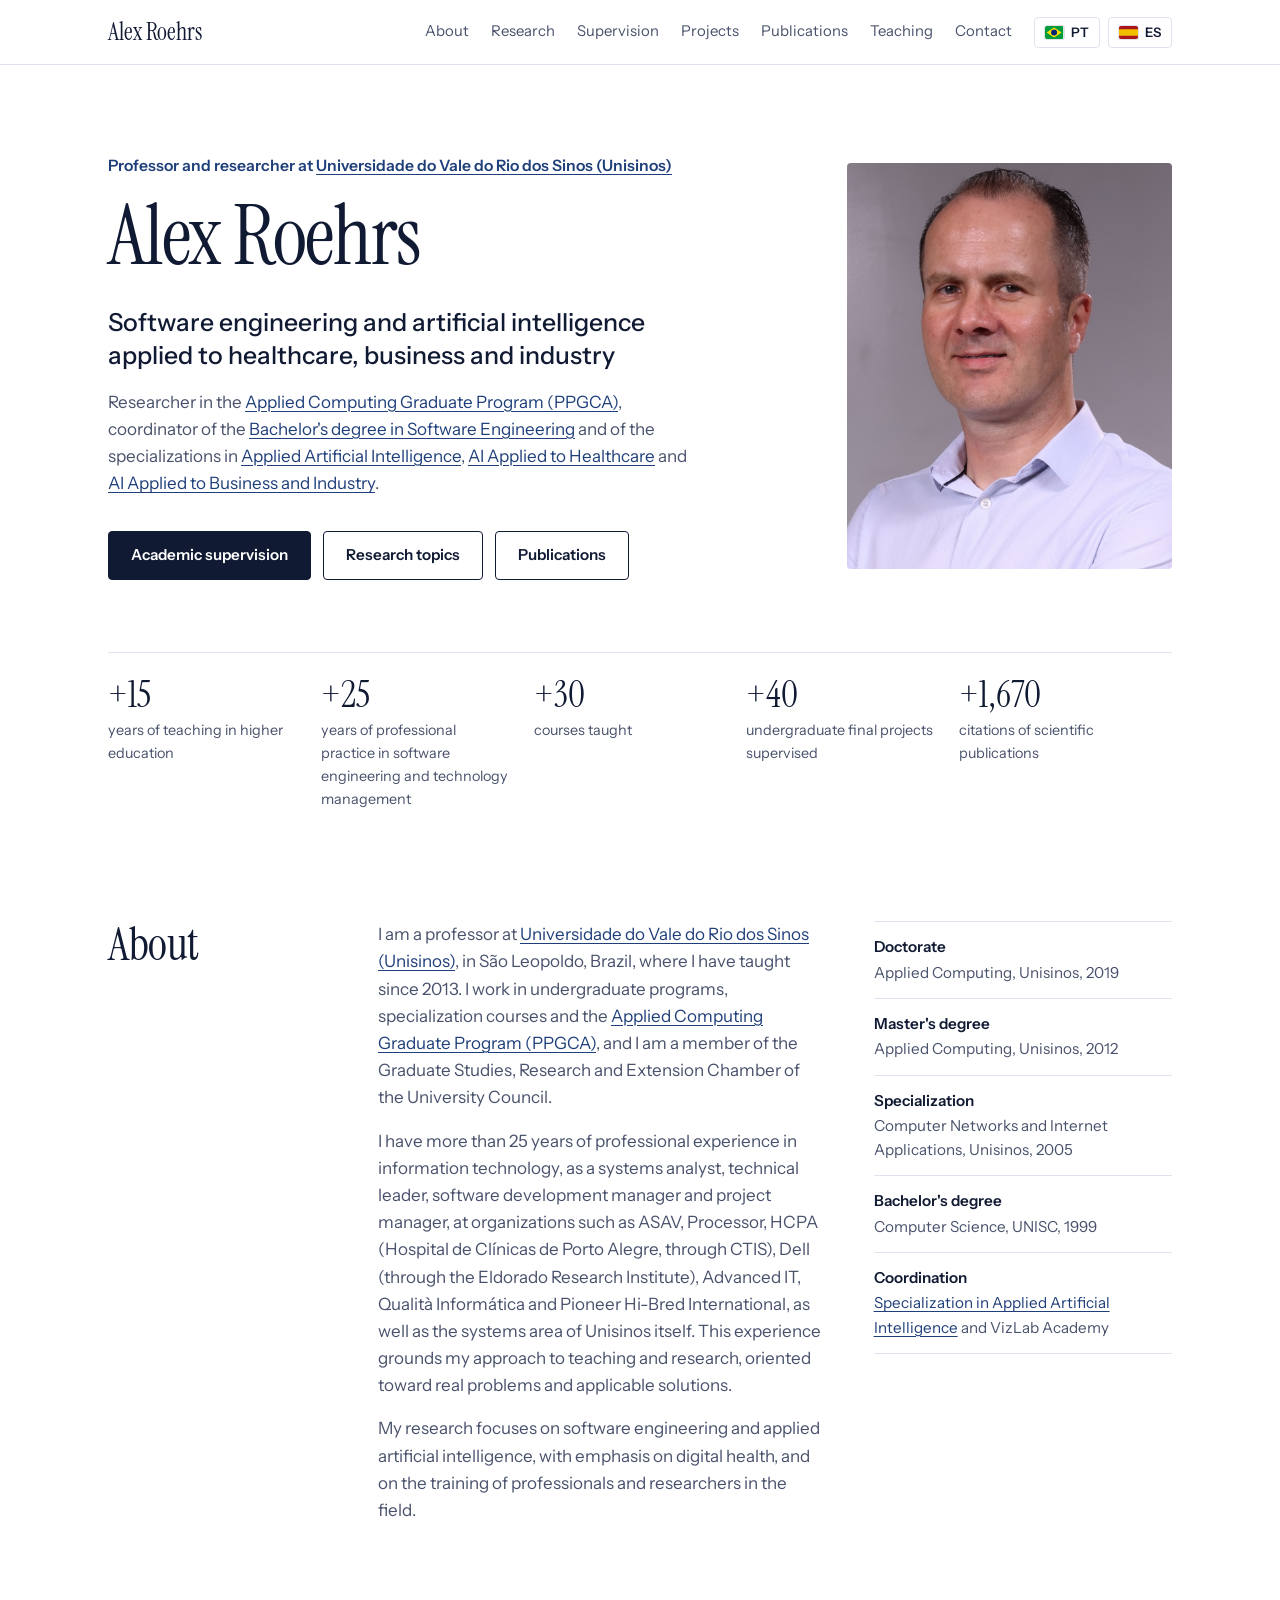
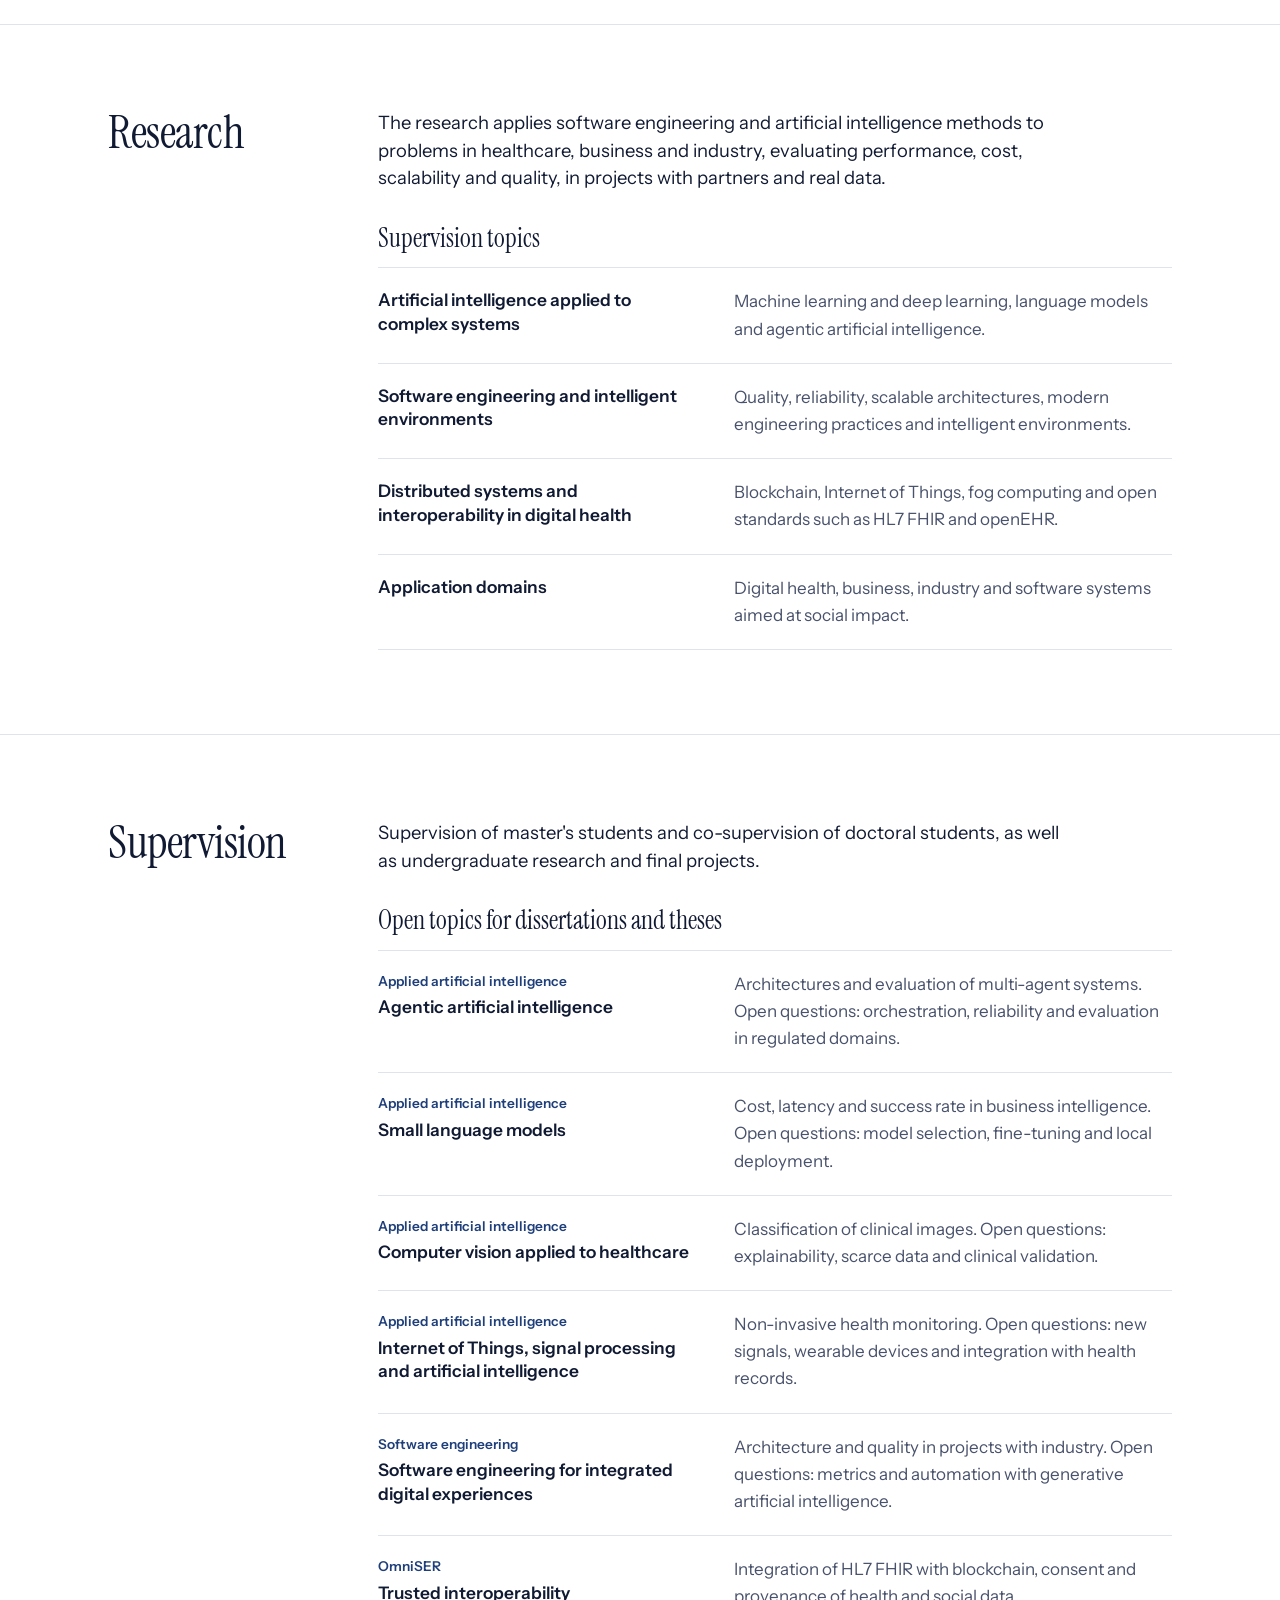
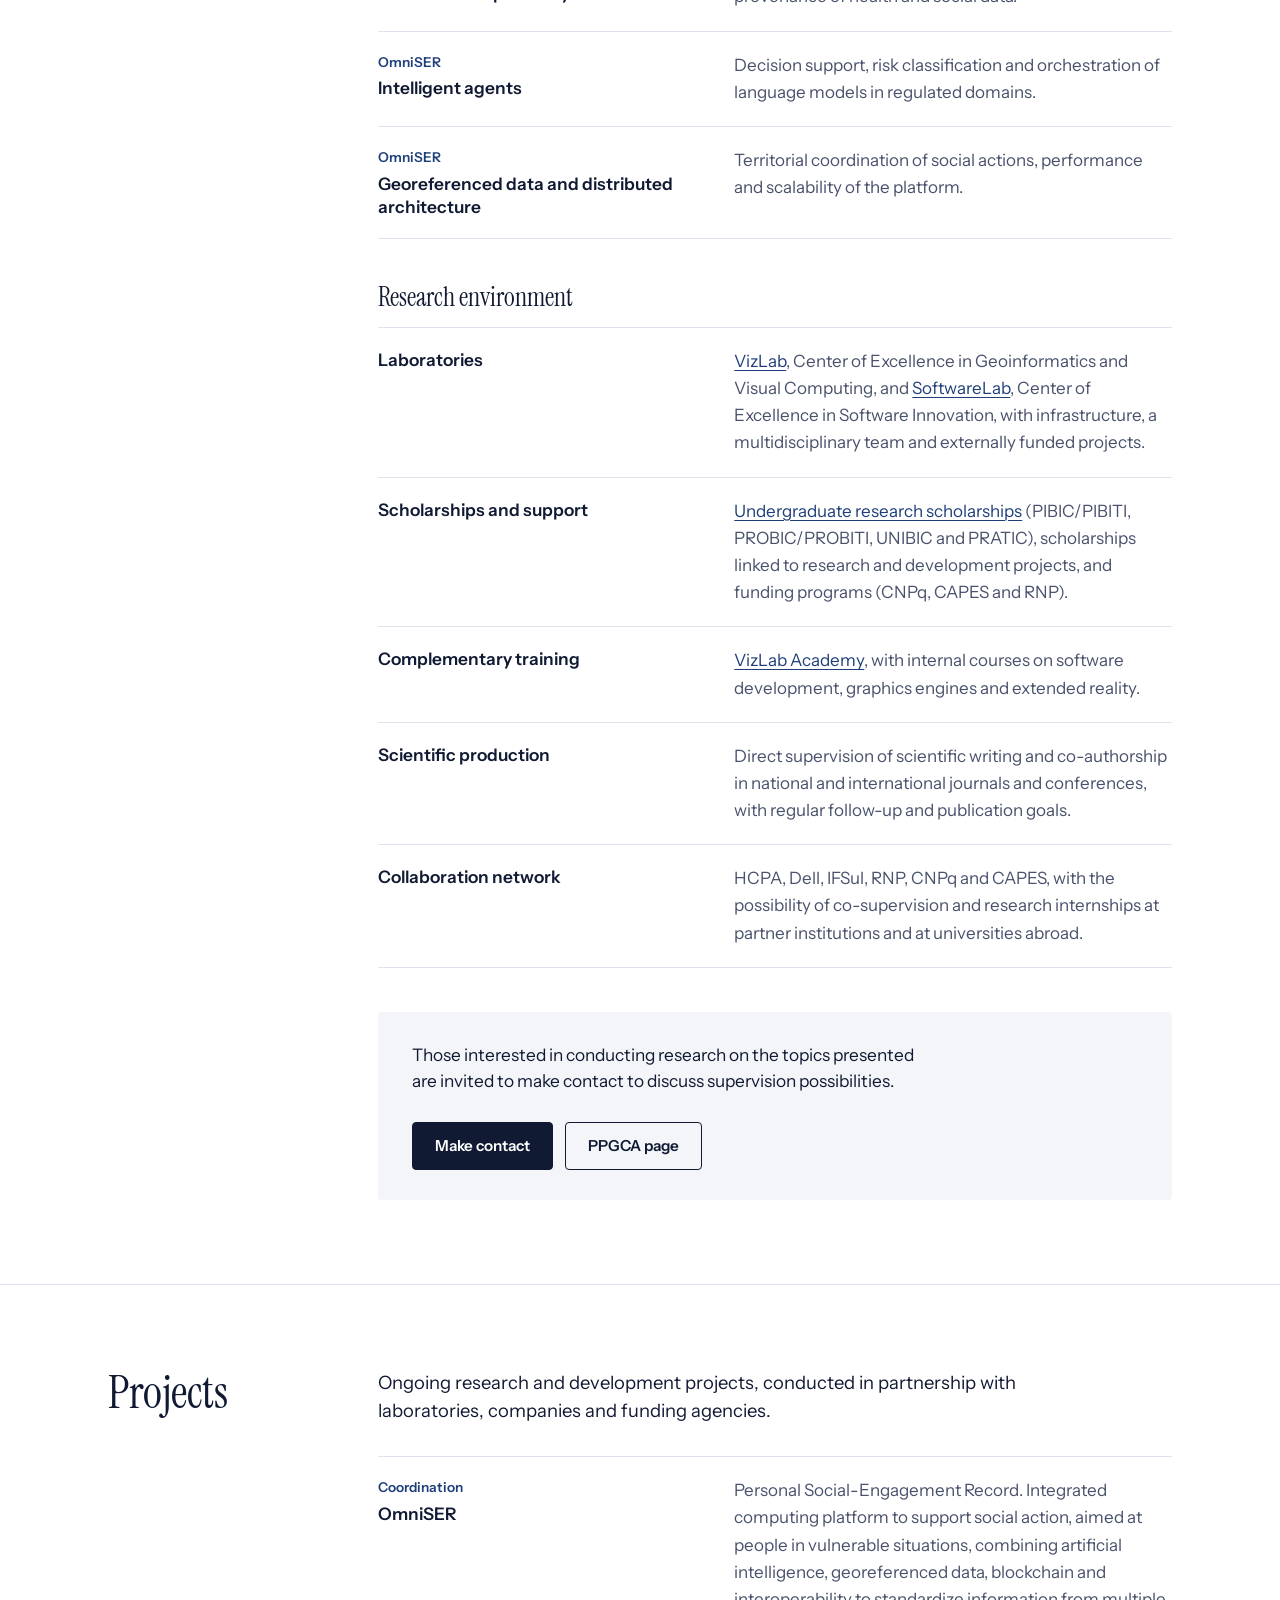
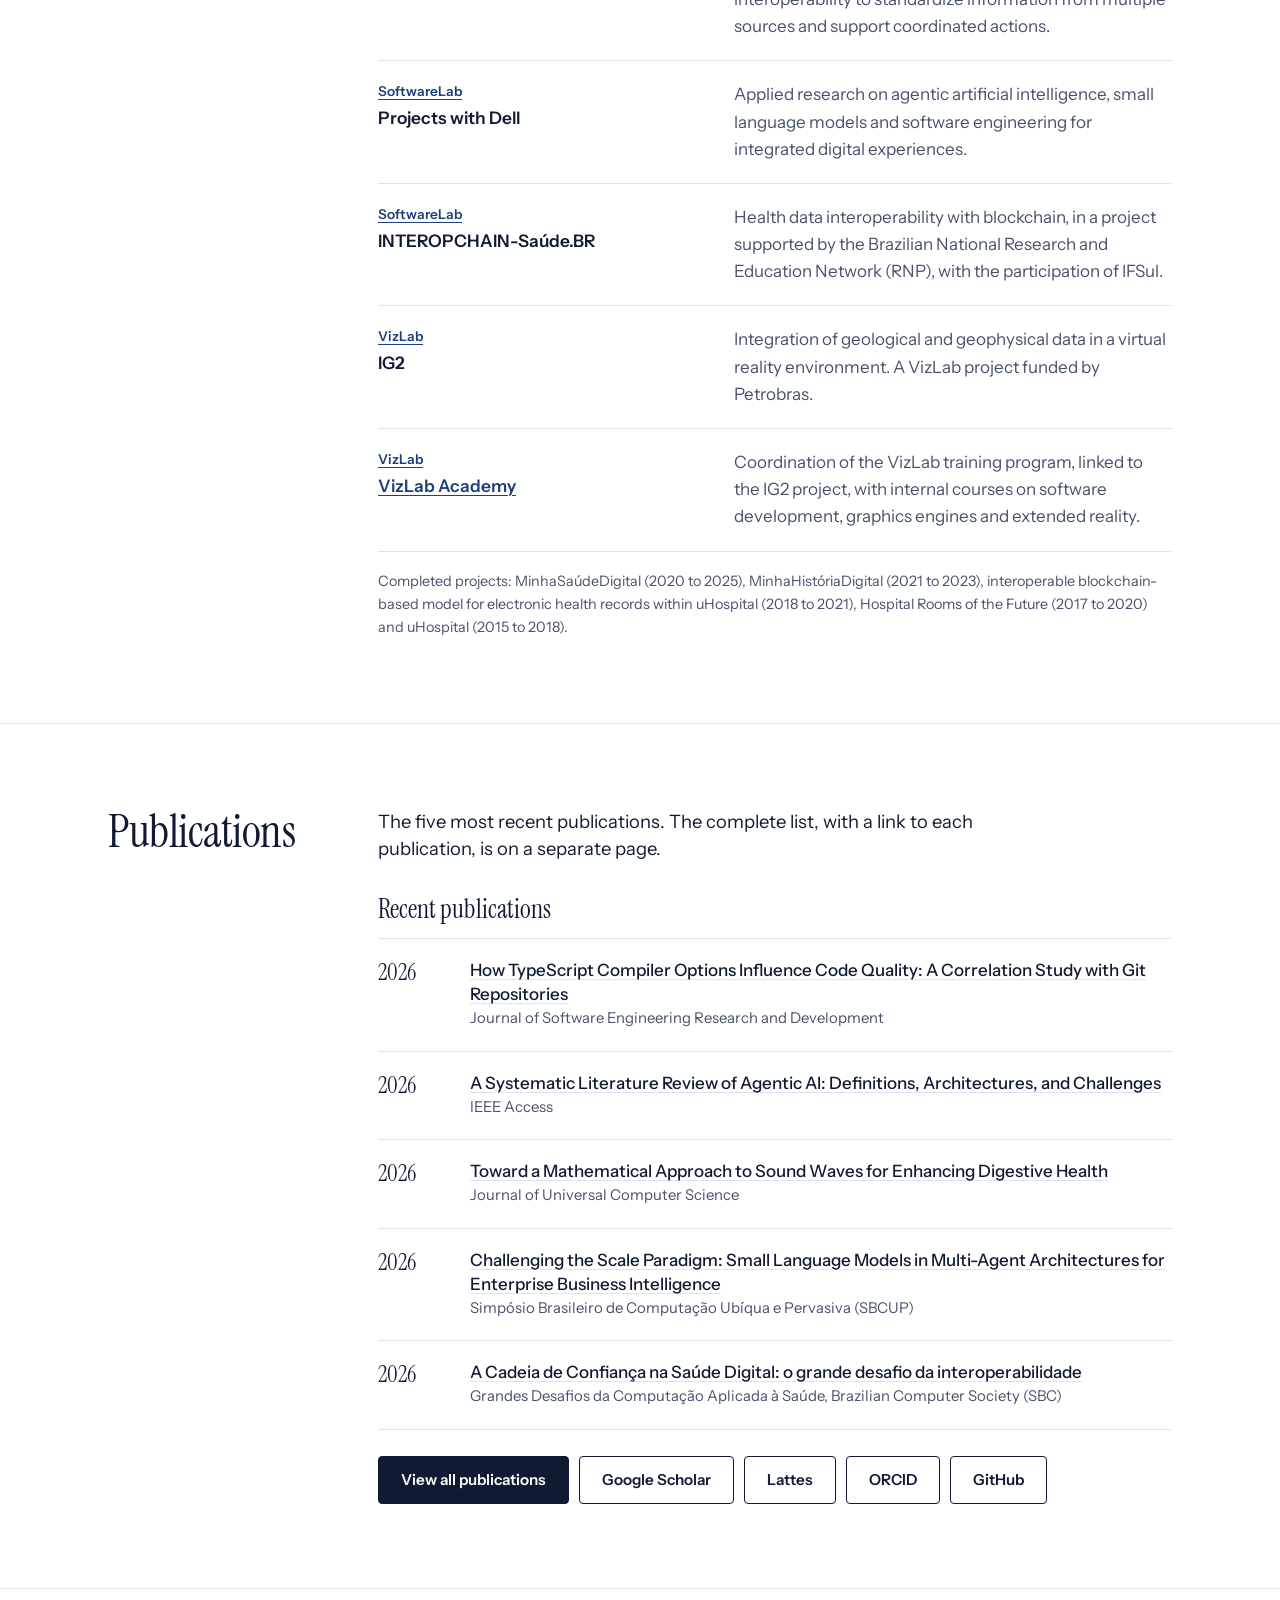
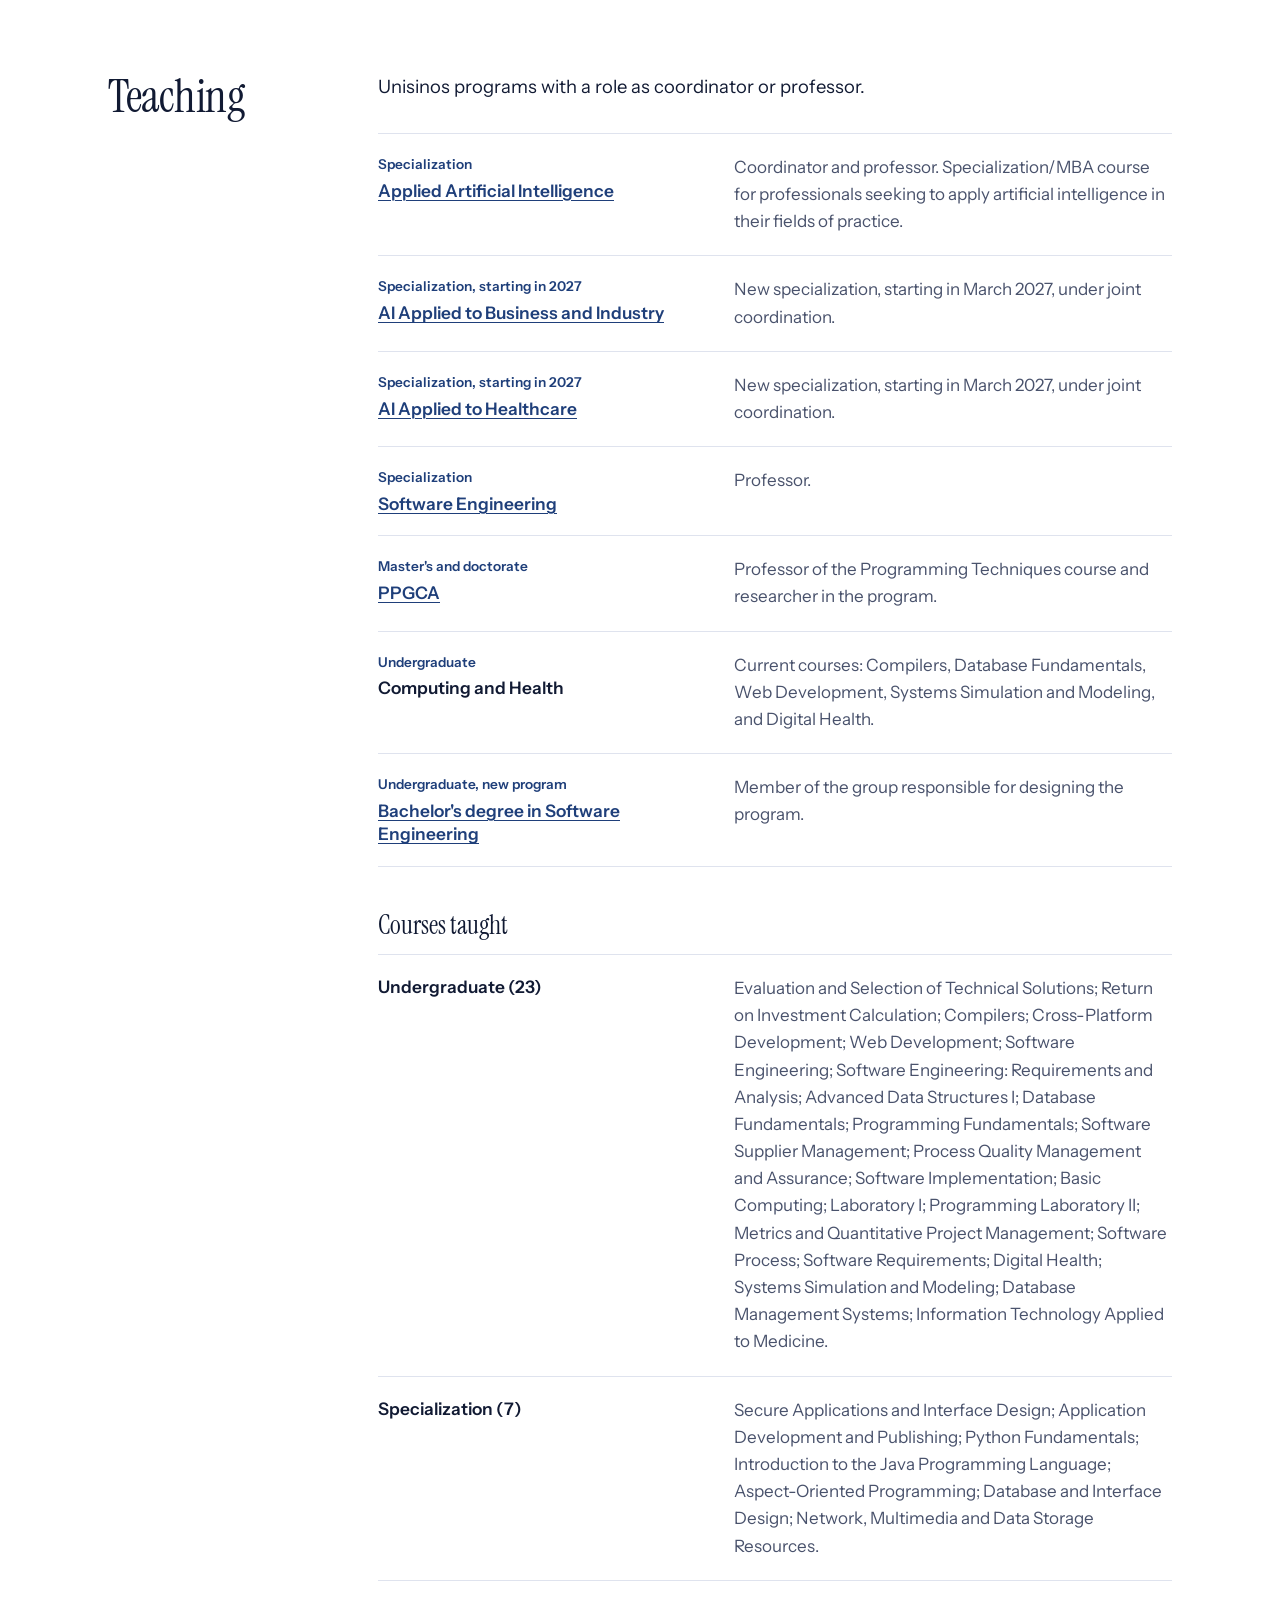
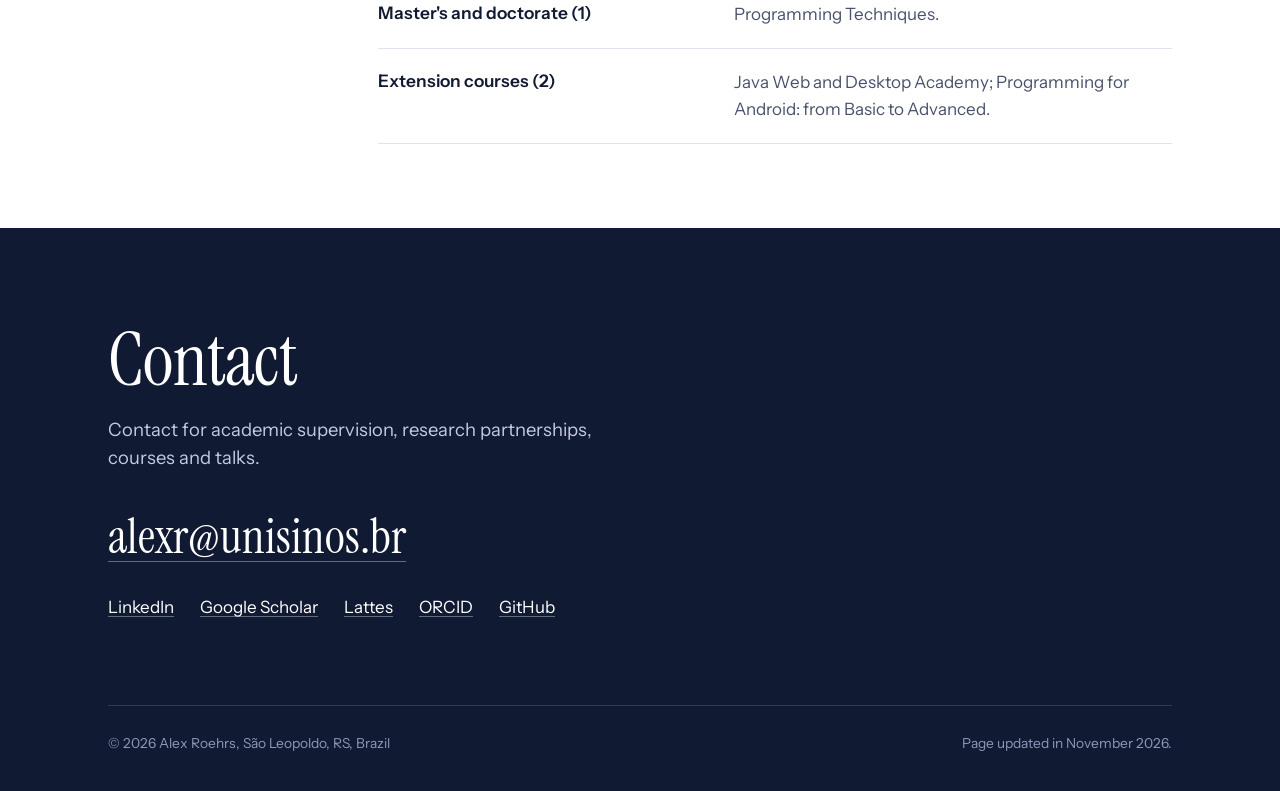
==== en/index.html @ a61c1267 "Disciplinas ministradas e link da iniciação científica (inglês)" ====
<!DOCTYPE html>
<html lang="en">
<head>
<meta charset="utf-8">
<meta name="viewport" content="width=device-width, initial-scale=1">
<title>Alex Roehrs | Professor and Researcher in Software Engineering and Artificial Intelligence</title>
<meta name="description" content="Academic page of Alex Roehrs, professor and researcher at Unisinos, Brazil. Research on artificial intelligence applied to healthcare, business and industry, academic supervision and teaching.">
<meta name="author" content="Alex Roehrs">
<link rel="canonical" href="https://alexroehrs.com.br/en/">
<link rel="alternate" hreflang="pt-BR" href="https://alexroehrs.com.br/">
<link rel="alternate" hreflang="en" href="https://alexroehrs.com.br/en/">
<link rel="alternate" hreflang="es" href="https://alexroehrs.com.br/es/">
<link rel="alternate" hreflang="x-default" href="https://alexroehrs.com.br/">
<meta property="og:type" content="profile">
<meta property="og:title" content="Alex Roehrs | Professor and Researcher in Software Engineering and Artificial Intelligence">
<meta property="og:description" content="Academic page of Alex Roehrs, professor and researcher at Unisinos, Brazil. Research on artificial intelligence applied to healthcare, business and industry, academic supervision and teaching.">
<meta property="og:url" content="https://alexroehrs.com.br/en/">
<meta property="og:image" content="https://alexroehrs.com.br/assets/alex-roehrs.jpg">
<meta name="theme-color" content="#111a33">
<link rel="icon" href="data:image/svg+xml,%3Csvg xmlns='http://www.w3.org/2000/svg' viewBox='0 0 64 64'%3E%3Crect width='64' height='64' rx='14' fill='%23111a33'/%3E%3Ctext x='32' y='44' font-family='Georgia,serif' font-size='30' fill='white' text-anchor='middle'%3EAR%3C/text%3E%3C/svg%3E">
<link rel="stylesheet" href="../assets/site.css">
<script type="application/ld+json">{"@context": "https://schema.org", "@type": "Person", "name": "Alex Roehrs", "url": "https://alexroehrs.com.br/", "image": "https://alexroehrs.com.br/assets/alex-roehrs.jpg", "email": "mailto:alexr@unisinos.br", "jobTitle": "Professor and researcher", "worksFor": {"@type": "CollegeOrUniversity", "name": "Universidade do Vale do Rio dos Sinos (Unisinos)", "url": "https://www.unisinos.br/"}, "address": {"@type": "PostalAddress", "addressLocality": "São Leopoldo", "addressRegion": "RS", "addressCountry": "BR"}, "knowsAbout": ["Artificial intelligence applied to complex systems", "Software engineering and intelligent environments", "Distributed systems and interoperability in digital health", "Application domains"], "sameAs": ["https://www.linkedin.com/in/alexroehrs/", "https://scholar.google.com.br/citations?user=oyqxVYIAAAAJ&hl=en", "https://busca-cv-lattes.cnpq.br/curriculo/7563231619126505", "https://orcid.org/0000-0003-0312-1310", "https://github.com/alexroehrs"]}</script>
</head>
<body>
<a class="skip" href="#conteudo">Skip to content</a>
<header class="top"><div class="wrap">
  <a class="brand" href="#topo">Alex Roehrs</a>
  <input type="checkbox" id="menu-toggle" aria-label="Menu">
  <label class="burger" for="menu-toggle" aria-hidden="true">&#9776;</label>
  <nav class="menu" aria-label="Menu"><a href="#sobre">About</a><a href="#pesquisa">Research</a><a href="#orientacao">Supervision</a><a href="#projetos">Projects</a><a href="#publicacoes">Publications</a><a href="#ensino">Teaching</a><a href="#contato">Contact</a><span class="langs"><a class="lang" href="/" hreflang="pt-BR" title="Versão em português"><svg class="flag" viewBox="0 0 28 20" aria-hidden="true"><rect width="28" height="20" fill="#009c3b"/><path d="M14 2.4 25.6 10 14 17.6 2.4 10z" fill="#ffdf00"/><circle cx="14" cy="10" r="4.6" fill="#002776"/></svg>PT</a><a class="lang" href="/es/" hreflang="es" title="Versión en español"><svg class="flag" viewBox="0 0 30 20" aria-hidden="true"><rect width="30" height="20" fill="#AA151B"/><rect y="5" width="30" height="10" fill="#F1BF00"/></svg>ES</a></span></nav>
</div></header>

<main id="conteudo">
<section class="hero" id="topo"><div class="wrap">
  <div class="hero-grid">
    <div>
      <p class="role">Professor and researcher at <a href="https://www.unisinos.br" rel="noopener">Universidade do Vale do Rio dos Sinos (Unisinos)</a></p>
      <h1>Alex Roehrs</h1>
      <p class="tagline">Software engineering and artificial intelligence applied to healthcare, business and industry</p>
      <p class="lead">Researcher in the <a href="https://www.unisinos.br/pos/mestrado-e-doutorado/computacao-aplicada" rel="noopener">Applied Computing Graduate Program (PPGCA)</a>, coordinator of the <a href="https://www.unisinos.br/graduacao/cursos/engenharia-de-software/sao-leopoldo" rel="noopener">Bachelor&#x27;s degree in Software Engineering</a> and of the specializations in <a href="https://www.unisinos.br/pos/mba-e-especializacao/inteligencia-artificial-aplicada" rel="noopener">Applied Artificial Intelligence</a>, <a href="https://www.unisinos.br/pos/mba-e-especializacao/inteligencia-artificial-aplicada-a-saude" rel="noopener">AI Applied to Healthcare</a> and <a href="https://www.unisinos.br/pos/mba-e-especializacao/inteligencia-artificial-aplicada-a-negocios-e-industria" rel="noopener">AI Applied to Business and Industry</a>.</p>
      <div class="actions"><a class="btn primary" href="#orientacao">Academic supervision</a><a class="btn" href="#pesquisa">Research topics</a><a class="btn" href="#publicacoes">Publications</a></div>
    </div>
    <div class="portrait"><img src="../assets/alex-roehrs.jpg" alt="Photo of Alex Roehrs" width="1126" height="1198" onerror="this.outerHTML='&lt;span class=&quot;initials&quot;&gt;AR&lt;/span&gt;'"></div>
  </div>
  <dl class="facts"><div><dt>+15</dt><dd>years of teaching in higher education</dd></div><div><dt>+25</dt><dd>years of professional practice in software engineering and technology management</dd></div><div><dt>+30</dt><dd>courses taught</dd></div><div><dt>+40</dt><dd>undergraduate final projects supervised</dd></div><div><dt>+1,670</dt><dd>citations of scientific publications</dd></div></dl>
</div></section>

<section class="sec" id="sobre"><div class="wrap sec-grid">
  <h2>About</h2>
  <div><div class="about"><div class="prose"><p>I am a professor at <a href="https://www.unisinos.br" rel="noopener">Universidade do Vale do Rio dos Sinos (Unisinos)</a>, in São Leopoldo, Brazil, where I have taught since 2013. I work in undergraduate programs, specialization courses and the <a href="https://www.unisinos.br/pos/mestrado-e-doutorado/computacao-aplicada" rel="noopener">Applied Computing Graduate Program (PPGCA)</a>, and I am a member of the Graduate Studies, Research and Extension Chamber of the University Council.</p><p>I have more than 25 years of professional experience in information technology, as a systems analyst, technical leader, software development manager and project manager, at organizations such as ASAV, Processor, HCPA (Hospital de Clínicas de Porto Alegre, through CTIS), Dell (through the Eldorado Research Institute), Advanced IT, Qualità Informática and Pioneer Hi-Bred International, as well as the systems area of Unisinos itself. This experience grounds my approach to teaching and research, oriented toward real problems and applicable solutions.</p><p>My research focuses on software engineering and applied artificial intelligence, with emphasis on digital health, and on the training of professionals and researchers in the field.</p></div><ul class="quick"><li><b>Doctorate</b>Applied Computing, Unisinos, 2019</li><li><b>Master's degree</b>Applied Computing, Unisinos, 2012</li><li><b>Specialization</b>Computer Networks and Internet Applications, Unisinos, 2005</li><li><b>Bachelor's degree</b>Computer Science, UNISC, 1999</li><li><b>Coordination</b><a href="https://www.unisinos.br/pos/mba-e-especializacao/inteligencia-artificial-aplicada" rel="noopener">Specialization in Applied Artificial Intelligence</a> and VizLab Academy</li></ul></div></div>
</div></section>

<section class="sec" id="pesquisa"><div class="wrap sec-grid">
  <h2>Research</h2>
  <div><p class="intro">The research applies software engineering and artificial intelligence methods to problems in healthcare, business and industry, evaluating performance, cost, scalability and quality, in projects with partners and real data.</p><h3 class="sub">Supervision topics</h3><ul class="rows"><li class="row"><h3>Artificial intelligence applied to complex systems</h3><p>Machine learning and deep learning, language models and agentic artificial intelligence.</p></li><li class="row"><h3>Software engineering and intelligent environments</h3><p>Quality, reliability, scalable architectures, modern engineering practices and intelligent environments.</p></li><li class="row"><h3>Distributed systems and interoperability in digital health</h3><p>Blockchain, Internet of Things, fog computing and open standards such as HL7 FHIR and openEHR.</p></li><li class="row"><h3>Application domains</h3><p>Digital health, business, industry and software systems aimed at social impact.</p></li></ul></div>
</div></section>

<section class="sec" id="orientacao"><div class="wrap sec-grid">
  <h2>Supervision</h2>
  <div><p class="intro">Supervision of master&#x27;s students and co-supervision of doctoral students, as well as undergraduate research and final projects.</p><h3 class="sub">Open topics for dissertations and theses</h3><ul class="rows"><li class="row"><div><span class="meta">Applied artificial intelligence</span><h3>Agentic artificial intelligence</h3></div><p>Architectures and evaluation of multi-agent systems. Open questions: orchestration, reliability and evaluation in regulated domains.</p></li><li class="row"><div><span class="meta">Applied artificial intelligence</span><h3>Small language models</h3></div><p>Cost, latency and success rate in business intelligence. Open questions: model selection, fine-tuning and local deployment.</p></li><li class="row"><div><span class="meta">Applied artificial intelligence</span><h3>Computer vision applied to healthcare</h3></div><p>Classification of clinical images. Open questions: explainability, scarce data and clinical validation.</p></li><li class="row"><div><span class="meta">Applied artificial intelligence</span><h3>Internet of Things, signal processing and artificial intelligence</h3></div><p>Non-invasive health monitoring. Open questions: new signals, wearable devices and integration with health records.</p></li><li class="row"><div><span class="meta">Software engineering</span><h3>Software engineering for integrated digital experiences</h3></div><p>Architecture and quality in projects with industry. Open questions: metrics and automation with generative artificial intelligence.</p></li><li class="row"><div><span class="meta">OmniSER</span><h3>Trusted interoperability</h3></div><p>Integration of HL7 FHIR with blockchain, consent and provenance of health and social data.</p></li><li class="row"><div><span class="meta">OmniSER</span><h3>Intelligent agents</h3></div><p>Decision support, risk classification and orchestration of language models in regulated domains.</p></li><li class="row"><div><span class="meta">OmniSER</span><h3>Georeferenced data and distributed architecture</h3></div><p>Territorial coordination of social actions, performance and scalability of the platform.</p></li></ul><h3 class="sub">Research environment</h3><ul class="rows"><li class="row"><h3>Laboratories</h3><p><a href="https://vizlab.unisinos.br/" rel="noopener">VizLab</a>, Center of Excellence in Geoinformatics and Visual Computing, and <a href="https://unisinos.br/softwarelab/pt/" rel="noopener">SoftwareLab</a>, Center of Excellence in Software Innovation, with infrastructure, a multidisciplinary team and externally funded projects.</p></li><li class="row"><h3>Scholarships and support</h3><p><a href="https://www.unisinos.br/institucional/pesquisa-e-formacao/iniciacao-cientifica" rel="noopener">Undergraduate research scholarships</a> (PIBIC/PIBITI, PROBIC/PROBITI, UNIBIC and PRATIC), scholarships linked to research and development projects, and funding programs (CNPq, CAPES and RNP).</p></li><li class="row"><h3>Complementary training</h3><p><a href="https://vizlab.unisinos.br/academy.html" rel="noopener">VizLab Academy</a>, with internal courses on software development, graphics engines and extended reality.</p></li><li class="row"><h3>Scientific production</h3><p>Direct supervision of scientific writing and co-authorship in national and international journals and conferences, with regular follow-up and publication goals.</p></li><li class="row"><h3>Collaboration network</h3><p>HCPA, Dell, IFSul, RNP, CNPq and CAPES, with the possibility of co-supervision and research internships at partner institutions and at universities abroad.</p></li></ul><div class="band"><p>Those interested in conducting research on the topics presented are invited to make contact to discuss supervision possibilities.</p><div class="actions"><a class="btn" href="#contato">Make contact</a><a class="btn ghost" href="https://www.unisinos.br/pos/mestrado-e-doutorado/computacao-aplicada" rel="noopener">PPGCA page</a></div></div></div>
</div></section>

<section class="sec" id="projetos"><div class="wrap sec-grid">
  <h2>Projects</h2>
  <div><p class="intro">Ongoing research and development projects, conducted in partnership with laboratories, companies and funding agencies.</p><ul class="rows"><li class="row"><div><span class="meta">Coordination</span><h3>OmniSER</h3></div><p>Personal Social-Engagement Record. Integrated computing platform to support social action, aimed at people in vulnerable situations, combining artificial intelligence, georeferenced data, blockchain and interoperability to standardize information from multiple sources and support coordinated actions.</p></li><li class="row"><div><span class="meta"><a href="https://unisinos.br/softwarelab/pt/" rel="noopener">SoftwareLab</a></span><h3>Projects with Dell</h3></div><p>Applied research on agentic artificial intelligence, small language models and software engineering for integrated digital experiences.</p></li><li class="row"><div><span class="meta"><a href="https://unisinos.br/softwarelab/pt/" rel="noopener">SoftwareLab</a></span><h3>INTEROPCHAIN-Saúde.BR</h3></div><p>Health data interoperability with blockchain, in a project supported by the Brazilian National Research and Education Network (RNP), with the participation of IFSul.</p></li><li class="row"><div><span class="meta"><a href="https://vizlab.unisinos.br/" rel="noopener">VizLab</a></span><h3>IG2</h3></div><p>Integration of geological and geophysical data in a virtual reality environment. A VizLab project funded by Petrobras.</p></li><li class="row"><div><span class="meta"><a href="https://vizlab.unisinos.br/" rel="noopener">VizLab</a></span><h3><a href="https://vizlab.unisinos.br/academy.html" rel="noopener">VizLab Academy</a></h3></div><p>Coordination of the VizLab training program, linked to the IG2 project, with internal courses on software development, graphics engines and extended reality.</p></li></ul><p class="note">Completed projects: MinhaSaúdeDigital (2020 to 2025), MinhaHistóriaDigital (2021 to 2023), interoperable blockchain-based model for electronic health records within uHospital (2018 to 2021), Hospital Rooms of the Future (2017 to 2020) and uHospital (2015 to 2018).</p></div>
</div></section>

<section class="sec" id="publicacoes"><div class="wrap sec-grid">
  <h2>Publications</h2>
  <div><p class="intro">The five most recent publications. The complete list, with a link to each publication, is on a separate page.</p><h3 class="sub">Recent publications</h3><ul class="rows pubs"><li class="row"><span class="yr">2026</span><div><div class="t" lang="en"><a href="https://doi.org/10.5753/jserd.2026.5985" rel="noopener">How TypeScript Compiler Options Influence Code Quality: A Correlation Study with Git Repositories</a></div><div class="v">Journal of Software Engineering Research and Development</div></div></li><li class="row"><span class="yr">2026</span><div><div class="t" lang="en"><a href="https://doi.org/10.1109/access.2026.3668138" rel="noopener">A Systematic Literature Review of Agentic AI: Definitions, Architectures, and Challenges</a></div><div class="v">IEEE Access</div></div></li><li class="row"><span class="yr">2026</span><div><div class="t" lang="en"><a href="https://doi.org/10.3897/jucs.160360" rel="noopener">Toward a Mathematical Approach to Sound Waves for Enhancing Digestive Health</a></div><div class="v">Journal of Universal Computer Science</div></div></li><li class="row"><span class="yr">2026</span><div><div class="t" lang="en"><a href="https://doi.org/10.5753/sbcup.2026.20678" rel="noopener">Challenging the Scale Paradigm: Small Language Models in Multi-Agent Architectures for Enterprise Business Intelligence</a></div><div class="v">Simpósio Brasileiro de Computação Ubíqua e Pervasiva (SBCUP)</div></div></li><li class="row"><span class="yr">2026</span><div><div class="t" lang="pt-BR"><a href="https://doi.org/10.5753/sbc.19871.1.5" rel="noopener">A Cadeia de Confiança na Saúde Digital: o grande desafio da interoperabilidade</a></div><div class="v">Grandes Desafios da Computação Aplicada à Saúde, Brazilian Computer Society (SBC)</div></div></li></ul><div class="links"><a class="btn primary" href="publications/">View all publications</a><a class="btn" href="https://scholar.google.com.br/citations?user=oyqxVYIAAAAJ&amp;hl=en" rel="me noopener">Google Scholar</a><a class="btn" href="https://busca-cv-lattes.cnpq.br/curriculo/7563231619126505" rel="me noopener">Lattes</a><a class="btn" href="https://orcid.org/0000-0003-0312-1310" rel="me noopener">ORCID</a><a class="btn" href="https://github.com/alexroehrs" rel="me noopener">GitHub</a></div></div>
</div></section>

<section class="sec" id="ensino"><div class="wrap sec-grid">
  <h2>Teaching</h2>
  <div><p class="intro">Unisinos programs with a role as coordinator or professor.</p><ul class="rows"><li class="row"><div><span class="meta">Specialization</span><h3><a href="https://www.unisinos.br/pos/mba-e-especializacao/inteligencia-artificial-aplicada" rel="noopener">Applied Artificial Intelligence</a></h3></div><p>Coordinator and professor. Specialization/MBA course for professionals seeking to apply artificial intelligence in their fields of practice.</p></li><li class="row"><div><span class="meta">Specialization, starting in 2027</span><h3><a href="https://www.unisinos.br/pos/mba-e-especializacao/inteligencia-artificial-aplicada-a-negocios-e-industria" rel="noopener">AI Applied to Business and Industry</a></h3></div><p>New specialization, starting in March 2027, under joint coordination.</p></li><li class="row"><div><span class="meta">Specialization, starting in 2027</span><h3><a href="https://www.unisinos.br/pos/mba-e-especializacao/inteligencia-artificial-aplicada-a-saude" rel="noopener">AI Applied to Healthcare</a></h3></div><p>New specialization, starting in March 2027, under joint coordination.</p></li><li class="row"><div><span class="meta">Specialization</span><h3><a href="https://www.unisinos.br/pos/mba-e-especializacao/engenharia-de-software" rel="noopener">Software Engineering</a></h3></div><p>Professor.</p></li><li class="row"><div><span class="meta">Master&#x27;s and doctorate</span><h3><a href="https://www.unisinos.br/pos/mestrado-e-doutorado/computacao-aplicada" rel="noopener">PPGCA</a></h3></div><p>Professor of the Programming Techniques course and researcher in the program.</p></li><li class="row"><div><span class="meta">Undergraduate</span><h3>Computing and Health</h3></div><p>Current courses: Compilers, Database Fundamentals, Web Development, Systems Simulation and Modeling, and Digital Health.</p></li><li class="row"><div><span class="meta">Undergraduate, new program</span><h3><a href="https://www.unisinos.br/graduacao/cursos/engenharia-de-software/sao-leopoldo" rel="noopener">Bachelor&#x27;s degree in Software Engineering</a></h3></div><p>Member of the group responsible for designing the program.</p></li></ul><h3 class="sub">Courses taught</h3><ul class="rows"><li class="row"><h3>Undergraduate (23)</h3><p>Evaluation and Selection of Technical Solutions; Return on Investment Calculation; Compilers; Cross-Platform Development; Web Development; Software Engineering; Software Engineering: Requirements and Analysis; Advanced Data Structures I; Database Fundamentals; Programming Fundamentals; Software Supplier Management; Process Quality Management and Assurance; Software Implementation; Basic Computing; Laboratory I; Programming Laboratory II; Metrics and Quantitative Project Management; Software Process; Software Requirements; Digital Health; Systems Simulation and Modeling; Database Management Systems; Information Technology Applied to Medicine.</p></li><li class="row"><h3>Specialization (7)</h3><p>Secure Applications and Interface Design; Application Development and Publishing; Python Fundamentals; Introduction to the Java Programming Language; Aspect-Oriented Programming; Database and Interface Design; Network, Multimedia and Data Storage Resources.</p></li><li class="row"><h3>Master&#x27;s and doctorate (1)</h3><p>Programming Techniques.</p></li><li class="row"><h3>Extension courses (2)</h3><p>Java Web and Desktop Academy; Programming for Android: from Basic to Advanced.</p></li></ul></div>
</div></section>

<section class="contact" id="contato"><div class="wrap">
  <h2>Contact</h2>
  <p class="intro">Contact for academic supervision, research partnerships, courses and talks.</p>
  <a class="mail" href="mailto:alexr@unisinos.br">alexr@unisinos.br</a>
  <ul class="profiles"><li><a href="https://www.linkedin.com/in/alexroehrs/" rel="me noopener">LinkedIn</a></li><li><a href="https://scholar.google.com.br/citations?user=oyqxVYIAAAAJ&amp;hl=en" rel="me noopener">Google Scholar</a></li><li><a href="https://busca-cv-lattes.cnpq.br/curriculo/7563231619126505" rel="me noopener">Lattes</a></li><li><a href="https://orcid.org/0000-0003-0312-1310" rel="me noopener">ORCID</a></li><li><a href="https://github.com/alexroehrs" rel="me noopener">GitHub</a></li></ul>
  <div class="foot"><span>&copy; 2026 Alex Roehrs, São Leopoldo, RS, Brazil</span><span>Page updated in November 2026.</span></div>
</div></section>
</main>
</body>
</html>
---- assets/site.css ----
@font-face{font-family:"Instrument Serif";src:url("fonts/instrument-serif-latin-400-normal.woff2") format("woff2");font-weight:400;font-style:normal;font-display:swap}
@font-face{font-family:"Instrument Sans";src:url("fonts/instrument-sans-latin-wght-normal.woff2") format("woff2");font-weight:400 700;font-style:normal;font-display:swap}

:root{
  --paper:#ffffff; --ink:#111a33; --text:#49526c; --line:#dfe3ee;
  --tint:#f3f5f9; --accent:#1f3f7a; --accent-deep:#152c57;
  --on-ink:#ffffff; --deep:#111a33; --bar:rgba(255,255,255,.92); --flag-ring:rgba(17,26,51,.12);
  color-scheme:light dark;
  --serif:"Instrument Serif",Georgia,"Times New Roman",serif;
  --sans:"Instrument Sans",-apple-system,BlinkMacSystemFont,"Segoe UI",Roboto,Arial,sans-serif;
  --max:1120px; --label:230px;
}
@media (prefers-color-scheme:dark){
  :root{
    --paper:#0d1424; --ink:#eef1f8; --text:#aab2c8; --line:#263049;
    --tint:#151e35; --accent:#9cb9f2; --accent-deep:#c4d5f8;
    --on-ink:#0d1424; --deep:#080d19; --bar:rgba(13,20,36,.9); --flag-ring:rgba(255,255,255,.22);
  }
  .portrait img{filter:brightness(.94)}
  .contact{border-top:1px solid var(--line)}
}
*{box-sizing:border-box}
html{scroll-behavior:smooth;scroll-padding-top:84px}
body{margin:0;background:var(--paper);color:var(--text);font-family:var(--sans);font-size:17px;line-height:1.6;-webkit-font-smoothing:antialiased;text-rendering:optimizeLegibility}
a{color:var(--accent);text-decoration:underline;text-decoration-thickness:1px;text-underline-offset:3px}
a:hover{color:var(--accent-deep)}
:focus-visible{outline:2px solid var(--accent);outline-offset:3px;border-radius:2px}
.wrap{max-width:var(--max);margin:0 auto;padding:0 28px}
.skip{position:absolute;left:-999px;top:0;background:var(--ink);color:var(--on-ink);padding:8px 14px;z-index:99}
.skip:focus{left:8px;top:8px}

/* Cabeçalho */
.top{position:sticky;top:0;z-index:20;background:var(--bar);backdrop-filter:saturate(1.4) blur(10px);border-bottom:1px solid var(--line)}
.top .wrap{display:flex;align-items:center;justify-content:space-between;gap:16px;min-height:64px}
.brand{white-space:nowrap;font-family:var(--serif);font-size:1.5rem;color:var(--ink);text-decoration:none;line-height:1}
.menu{display:flex;gap:22px;flex-wrap:wrap;align-items:center}
.langs{display:inline-flex;gap:8px}
.menu a{color:var(--text);text-decoration:none;font-size:.93rem}
.menu a:hover{color:var(--ink)}
.menu .lang{display:inline-flex;align-items:center;gap:7px;border:1px solid var(--line);border-radius:4px;padding:4px 10px;color:var(--ink);font-weight:600;font-size:.82rem}
.flag{height:13px;width:auto;display:block;border-radius:2px;box-shadow:0 0 0 1px var(--flag-ring)}
#menu-toggle{display:none}
.burger{display:none;cursor:pointer;font-size:1.5rem;line-height:1;padding:6px 4px;color:var(--ink)}

/* Abertura */
.hero{padding:88px 0 0}
.hero-grid{display:grid;grid-template-columns:minmax(0,1.35fr) minmax(0,.65fr);gap:64px;align-items:center}
.role{margin:0 0 18px;color:var(--accent);font-weight:600;font-size:.98rem}
@media (min-width:560px){.role a{white-space:nowrap}}
h1{font-family:var(--serif);font-weight:400;color:var(--ink);font-size:clamp(3rem,7vw,5.2rem);line-height:.98;letter-spacing:-.015em;margin:0 0 28px}
.tagline{font-size:clamp(1.25rem,2.1vw,1.55rem);line-height:1.35;color:var(--ink);margin:0 0 16px;max-width:40ch;text-wrap:balance;font-weight:500}
.lead{margin:0 0 34px;max-width:54ch}
.actions{display:flex;flex-wrap:wrap;gap:12px}
.btn{display:inline-block;padding:11px 22px;border-radius:4px;text-decoration:none;font-weight:600;font-size:.95rem;border:1.5px solid var(--ink);color:var(--ink);background:transparent;transition:background .15s,color .15s}
.btn:hover{background:var(--ink);color:var(--on-ink)}
.btn.primary{background:var(--ink);color:var(--on-ink)}
.btn.primary:hover{background:var(--accent);border-color:var(--accent);color:var(--on-ink)}
.portrait{aspect-ratio:4/5;border-radius:4px;overflow:hidden;background:var(--tint);display:flex;align-items:center;justify-content:center}
.portrait img{width:100%;height:100%;object-fit:cover;object-position:50% 20%;display:block}
.portrait .initials{font-family:var(--serif);font-size:6rem;color:var(--accent)}
.facts{display:grid;grid-template-columns:repeat(5,1fr);margin:72px 0 0;padding:0;border-top:1px solid var(--line)}
.facts div{padding:22px 24px 26px 0}
.facts dt{font-family:var(--serif);font-size:2.3rem;line-height:1.1;color:var(--ink)}
.facts dd{margin:4px 0 0;font-size:.9rem;max-width:20ch}

/* Seções: rótulo à esquerda, conteúdo à direita */
.sec{padding:84px 0;border-top:1px solid var(--line)}
.hero + .sec{border-top:0}
.sec-grid{display:grid;grid-template-columns:var(--label) minmax(0,1fr);gap:40px}
h2{font-family:var(--serif);font-weight:400;color:var(--ink);font-size:clamp(2.1rem,3.6vw,2.9rem);line-height:1;letter-spacing:-.01em;margin:0;position:sticky;top:96px;align-self:start}
h3{font-size:1.08rem;line-height:1.35;color:var(--ink);margin:0;font-weight:600}
.intro{font-size:1.15rem;line-height:1.5;color:var(--ink);margin:0 0 32px;max-width:58ch}
.prose p{margin:0 0 16px;max-width:62ch}
.about{display:grid;grid-template-columns:minmax(0,1.5fr) minmax(0,1fr);gap:48px}
.quick{list-style:none;margin:0;padding:0;font-size:.95rem}
.quick li{padding:13px 0;border-top:1px solid var(--line)}
.quick li:last-child{border-bottom:1px solid var(--line)}
.quick b{display:block;color:var(--ink);font-weight:600;margin-bottom:1px}
.rows{margin:0;padding:0;list-style:none}
.row{display:grid;grid-template-columns:minmax(0,1fr) minmax(0,1.35fr);gap:32px;padding:20px 0;border-top:1px solid var(--line)}
.rows .row:last-child{border-bottom:1px solid var(--line)}
.row p{margin:0}
.meta{display:block;font-size:.85rem;color:var(--accent);font-weight:600;margin-bottom:3px}
.pubs .row{grid-template-columns:72px minmax(0,1fr);gap:20px}
.pubs .yr{font-family:var(--serif);font-size:1.45rem;line-height:1.2;color:var(--ink)}
.pubs .t{color:var(--ink);font-weight:500;line-height:1.4}
.pubs .v{font-size:.93rem}
.pubs .t a{color:inherit;text-decoration-color:var(--line)}
.pubs .t a:hover{color:var(--accent);text-decoration-color:currentColor}
.doi{font-size:.85rem;margin-top:2px;overflow-wrap:anywhere}
.sub.first{margin-top:0}
.page-head{padding:72px 0 64px}
.page-head .role a{color:inherit;text-decoration:none}
.page-head .role a:hover{text-decoration:underline}
.page-head h1{font-size:clamp(2.8rem,6vw,4.6rem);margin-bottom:22px}
.page-head .lead{margin:0;max-width:60ch}
.menu a[aria-current="page"]{color:var(--ink);font-weight:600}
.sub{font-family:var(--serif);font-weight:400;font-size:1.6rem;line-height:1.15;color:var(--ink);margin:44px 0 14px}
.intro + .sub{margin-top:0}
.rows + .note{margin-top:18px}
.note{font-size:.9rem;margin:20px 0 0}
.links{display:flex;flex-wrap:wrap;gap:10px;margin-top:26px}
.steps{counter-reset:s;list-style:none;margin:0;padding:0;display:grid;grid-template-columns:repeat(3,1fr);gap:28px}
.steps li{counter-increment:s;font-size:.95rem;border-top:1px solid var(--ink);padding-top:14px}
.steps li::before{content:counter(s);display:block;font-family:var(--serif);font-size:2rem;line-height:1;color:var(--accent);margin-bottom:10px}
.steps b{display:block;color:var(--ink);margin-bottom:4px}
.band{background:var(--tint);color:var(--ink);border-radius:4px;padding:30px 34px;margin-top:44px;display:flex;justify-content:space-between;align-items:center;gap:28px;flex-wrap:wrap}
.band p{margin:0;font-size:1.08rem;line-height:1.5;max-width:44ch;color:var(--ink)}
.band .btn{background:var(--ink);border-color:var(--ink);color:var(--on-ink)}
.band .btn:hover{background:var(--accent);border-color:var(--accent);color:var(--on-ink)}
.band .btn.ghost{background:transparent;color:var(--ink)}
.band .btn.ghost:hover{background:var(--ink);color:var(--on-ink)}
.steps{margin-top:6px}

/* Contato e rodapé */
.contact{background:var(--deep);color:#c5cae0;padding:96px 0 0;margin-top:0}
.contact h2{color:#fff;position:static;font-size:clamp(2.6rem,6vw,4.6rem);margin-bottom:18px}
.contact .intro{color:#c5cae0;max-width:46ch}
.mail{display:inline-block;font-family:var(--serif);font-size:clamp(1.7rem,4.2vw,3rem);color:#fff;text-decoration-color:rgba(255,255,255,.35);text-underline-offset:8px;margin:6px 0 30px;line-height:1.15;word-break:break-word}
.mail:hover{color:#fff;text-decoration-color:#fff}
.profiles{display:flex;flex-wrap:wrap;gap:10px 26px;margin:0;padding:0;list-style:none}
.profiles a{color:#fff;text-decoration-color:rgba(255,255,255,.35)}
.profiles a:hover{text-decoration-color:#fff}
.foot{margin-top:84px;border-top:1px solid rgba(255,255,255,.14);padding:26px 0 36px;font-size:.86rem;display:flex;justify-content:space-between;gap:16px;flex-wrap:wrap;color:#8f97b8}

@media (max-width:900px){
  .hero{padding-top:44px}
  .hero-grid{grid-template-columns:1fr;gap:36px;align-items:start}
  .portrait{max-width:250px;order:-1}
  .facts{grid-template-columns:repeat(2,1fr);margin-top:48px}
  .sec{padding:56px 0}
  .sec-grid{grid-template-columns:1fr;gap:22px}
  h2{position:static}
  .about,.row{grid-template-columns:1fr;gap:8px}
  .about{gap:32px}
  .pubs .row{grid-template-columns:56px minmax(0,1fr);gap:14px}
  .steps{grid-template-columns:1fr;gap:22px}
  .band{padding:30px 26px}
  .burger{display:block}
  .menu{display:none;position:absolute;left:0;right:0;top:64px;background:var(--paper);border-bottom:1px solid var(--line);padding:18px 28px;flex-direction:column;align-items:flex-start;gap:16px}
  #menu-toggle:checked ~ .menu{display:flex}
  .contact{padding-top:64px}
}
@media (max-width:1100px){
  .burger{display:block}
  .menu{display:none;position:absolute;left:0;right:0;top:64px;background:var(--paper);border-bottom:1px solid var(--line);padding:18px 28px;flex-direction:column;align-items:flex-start;gap:16px}
  #menu-toggle:checked ~ .menu{display:flex}
}
@media (prefers-reduced-motion:reduce){html{scroll-behavior:auto}.btn{transition:none}}
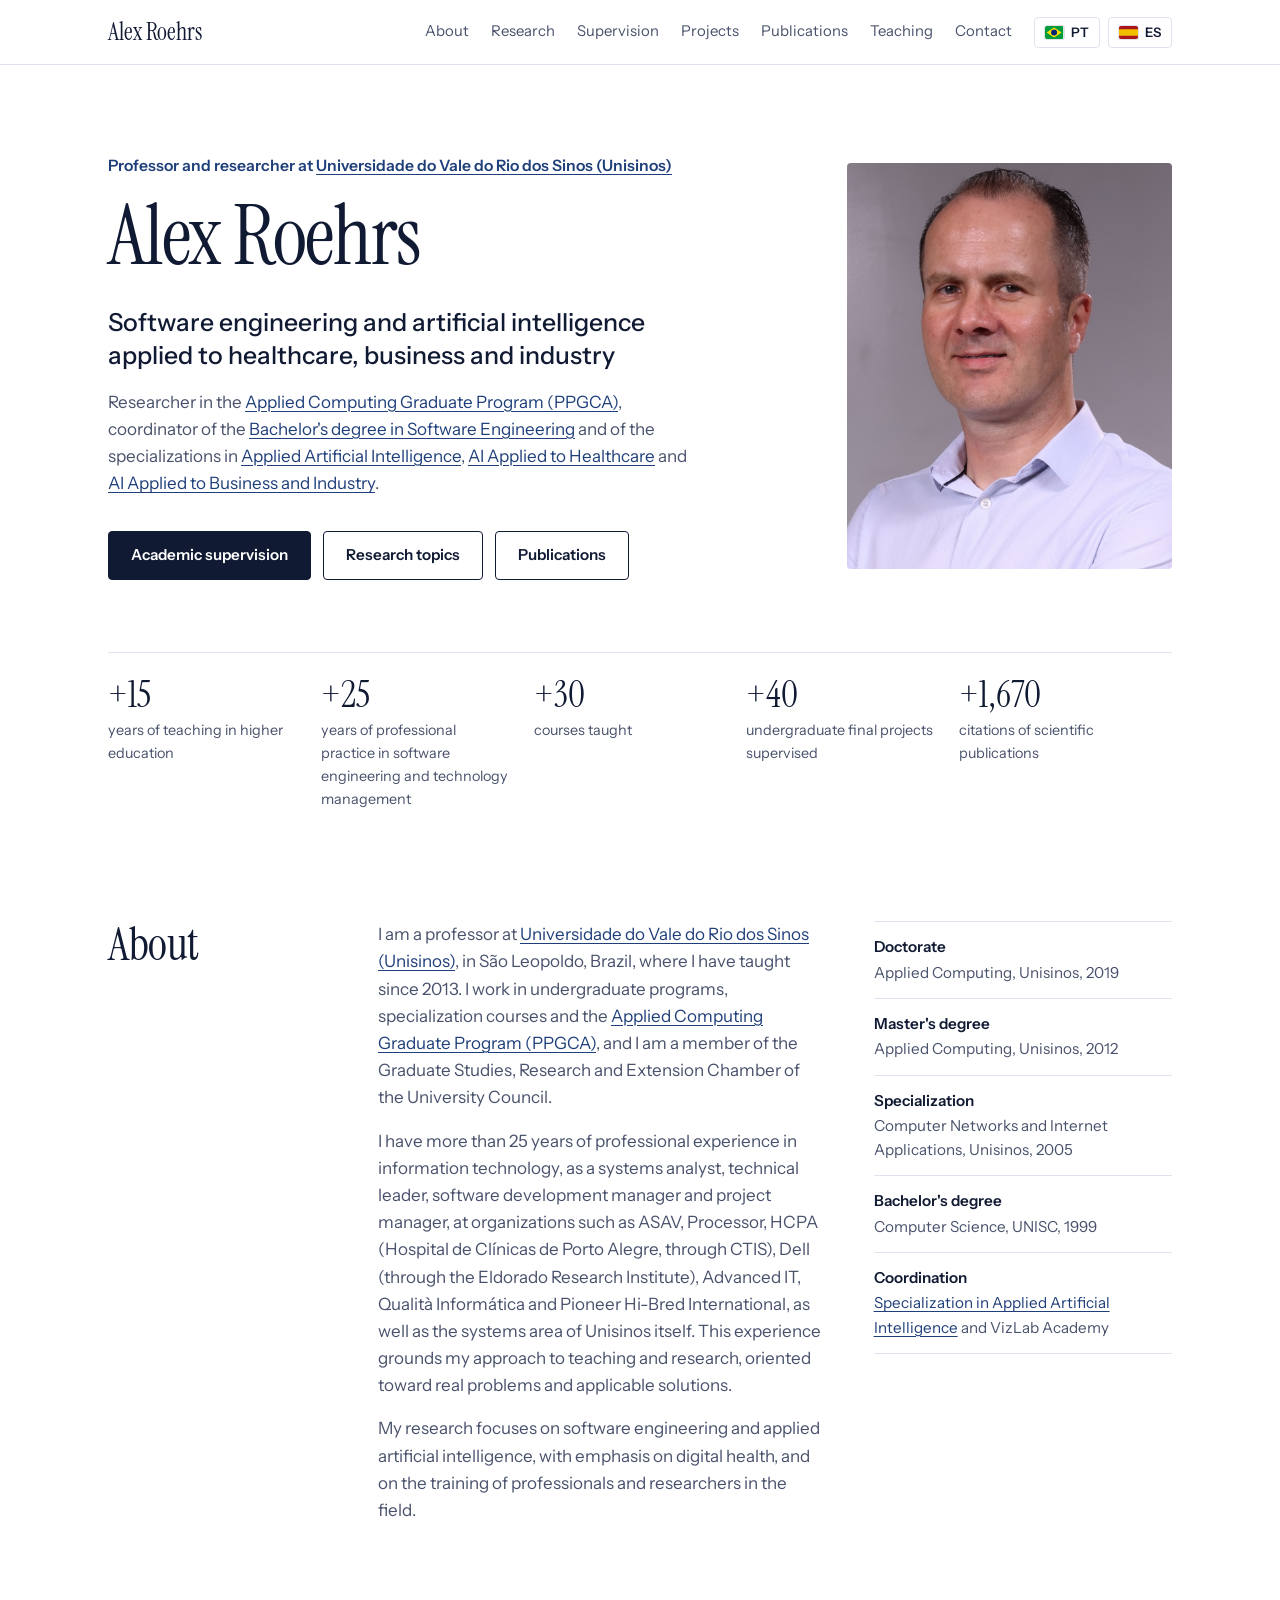
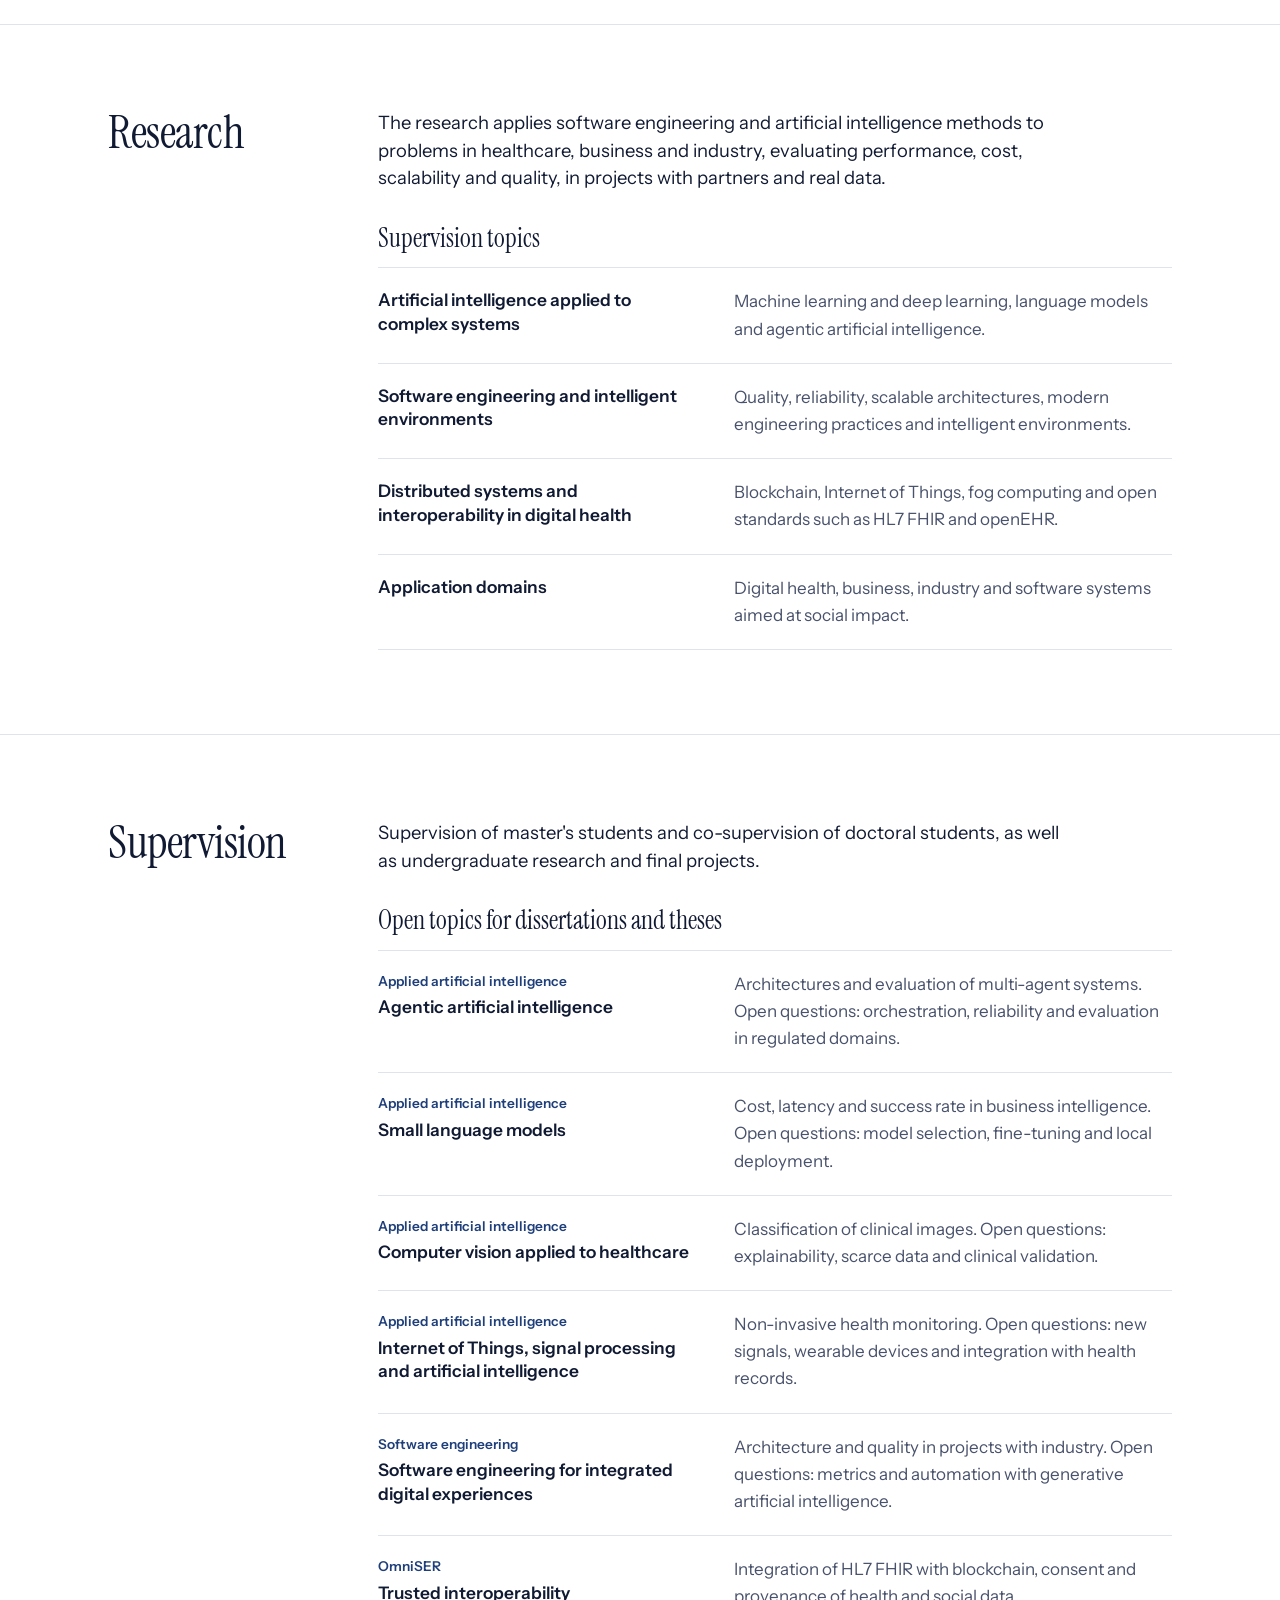
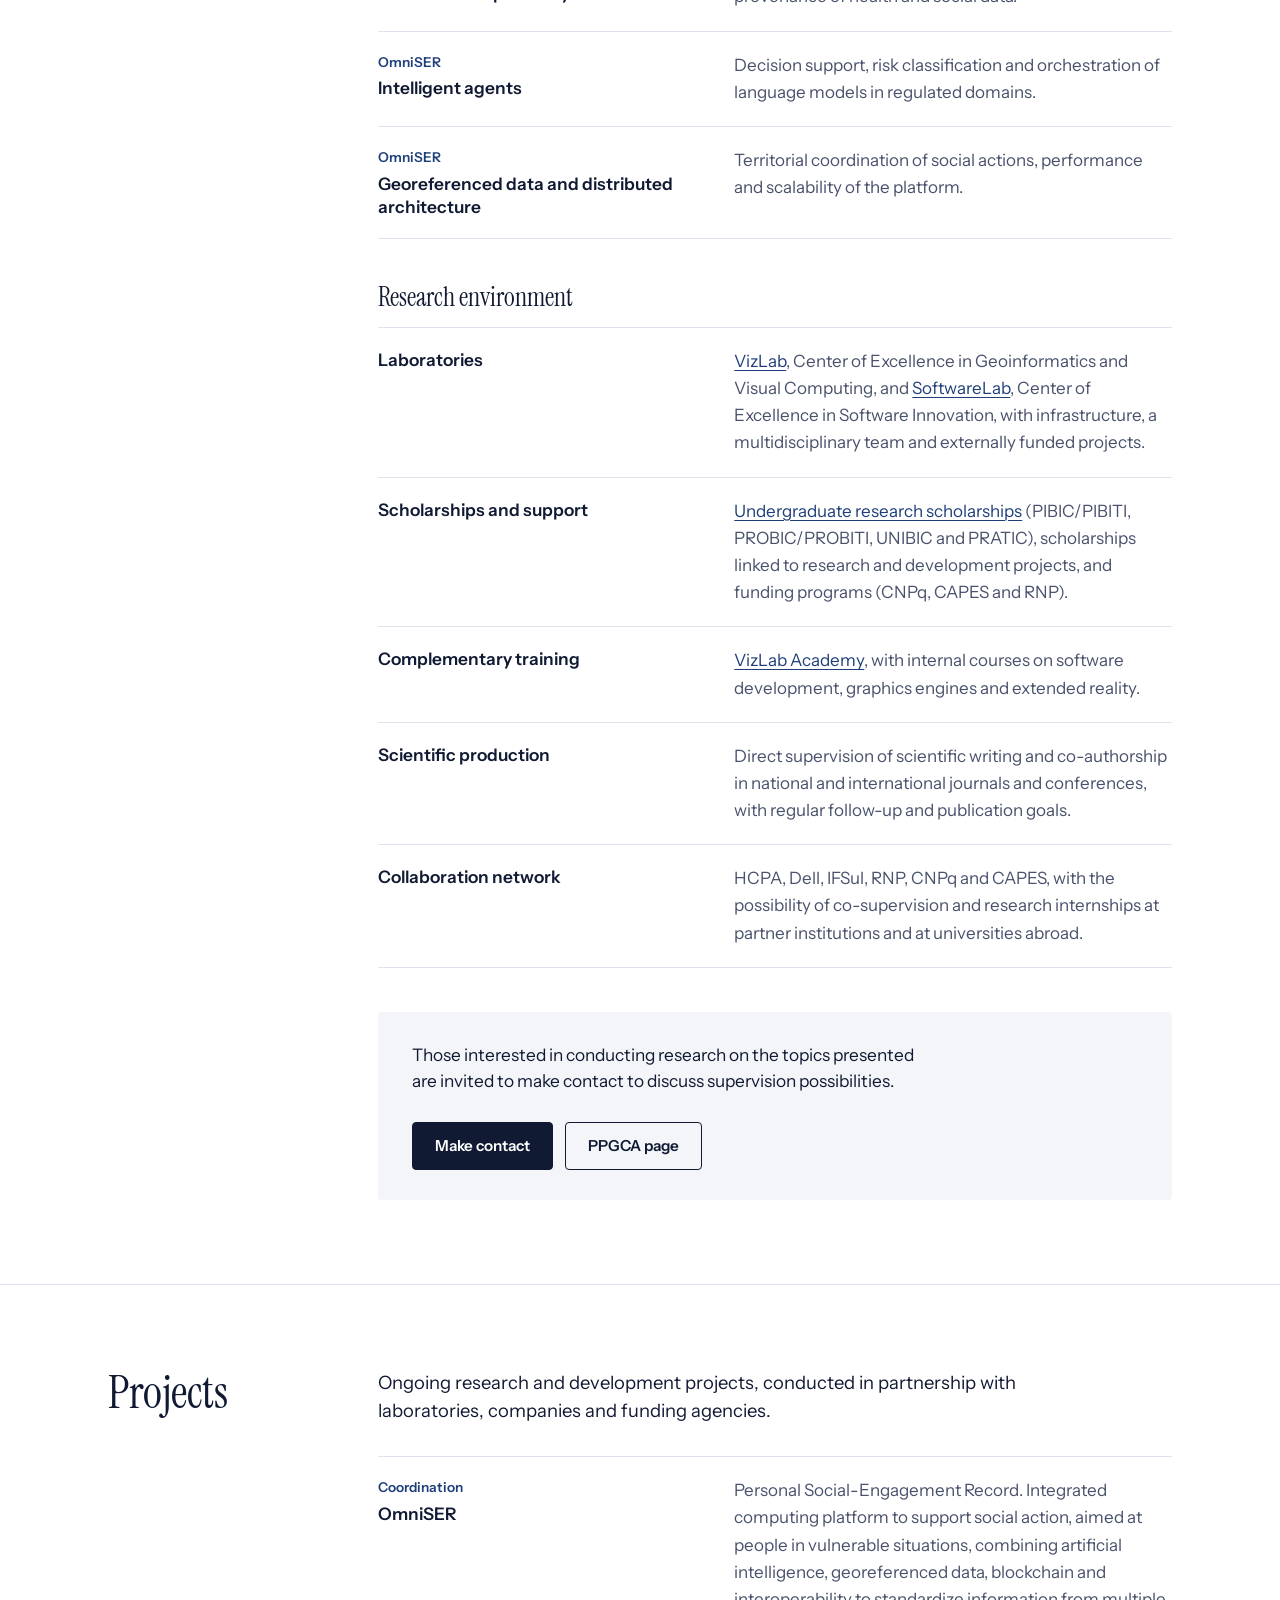
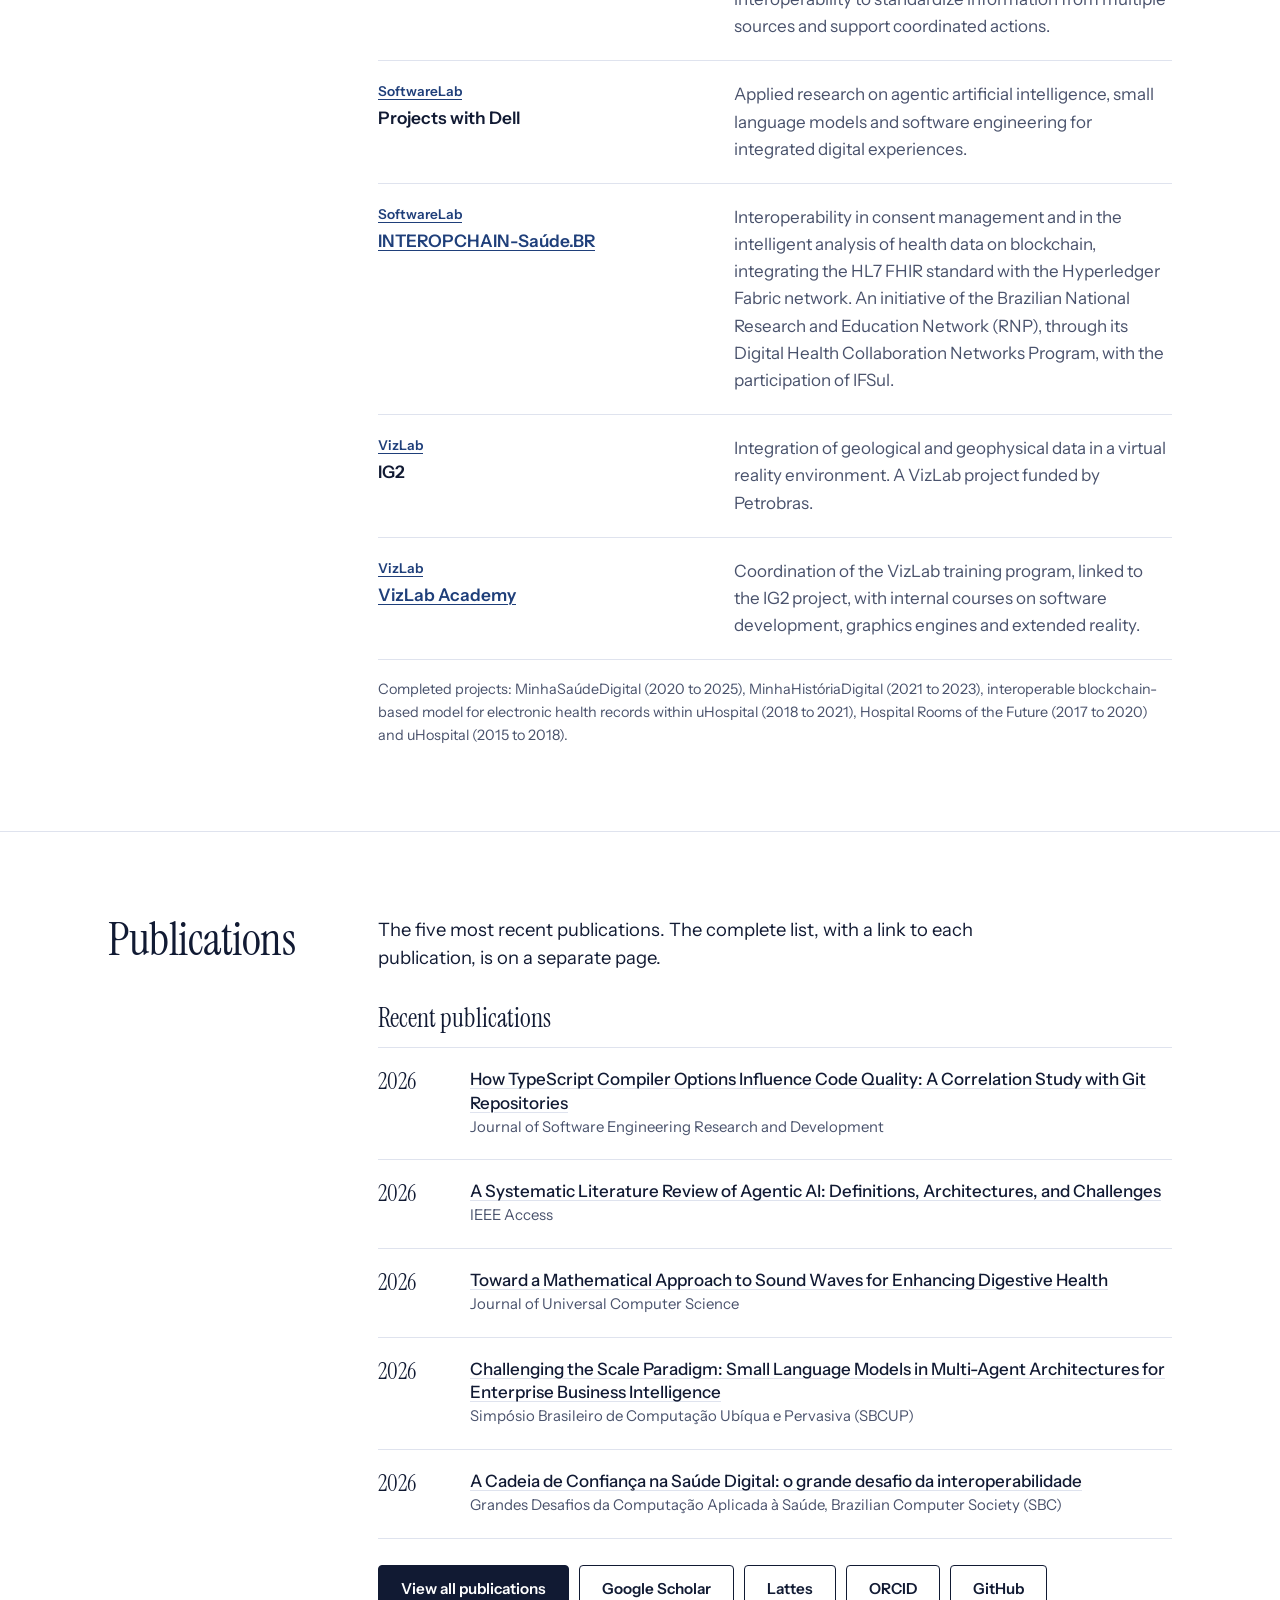
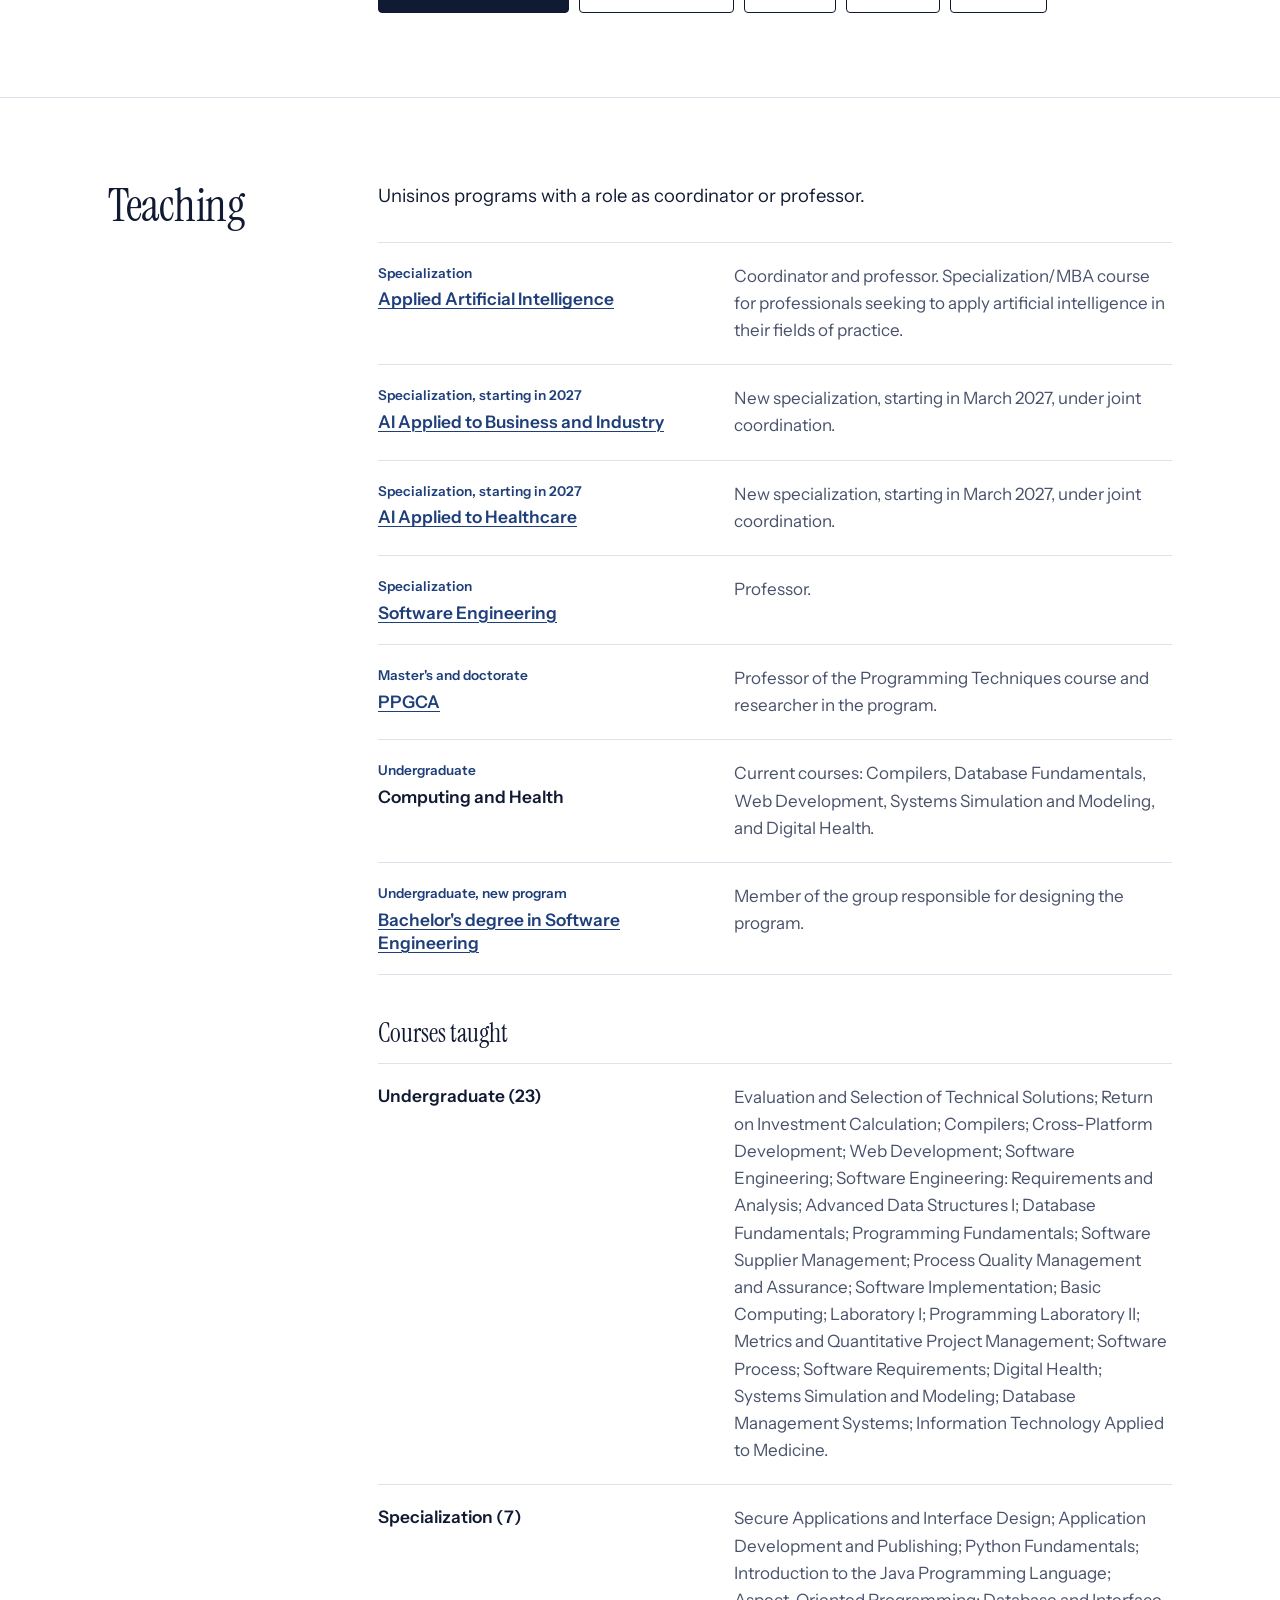
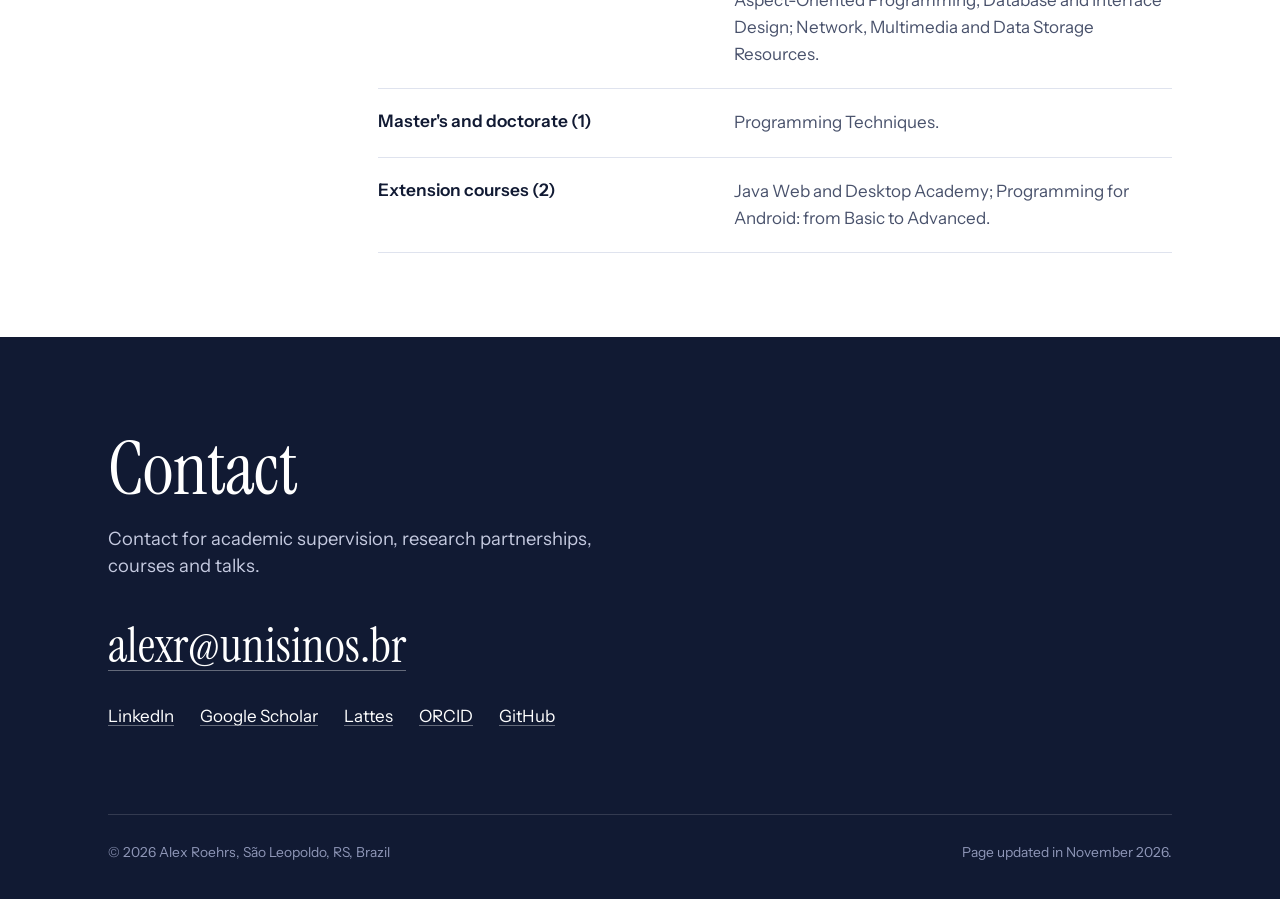
==== commit eb7effed: "Link e descrição do INTEROPCHAIN (inglês)" ====
--- a/en/index.html
+++ b/en/index.html
@@ -62,7 +62,7 @@
 
 <section class="sec" id="projetos"><div class="wrap sec-grid">
   <h2>Projects</h2>
-  <div><p class="intro">Ongoing research and development projects, conducted in partnership with laboratories, companies and funding agencies.</p><ul class="rows"><li class="row"><div><span class="meta">Coordination</span><h3>OmniSER</h3></div><p>Personal Social-Engagement Record. Integrated computing platform to support social action, aimed at people in vulnerable situations, combining artificial intelligence, georeferenced data, blockchain and interoperability to standardize information from multiple sources and support coordinated actions.</p></li><li class="row"><div><span class="meta"><a href="https://unisinos.br/softwarelab/pt/" rel="noopener">SoftwareLab</a></span><h3>Projects with Dell</h3></div><p>Applied research on agentic artificial intelligence, small language models and software engineering for integrated digital experiences.</p></li><li class="row"><div><span class="meta"><a href="https://unisinos.br/softwarelab/pt/" rel="noopener">SoftwareLab</a></span><h3>INTEROPCHAIN-Saúde.BR</h3></div><p>Health data interoperability with blockchain, in a project supported by the Brazilian National Research and Education Network (RNP), with the participation of IFSul.</p></li><li class="row"><div><span class="meta"><a href="https://vizlab.unisinos.br/" rel="noopener">VizLab</a></span><h3>IG2</h3></div><p>Integration of geological and geophysical data in a virtual reality environment. A VizLab project funded by Petrobras.</p></li><li class="row"><div><span class="meta"><a href="https://vizlab.unisinos.br/" rel="noopener">VizLab</a></span><h3><a href="https://vizlab.unisinos.br/academy.html" rel="noopener">VizLab Academy</a></h3></div><p>Coordination of the VizLab training program, linked to the IG2 project, with internal courses on software development, graphics engines and extended reality.</p></li></ul><p class="note">Completed projects: MinhaSaúdeDigital (2020 to 2025), MinhaHistóriaDigital (2021 to 2023), interoperable blockchain-based model for electronic health records within uHospital (2018 to 2021), Hospital Rooms of the Future (2017 to 2020) and uHospital (2015 to 2018).</p></div>
+  <div><p class="intro">Ongoing research and development projects, conducted in partnership with laboratories, companies and funding agencies.</p><ul class="rows"><li class="row"><div><span class="meta">Coordination</span><h3>OmniSER</h3></div><p>Personal Social-Engagement Record. Integrated computing platform to support social action, aimed at people in vulnerable situations, combining artificial intelligence, georeferenced data, blockchain and interoperability to standardize information from multiple sources and support coordinated actions.</p></li><li class="row"><div><span class="meta"><a href="https://unisinos.br/softwarelab/pt/" rel="noopener">SoftwareLab</a></span><h3>Projects with Dell</h3></div><p>Applied research on agentic artificial intelligence, small language models and software engineering for integrated digital experiences.</p></li><li class="row"><div><span class="meta"><a href="https://unisinos.br/softwarelab/pt/" rel="noopener">SoftwareLab</a></span><h3><a href="https://if4health.charqueadas.ifsul.edu.br/interopchain/" rel="noopener">INTEROPCHAIN-Saúde.BR</a></h3></div><p>Interoperability in consent management and in the intelligent analysis of health data on blockchain, integrating the HL7 FHIR standard with the Hyperledger Fabric network. An initiative of the Brazilian National Research and Education Network (RNP), through its Digital Health Collaboration Networks Program, with the participation of IFSul.</p></li><li class="row"><div><span class="meta"><a href="https://vizlab.unisinos.br/" rel="noopener">VizLab</a></span><h3>IG2</h3></div><p>Integration of geological and geophysical data in a virtual reality environment. A VizLab project funded by Petrobras.</p></li><li class="row"><div><span class="meta"><a href="https://vizlab.unisinos.br/" rel="noopener">VizLab</a></span><h3><a href="https://vizlab.unisinos.br/academy.html" rel="noopener">VizLab Academy</a></h3></div><p>Coordination of the VizLab training program, linked to the IG2 project, with internal courses on software development, graphics engines and extended reality.</p></li></ul><p class="note">Completed projects: MinhaSaúdeDigital (2020 to 2025), MinhaHistóriaDigital (2021 to 2023), interoperable blockchain-based model for electronic health records within uHospital (2018 to 2021), Hospital Rooms of the Future (2017 to 2020) and uHospital (2015 to 2018).</p></div>
 </div></section>
 
 <section class="sec" id="publicacoes"><div class="wrap sec-grid">
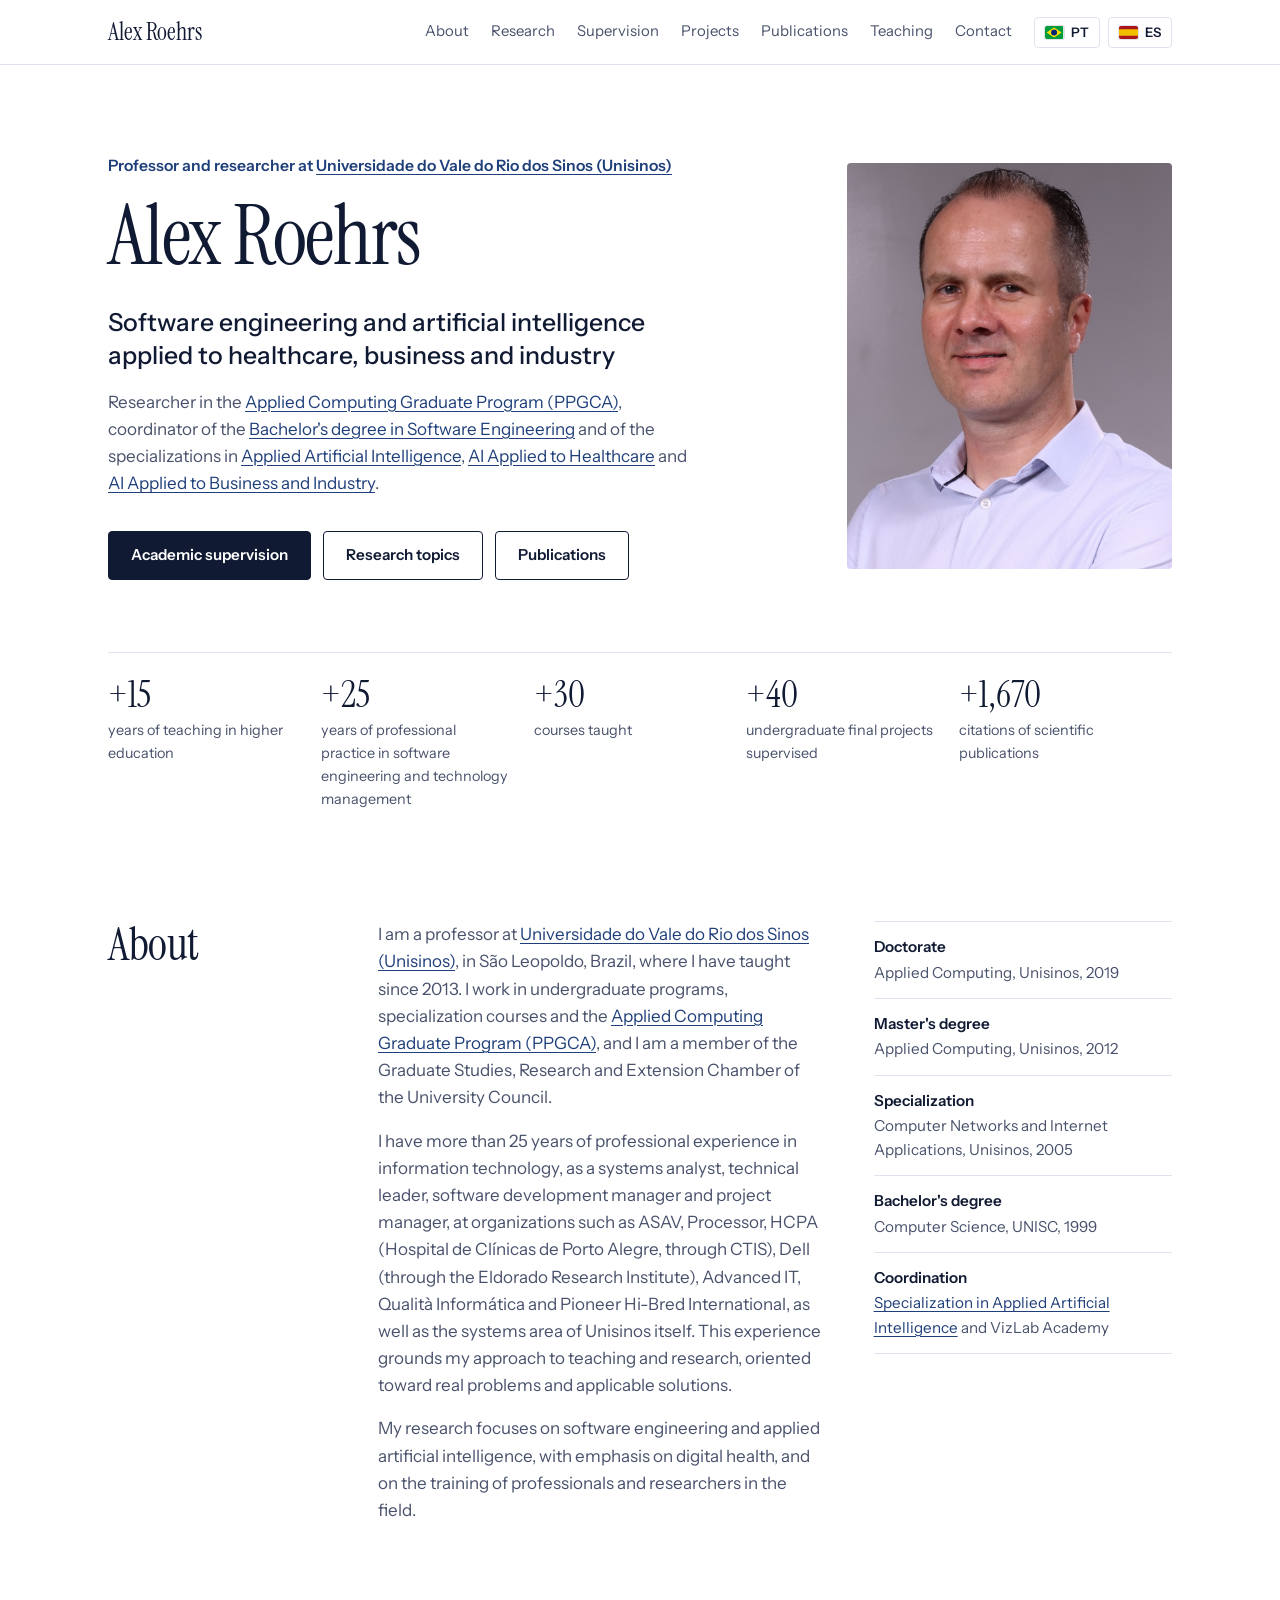
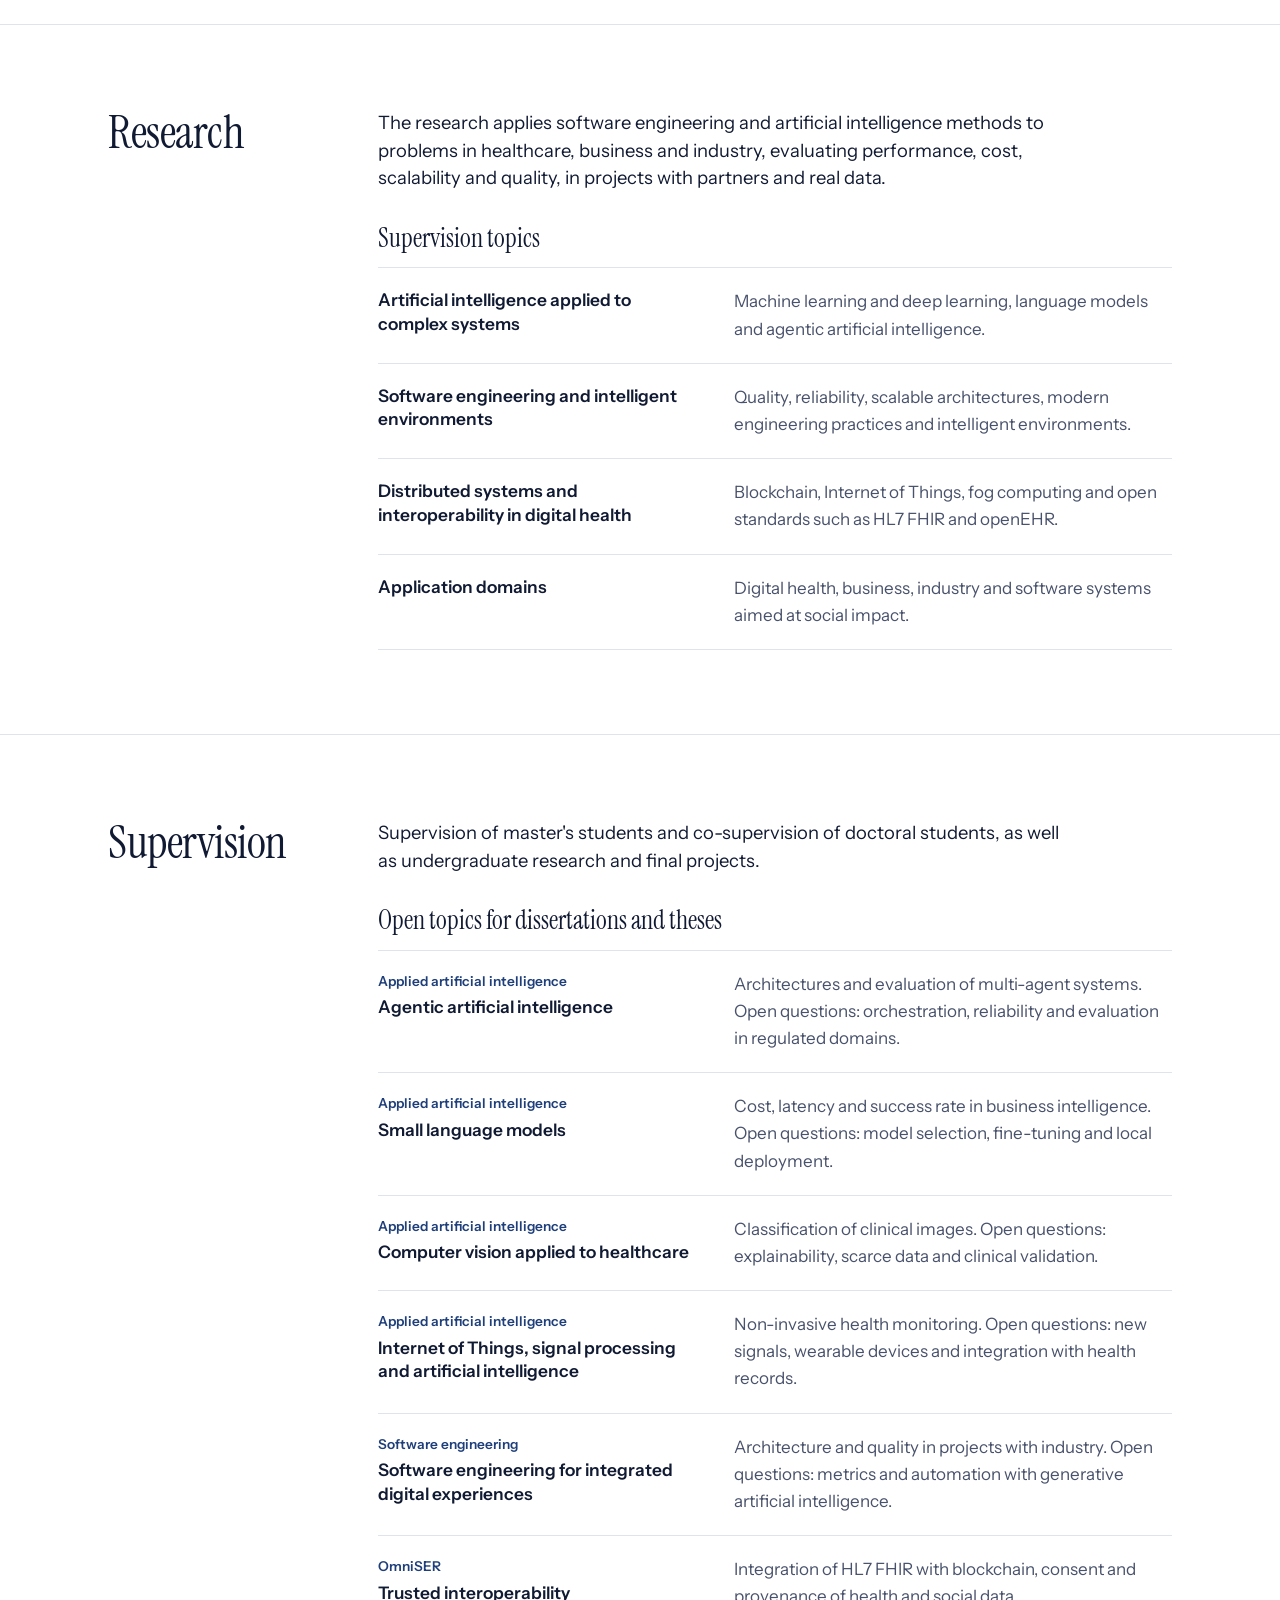
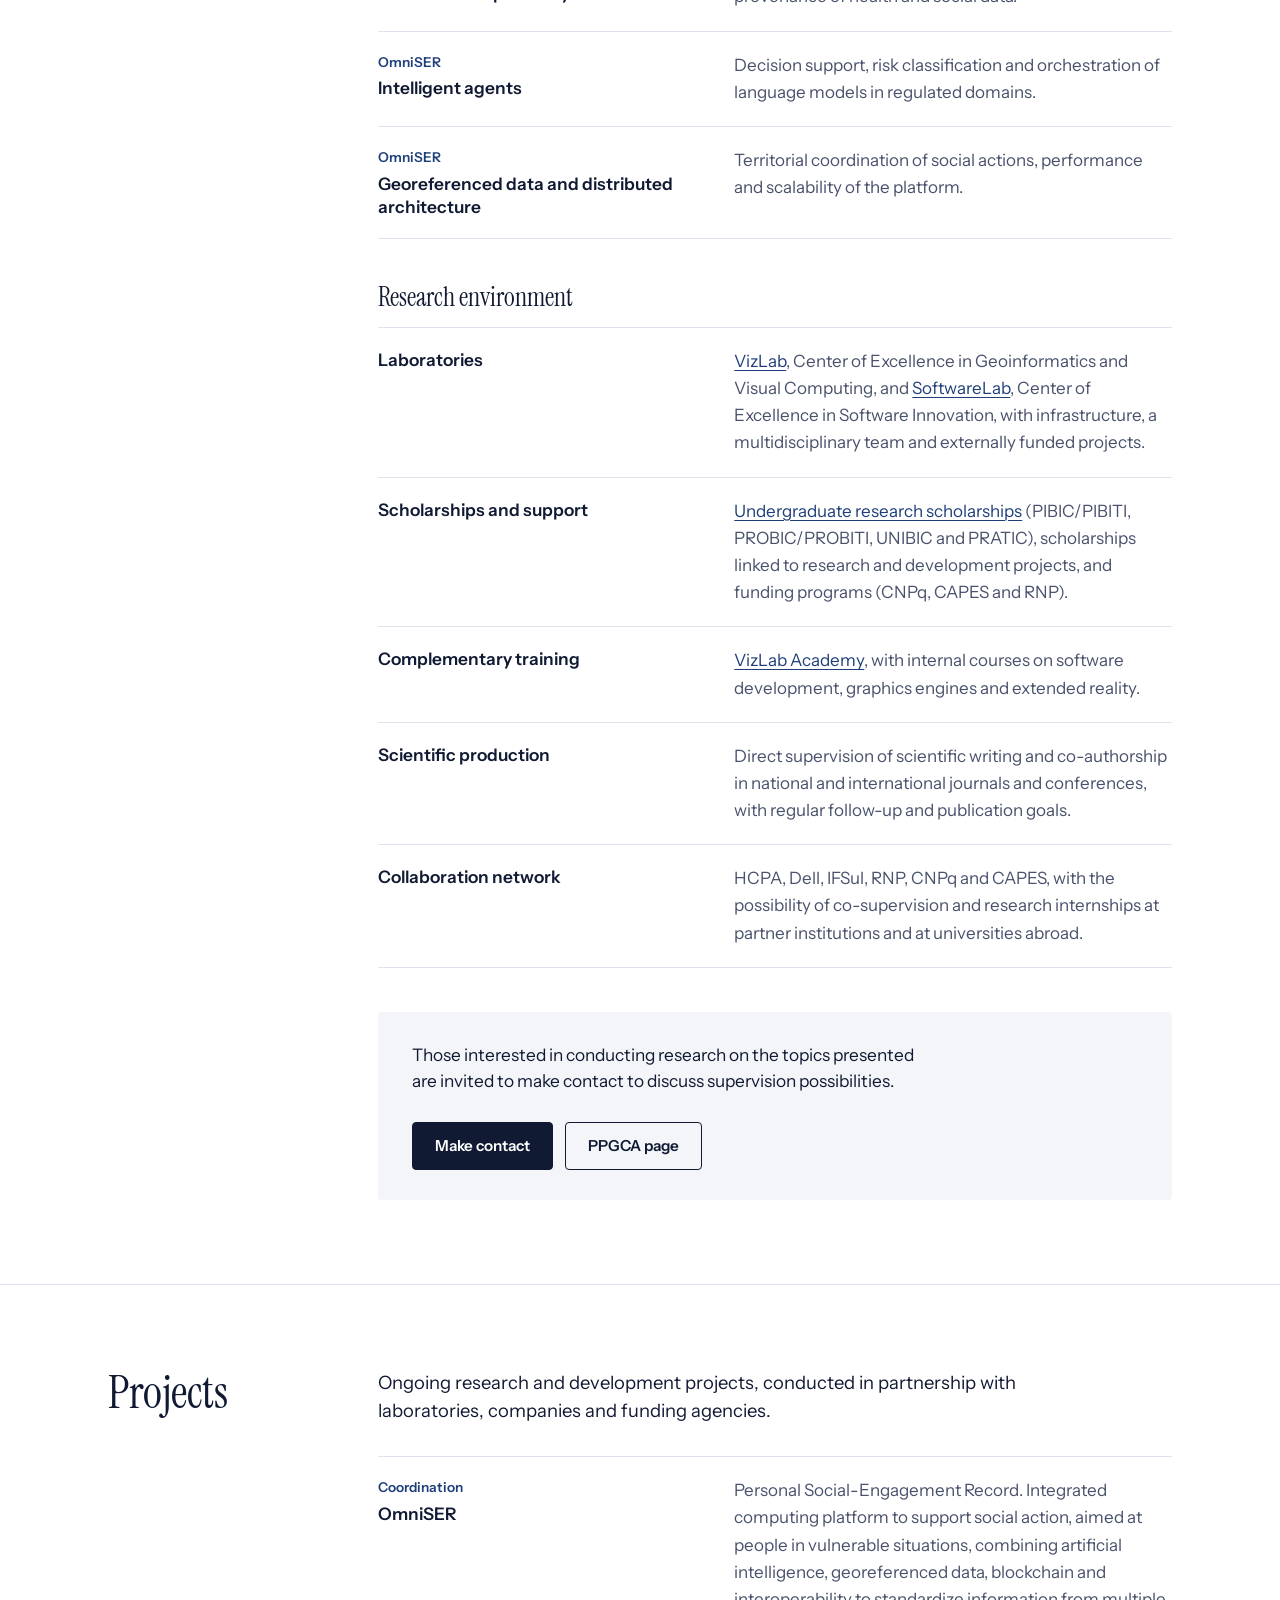
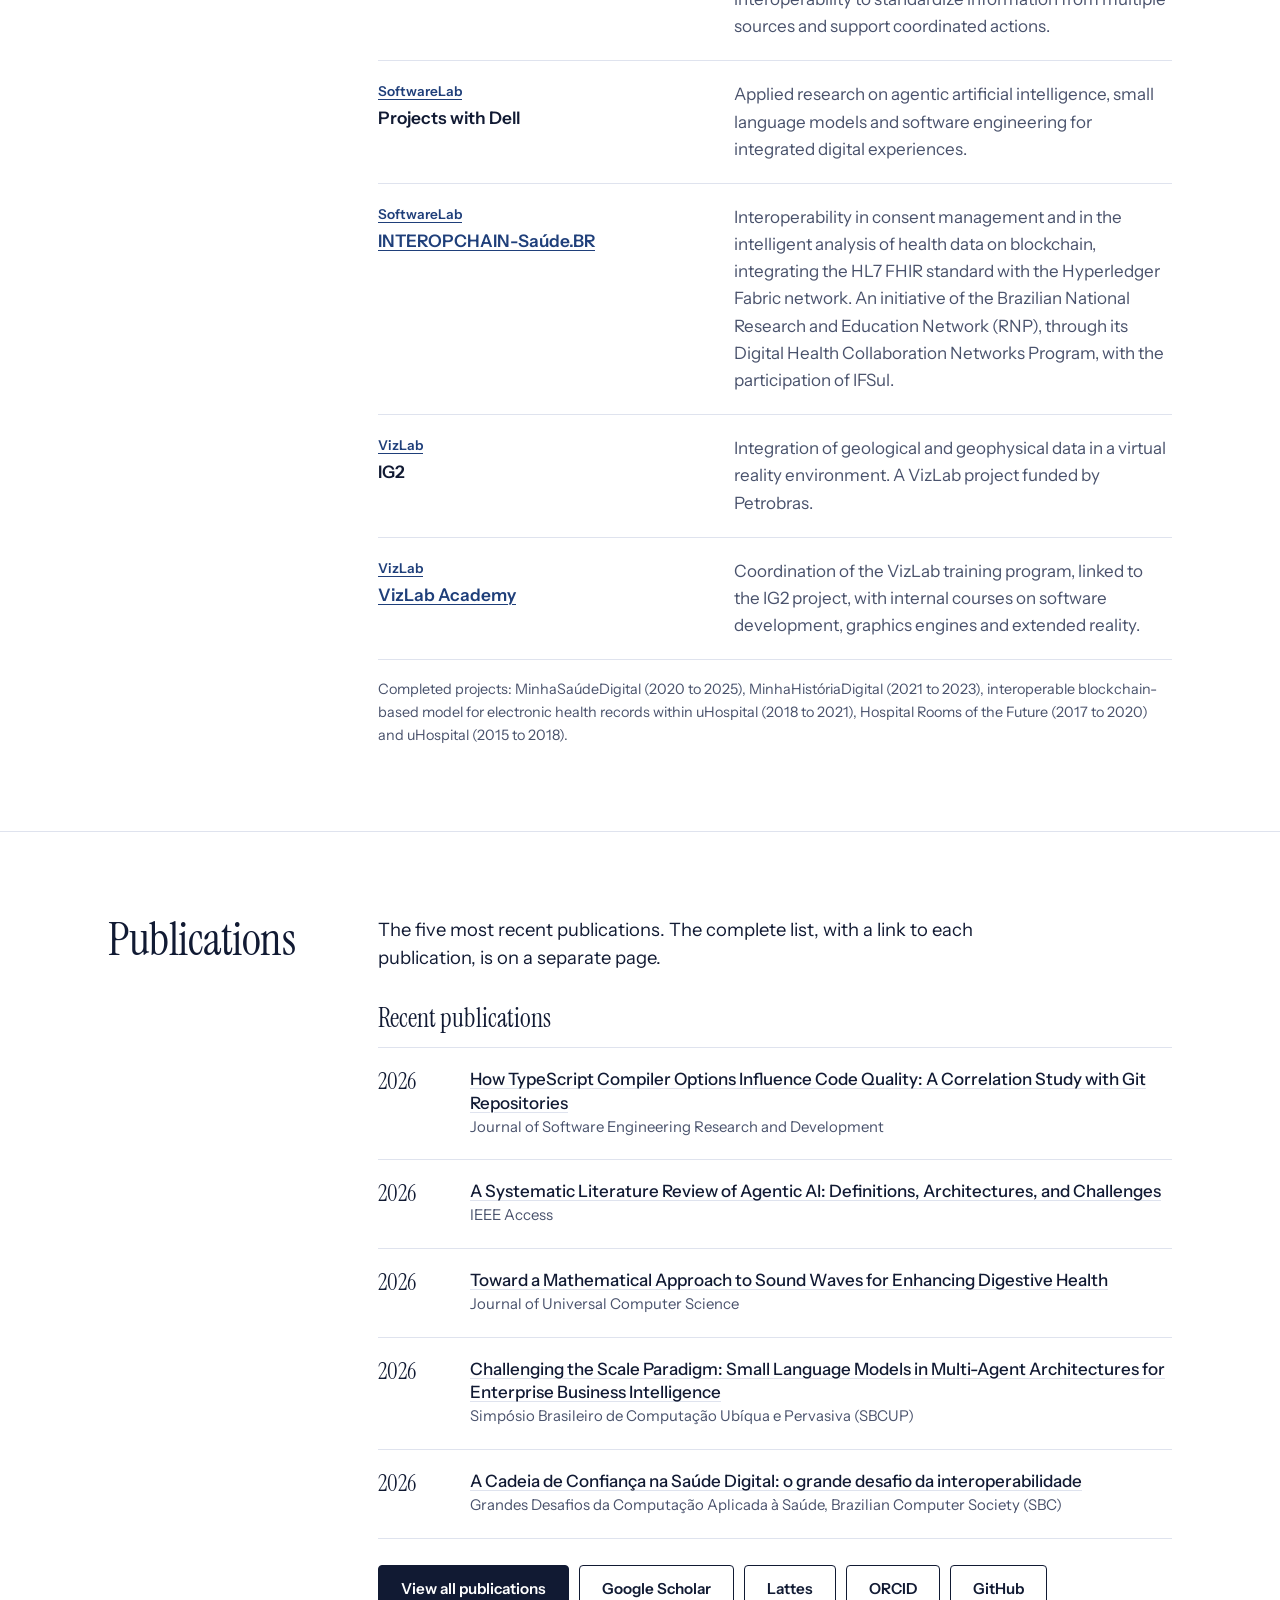
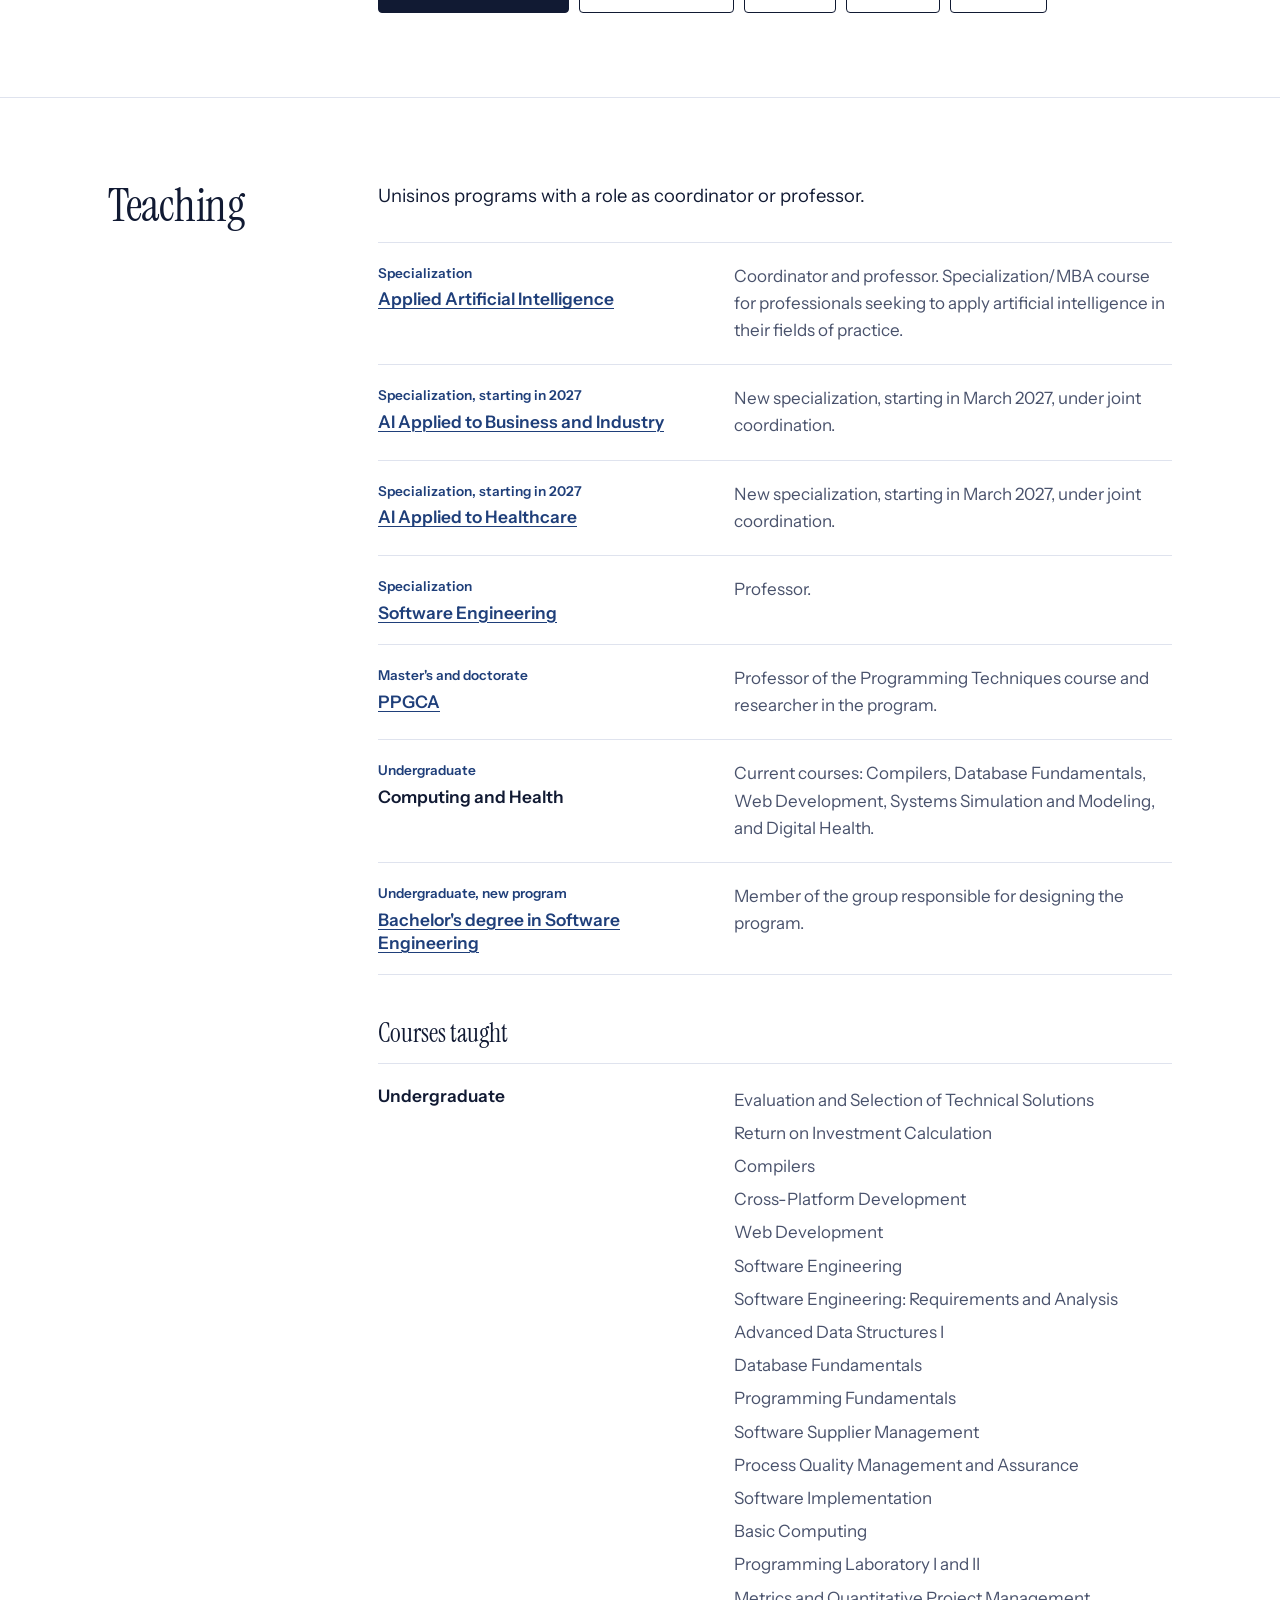
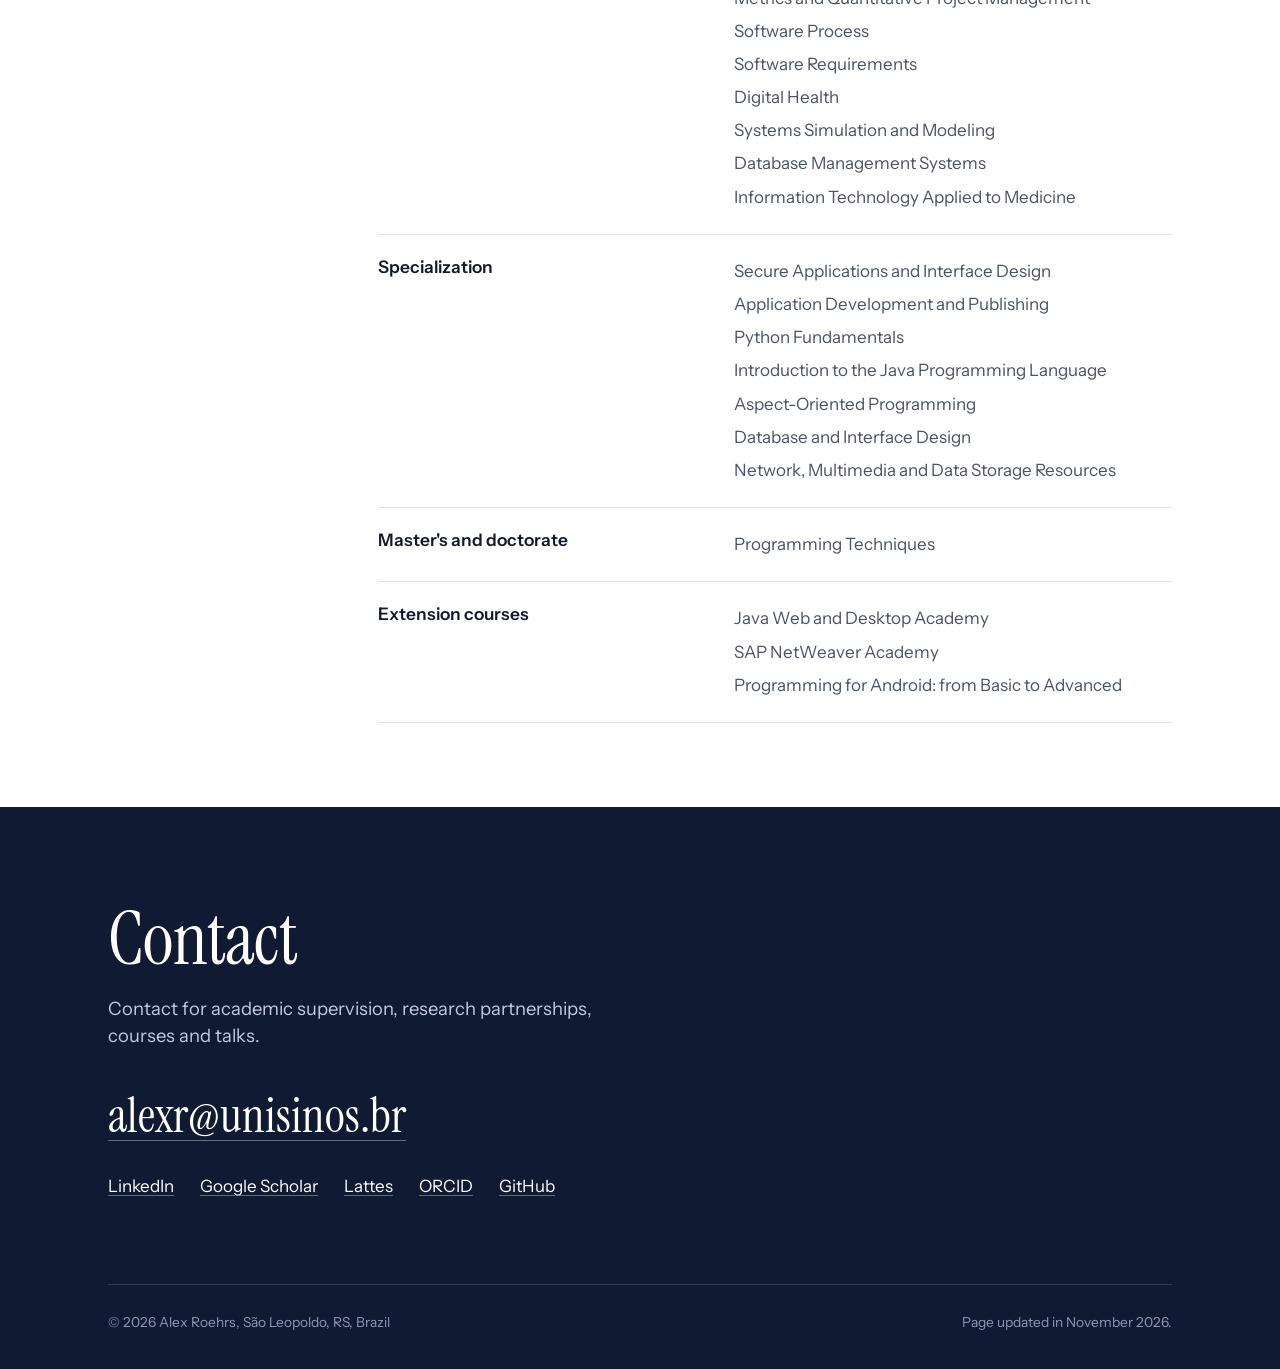
==== commit 7a3831aa: "Disciplinas em lista e Academia SAP NetWeaver (inglês)" ====
--- a/en/index.html
+++ b/en/index.html
@@ -72,13 +72,13 @@
 
 <section class="sec" id="ensino"><div class="wrap sec-grid">
   <h2>Teaching</h2>
-  <div><p class="intro">Unisinos programs with a role as coordinator or professor.</p><ul class="rows"><li class="row"><div><span class="meta">Specialization</span><h3><a href="https://www.unisinos.br/pos/mba-e-especializacao/inteligencia-artificial-aplicada" rel="noopener">Applied Artificial Intelligence</a></h3></div><p>Coordinator and professor. Specialization/MBA course for professionals seeking to apply artificial intelligence in their fields of practice.</p></li><li class="row"><div><span class="meta">Specialization, starting in 2027</span><h3><a href="https://www.unisinos.br/pos/mba-e-especializacao/inteligencia-artificial-aplicada-a-negocios-e-industria" rel="noopener">AI Applied to Business and Industry</a></h3></div><p>New specialization, starting in March 2027, under joint coordination.</p></li><li class="row"><div><span class="meta">Specialization, starting in 2027</span><h3><a href="https://www.unisinos.br/pos/mba-e-especializacao/inteligencia-artificial-aplicada-a-saude" rel="noopener">AI Applied to Healthcare</a></h3></div><p>New specialization, starting in March 2027, under joint coordination.</p></li><li class="row"><div><span class="meta">Specialization</span><h3><a href="https://www.unisinos.br/pos/mba-e-especializacao/engenharia-de-software" rel="noopener">Software Engineering</a></h3></div><p>Professor.</p></li><li class="row"><div><span class="meta">Master&#x27;s and doctorate</span><h3><a href="https://www.unisinos.br/pos/mestrado-e-doutorado/computacao-aplicada" rel="noopener">PPGCA</a></h3></div><p>Professor of the Programming Techniques course and researcher in the program.</p></li><li class="row"><div><span class="meta">Undergraduate</span><h3>Computing and Health</h3></div><p>Current courses: Compilers, Database Fundamentals, Web Development, Systems Simulation and Modeling, and Digital Health.</p></li><li class="row"><div><span class="meta">Undergraduate, new program</span><h3><a href="https://www.unisinos.br/graduacao/cursos/engenharia-de-software/sao-leopoldo" rel="noopener">Bachelor&#x27;s degree in Software Engineering</a></h3></div><p>Member of the group responsible for designing the program.</p></li></ul><h3 class="sub">Courses taught</h3><ul class="rows"><li class="row"><h3>Undergraduate (23)</h3><p>Evaluation and Selection of Technical Solutions; Return on Investment Calculation; Compilers; Cross-Platform Development; Web Development; Software Engineering; Software Engineering: Requirements and Analysis; Advanced Data Structures I; Database Fundamentals; Programming Fundamentals; Software Supplier Management; Process Quality Management and Assurance; Software Implementation; Basic Computing; Laboratory I; Programming Laboratory II; Metrics and Quantitative Project Management; Software Process; Software Requirements; Digital Health; Systems Simulation and Modeling; Database Management Systems; Information Technology Applied to Medicine.</p></li><li class="row"><h3>Specialization (7)</h3><p>Secure Applications and Interface Design; Application Development and Publishing; Python Fundamentals; Introduction to the Java Programming Language; Aspect-Oriented Programming; Database and Interface Design; Network, Multimedia and Data Storage Resources.</p></li><li class="row"><h3>Master&#x27;s and doctorate (1)</h3><p>Programming Techniques.</p></li><li class="row"><h3>Extension courses (2)</h3><p>Java Web and Desktop Academy; Programming for Android: from Basic to Advanced.</p></li></ul></div>
+  <div><p class="intro">Unisinos programs with a role as coordinator or professor.</p><ul class="rows"><li class="row"><div><span class="meta">Specialization</span><h3><a href="https://www.unisinos.br/pos/mba-e-especializacao/inteligencia-artificial-aplicada" rel="noopener">Applied Artificial Intelligence</a></h3></div><p>Coordinator and professor. Specialization/MBA course for professionals seeking to apply artificial intelligence in their fields of practice.</p></li><li class="row"><div><span class="meta">Specialization, starting in 2027</span><h3><a href="https://www.unisinos.br/pos/mba-e-especializacao/inteligencia-artificial-aplicada-a-negocios-e-industria" rel="noopener">AI Applied to Business and Industry</a></h3></div><p>New specialization, starting in March 2027, under joint coordination.</p></li><li class="row"><div><span class="meta">Specialization, starting in 2027</span><h3><a href="https://www.unisinos.br/pos/mba-e-especializacao/inteligencia-artificial-aplicada-a-saude" rel="noopener">AI Applied to Healthcare</a></h3></div><p>New specialization, starting in March 2027, under joint coordination.</p></li><li class="row"><div><span class="meta">Specialization</span><h3><a href="https://www.unisinos.br/pos/mba-e-especializacao/engenharia-de-software" rel="noopener">Software Engineering</a></h3></div><p>Professor.</p></li><li class="row"><div><span class="meta">Master&#x27;s and doctorate</span><h3><a href="https://www.unisinos.br/pos/mestrado-e-doutorado/computacao-aplicada" rel="noopener">PPGCA</a></h3></div><p>Professor of the Programming Techniques course and researcher in the program.</p></li><li class="row"><div><span class="meta">Undergraduate</span><h3>Computing and Health</h3></div><p>Current courses: Compilers, Database Fundamentals, Web Development, Systems Simulation and Modeling, and Digital Health.</p></li><li class="row"><div><span class="meta">Undergraduate, new program</span><h3><a href="https://www.unisinos.br/graduacao/cursos/engenharia-de-software/sao-leopoldo" rel="noopener">Bachelor&#x27;s degree in Software Engineering</a></h3></div><p>Member of the group responsible for designing the program.</p></li></ul><h3 class="sub">Courses taught</h3><ul class="rows"><li class="row"><h3>Undergraduate</h3><ul class="plain"><li>Evaluation and Selection of Technical Solutions</li><li>Return on Investment Calculation</li><li>Compilers</li><li>Cross-Platform Development</li><li>Web Development</li><li>Software Engineering</li><li>Software Engineering: Requirements and Analysis</li><li>Advanced Data Structures I</li><li>Database Fundamentals</li><li>Programming Fundamentals</li><li>Software Supplier Management</li><li>Process Quality Management and Assurance</li><li>Software Implementation</li><li>Basic Computing</li><li>Programming Laboratory I and II</li><li>Metrics and Quantitative Project Management</li><li>Software Process</li><li>Software Requirements</li><li>Digital Health</li><li>Systems Simulation and Modeling</li><li>Database Management Systems</li><li>Information Technology Applied to Medicine</li></ul></li><li class="row"><h3>Specialization</h3><ul class="plain"><li>Secure Applications and Interface Design</li><li>Application Development and Publishing</li><li>Python Fundamentals</li><li>Introduction to the Java Programming Language</li><li>Aspect-Oriented Programming</li><li>Database and Interface Design</li><li>Network, Multimedia and Data Storage Resources</li></ul></li><li class="row"><h3>Master&#x27;s and doctorate</h3><ul class="plain"><li>Programming Techniques</li></ul></li><li class="row"><h3>Extension courses</h3><ul class="plain"><li>Java Web and Desktop Academy</li><li>SAP NetWeaver Academy</li><li>Programming for Android: from Basic to Advanced</li></ul></li></ul></div>
 </div></section>
 
 <section class="contact" id="contato"><div class="wrap">
   <h2>Contact</h2>
   <p class="intro">Contact for academic supervision, research partnerships, courses and talks.</p>
-  <a class="mail" href="mailto:alexr@unisinos.br">alexr@unisinos.br</a>
+  <a class="mail" href="mailto:alexr@unisinos.br"><span>alexr@unisinos.br</span></a>
   <ul class="profiles"><li><a href="https://www.linkedin.com/in/alexroehrs/" rel="me noopener">LinkedIn</a></li><li><a href="https://scholar.google.com.br/citations?user=oyqxVYIAAAAJ&amp;hl=en" rel="me noopener">Google Scholar</a></li><li><a href="https://busca-cv-lattes.cnpq.br/curriculo/7563231619126505" rel="me noopener">Lattes</a></li><li><a href="https://orcid.org/0000-0003-0312-1310" rel="me noopener">ORCID</a></li><li><a href="https://github.com/alexroehrs" rel="me noopener">GitHub</a></li></ul>
   <div class="foot"><span>&copy; 2026 Alex Roehrs, São Leopoldo, RS, Brazil</span><span>Page updated in November 2026.</span></div>
 </div></section>
--- a/assets/site.css
+++ b/assets/site.css
@@ -77,6 +77,13 @@
 .quick li:last-child{border-bottom:1px solid var(--line)}
 .quick b{display:block;color:var(--ink);font-weight:600;margin-bottom:1px}
 .rows{margin:0;padding:0;list-style:none}
+.plain{margin:0;padding:0;list-style:none}
+.plain li{padding:3px 0}
+.ico{flex:none;width:22px;height:22px;color:var(--accent)}
+.row h3.has-ico{display:flex;align-items:flex-start;gap:12px}
+.row h3.has-ico .ico{margin-top:.08em}
+.contact .mail{display:inline-flex;align-items:center;gap:.4em}
+.contact .mail .ico{color:inherit;width:.8em;height:.8em;stroke-width:1.2}
 .row{display:grid;grid-template-columns:minmax(0,1fr) minmax(0,1.35fr);gap:32px;padding:20px 0;border-top:1px solid var(--line)}
 .rows .row:last-child{border-bottom:1px solid var(--line)}
 .row p{margin:0}
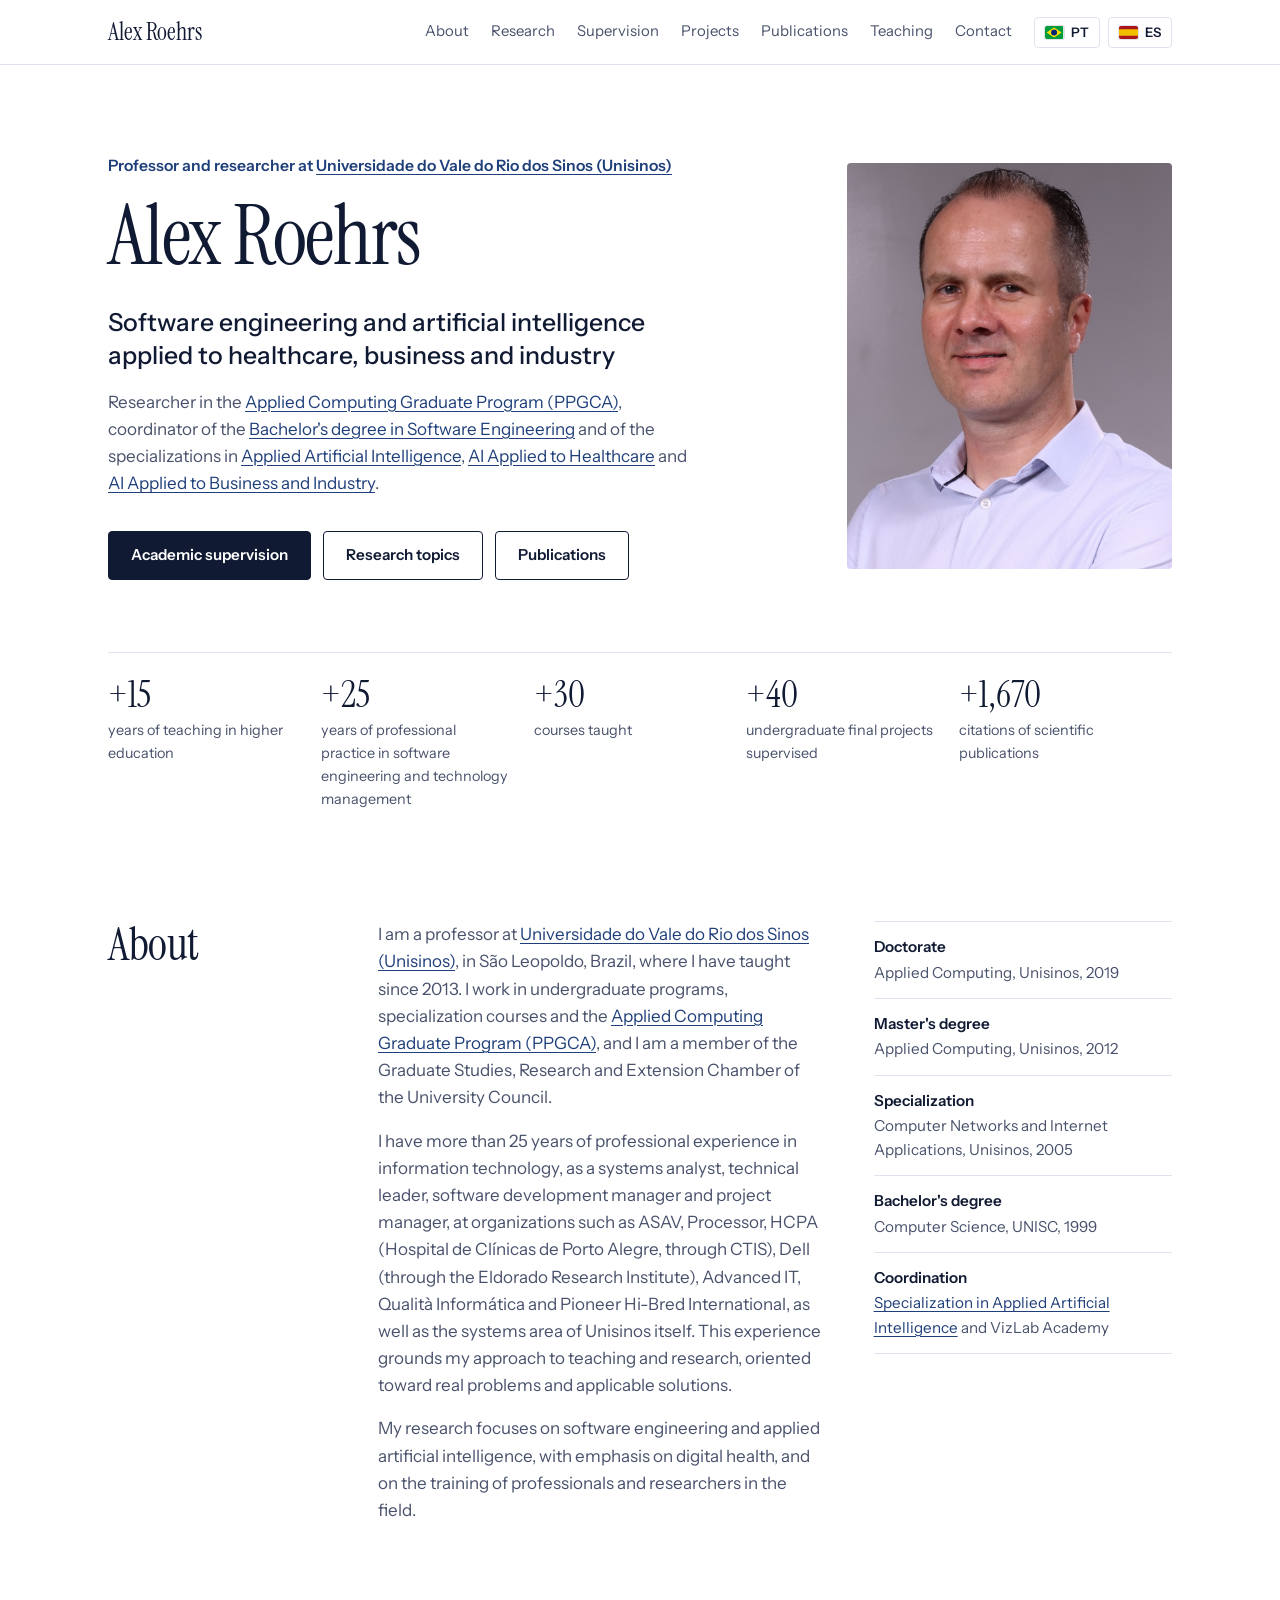
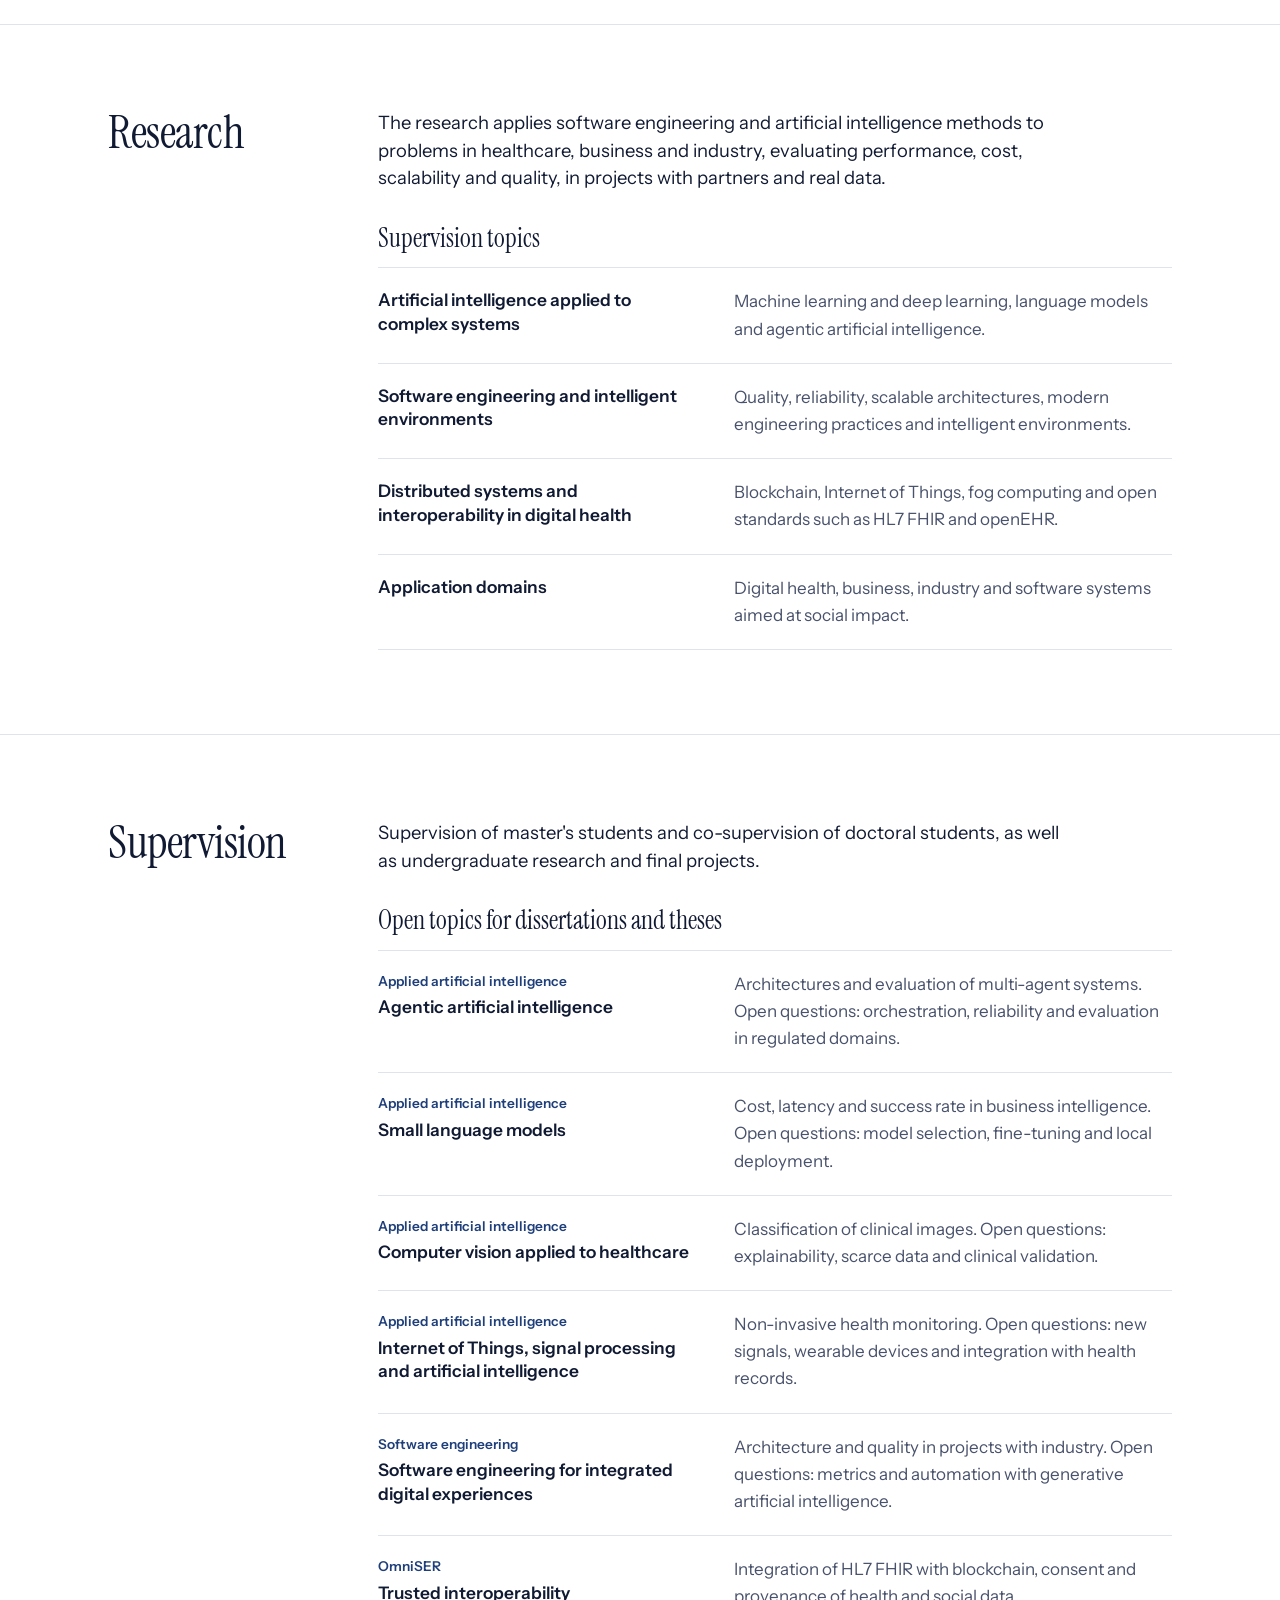
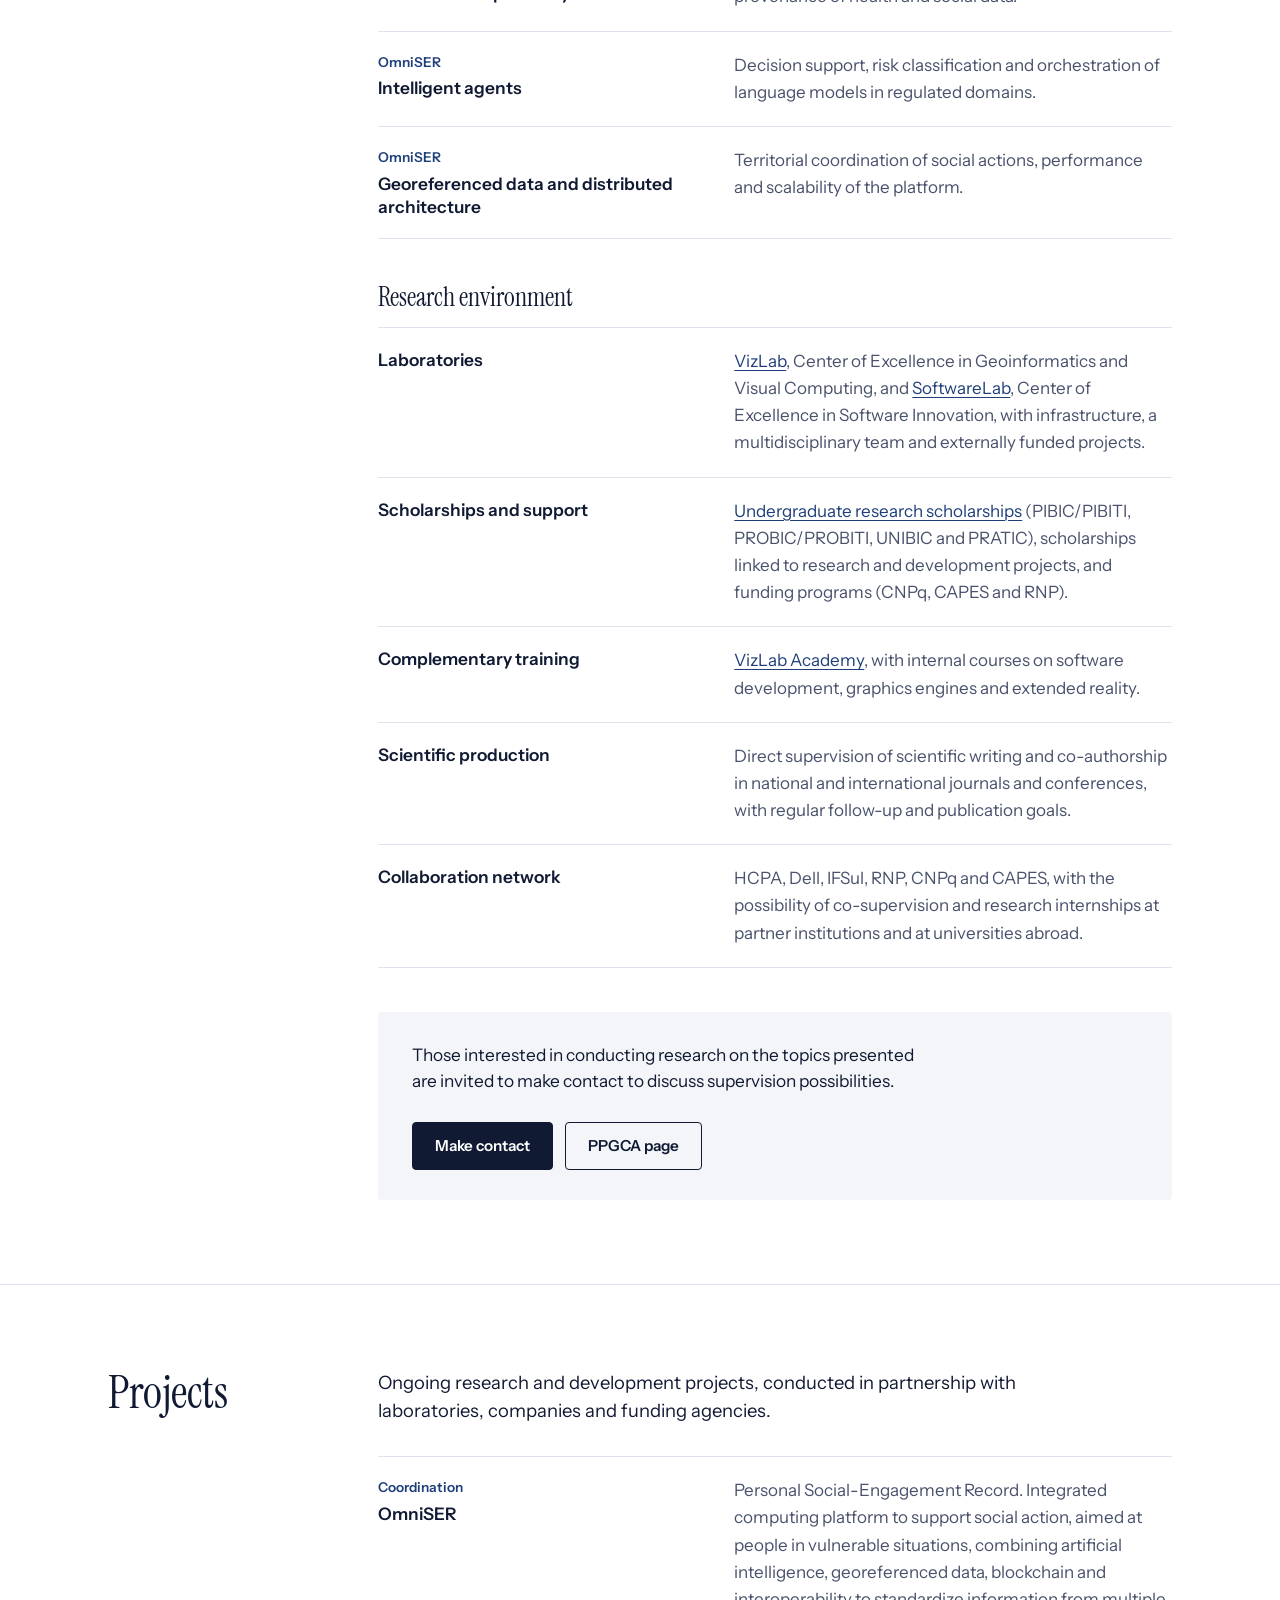
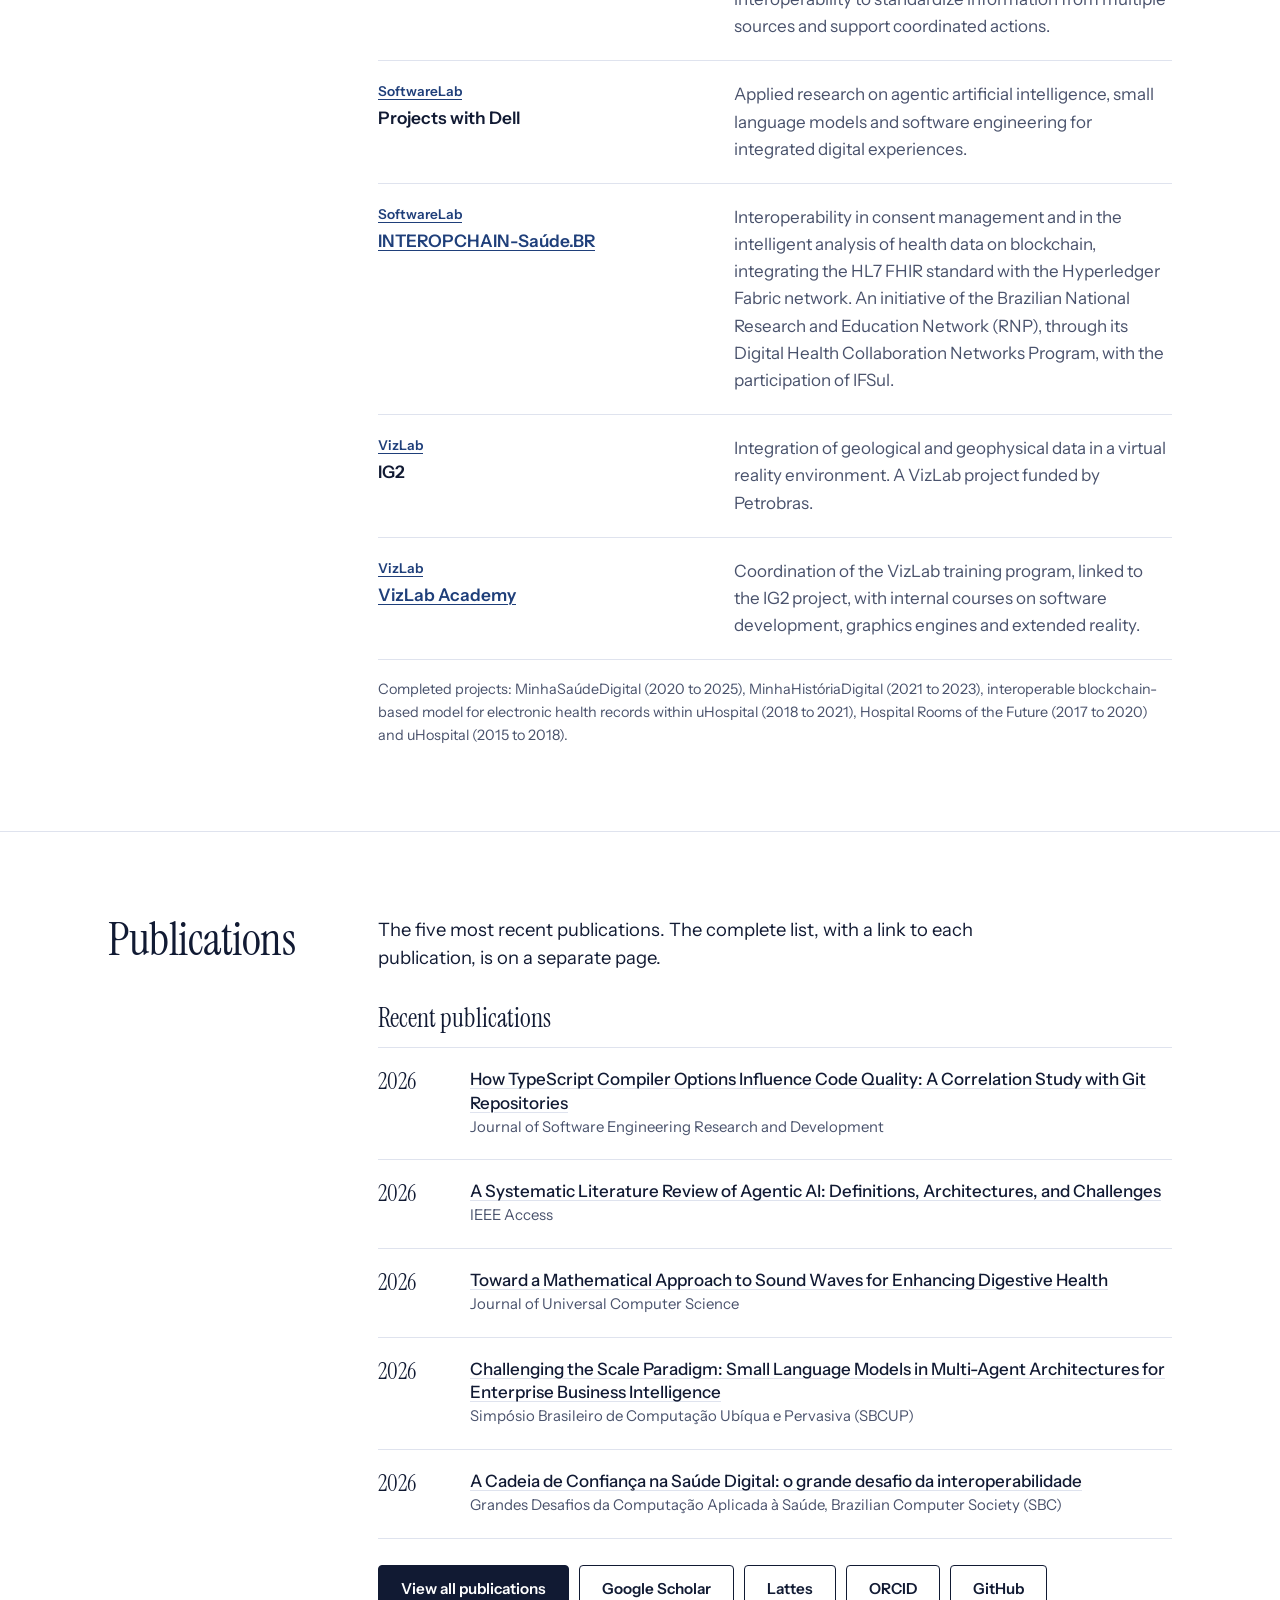
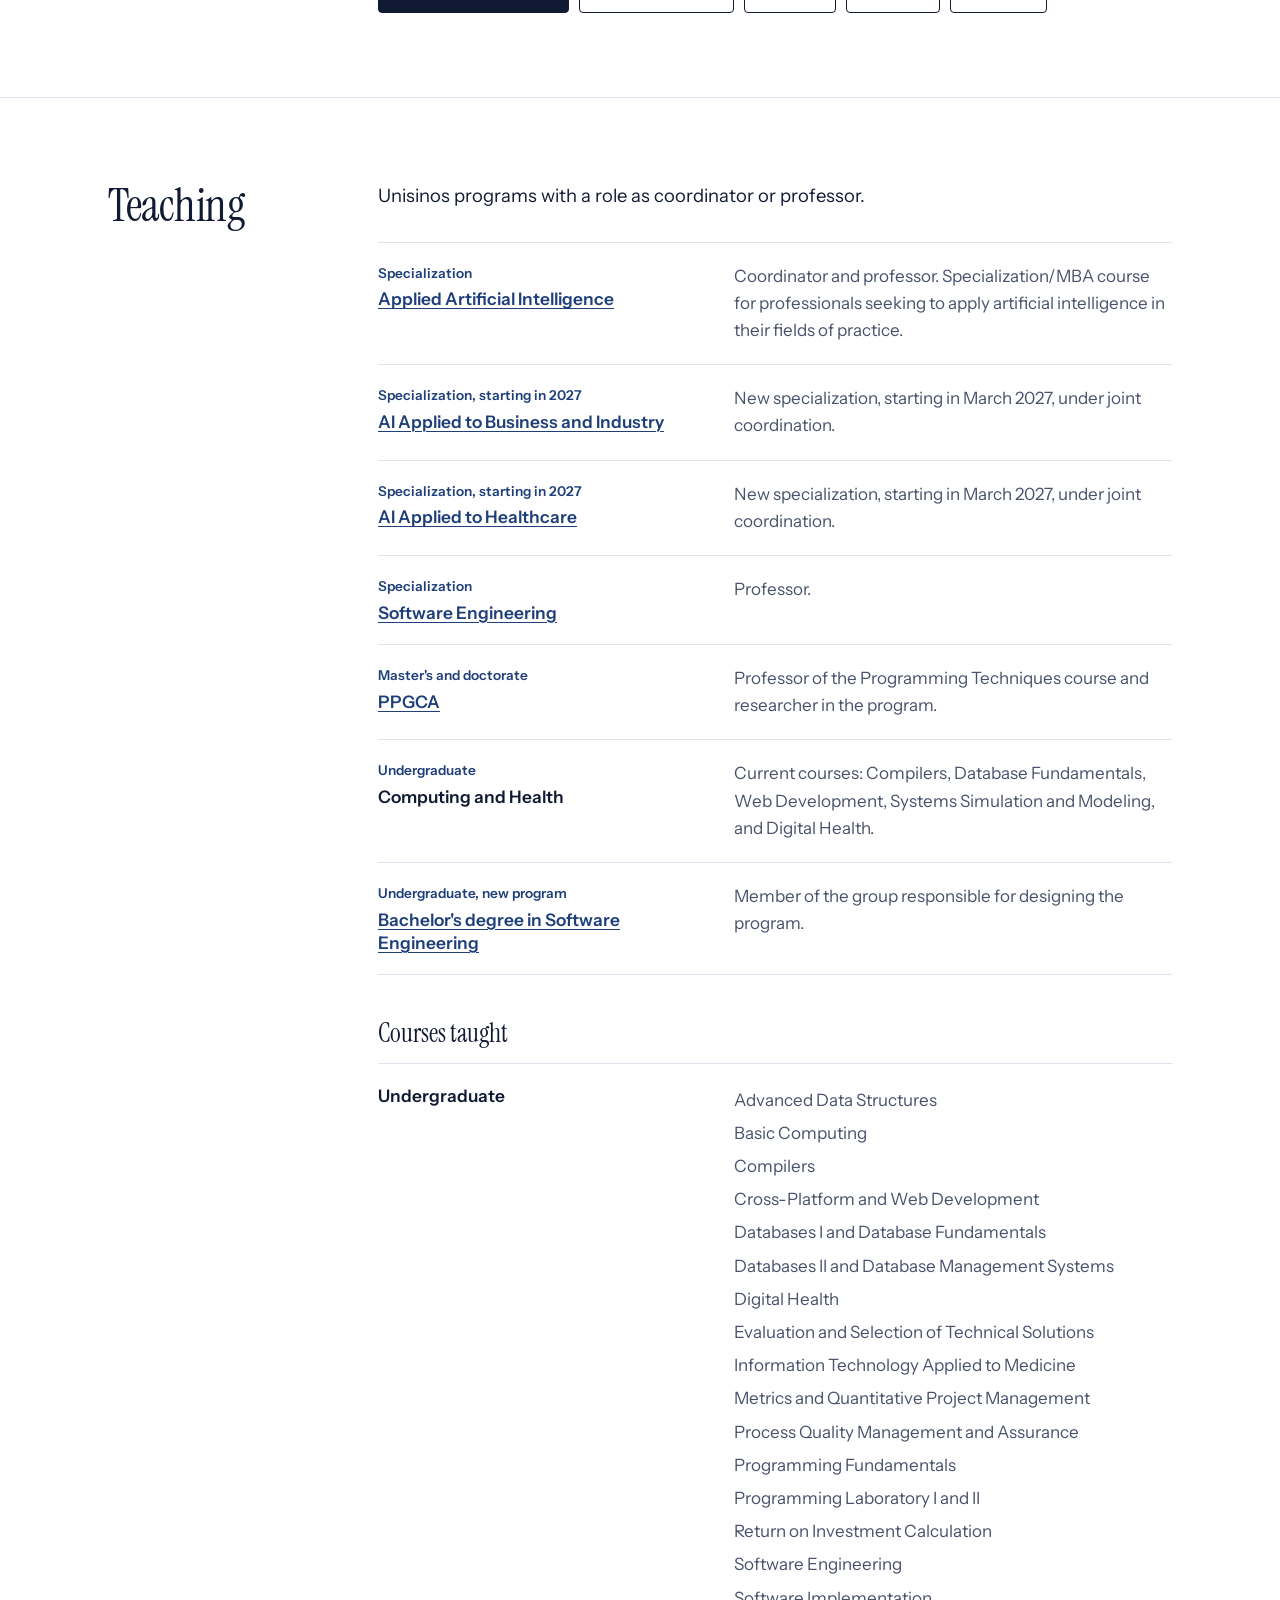
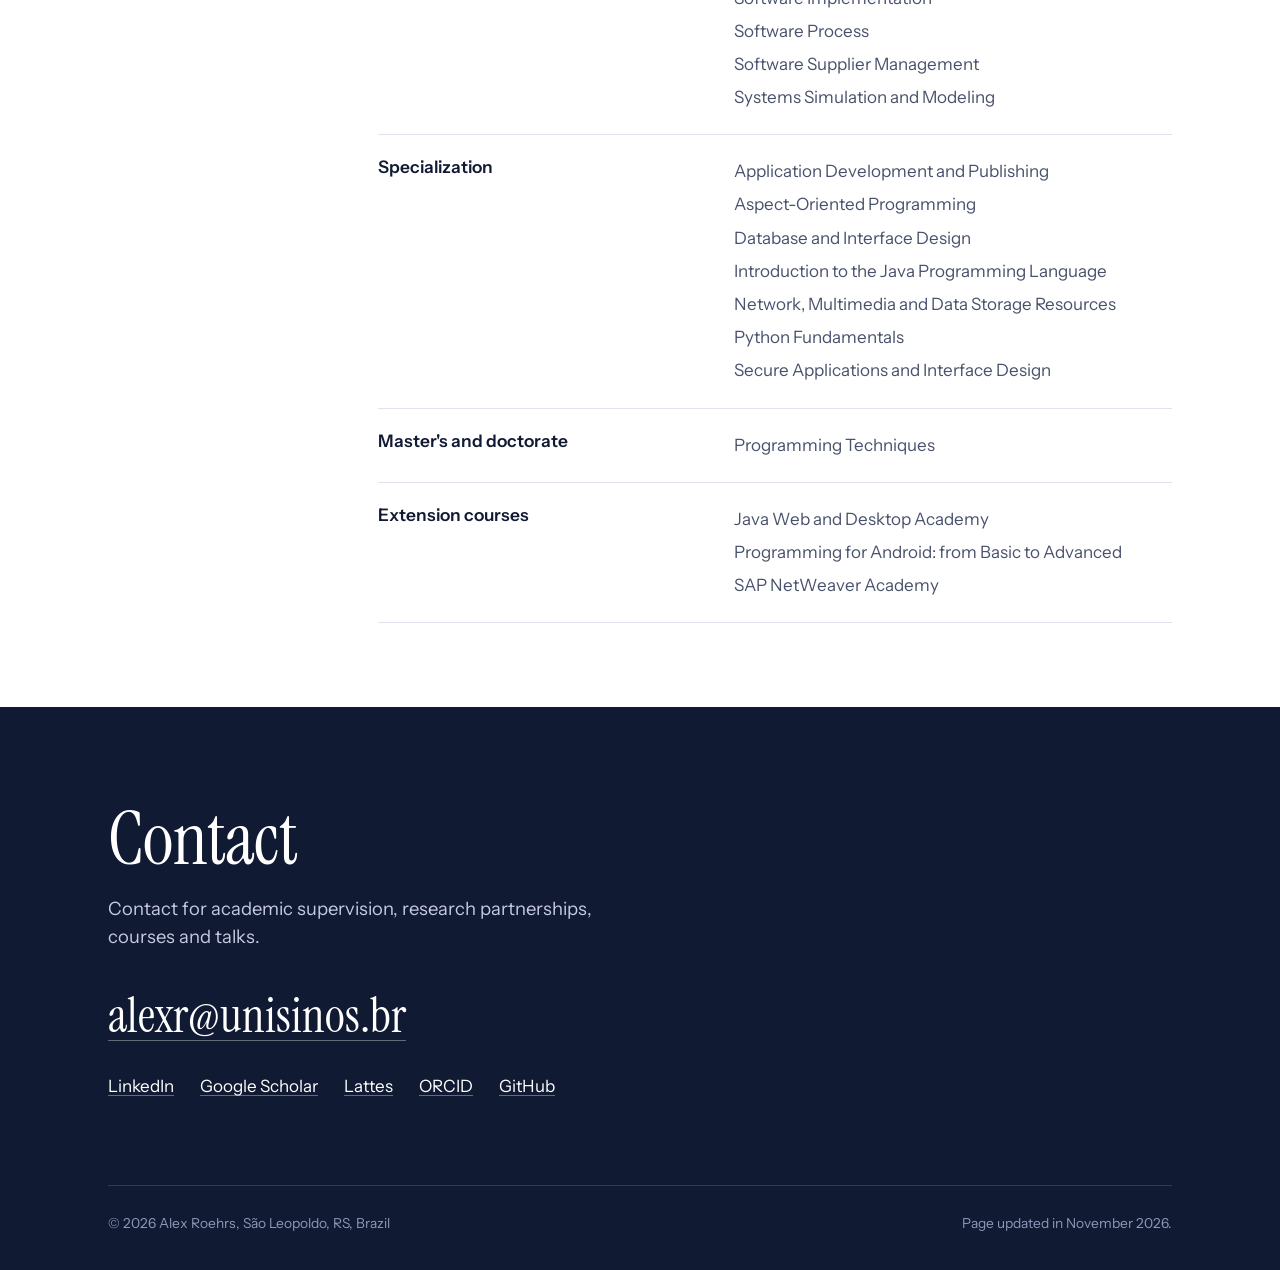
==== commit 20075549: "Agrupa disciplinas equivalentes (inglês)" ====
--- a/en/index.html
+++ b/en/index.html
@@ -72,7 +72,7 @@
 
 <section class="sec" id="ensino"><div class="wrap sec-grid">
   <h2>Teaching</h2>
-  <div><p class="intro">Unisinos programs with a role as coordinator or professor.</p><ul class="rows"><li class="row"><div><span class="meta">Specialization</span><h3><a href="https://www.unisinos.br/pos/mba-e-especializacao/inteligencia-artificial-aplicada" rel="noopener">Applied Artificial Intelligence</a></h3></div><p>Coordinator and professor. Specialization/MBA course for professionals seeking to apply artificial intelligence in their fields of practice.</p></li><li class="row"><div><span class="meta">Specialization, starting in 2027</span><h3><a href="https://www.unisinos.br/pos/mba-e-especializacao/inteligencia-artificial-aplicada-a-negocios-e-industria" rel="noopener">AI Applied to Business and Industry</a></h3></div><p>New specialization, starting in March 2027, under joint coordination.</p></li><li class="row"><div><span class="meta">Specialization, starting in 2027</span><h3><a href="https://www.unisinos.br/pos/mba-e-especializacao/inteligencia-artificial-aplicada-a-saude" rel="noopener">AI Applied to Healthcare</a></h3></div><p>New specialization, starting in March 2027, under joint coordination.</p></li><li class="row"><div><span class="meta">Specialization</span><h3><a href="https://www.unisinos.br/pos/mba-e-especializacao/engenharia-de-software" rel="noopener">Software Engineering</a></h3></div><p>Professor.</p></li><li class="row"><div><span class="meta">Master&#x27;s and doctorate</span><h3><a href="https://www.unisinos.br/pos/mestrado-e-doutorado/computacao-aplicada" rel="noopener">PPGCA</a></h3></div><p>Professor of the Programming Techniques course and researcher in the program.</p></li><li class="row"><div><span class="meta">Undergraduate</span><h3>Computing and Health</h3></div><p>Current courses: Compilers, Database Fundamentals, Web Development, Systems Simulation and Modeling, and Digital Health.</p></li><li class="row"><div><span class="meta">Undergraduate, new program</span><h3><a href="https://www.unisinos.br/graduacao/cursos/engenharia-de-software/sao-leopoldo" rel="noopener">Bachelor&#x27;s degree in Software Engineering</a></h3></div><p>Member of the group responsible for designing the program.</p></li></ul><h3 class="sub">Courses taught</h3><ul class="rows"><li class="row"><h3>Undergraduate</h3><ul class="plain"><li>Evaluation and Selection of Technical Solutions</li><li>Return on Investment Calculation</li><li>Compilers</li><li>Cross-Platform Development</li><li>Web Development</li><li>Software Engineering</li><li>Software Engineering: Requirements and Analysis</li><li>Advanced Data Structures I</li><li>Database Fundamentals</li><li>Programming Fundamentals</li><li>Software Supplier Management</li><li>Process Quality Management and Assurance</li><li>Software Implementation</li><li>Basic Computing</li><li>Programming Laboratory I and II</li><li>Metrics and Quantitative Project Management</li><li>Software Process</li><li>Software Requirements</li><li>Digital Health</li><li>Systems Simulation and Modeling</li><li>Database Management Systems</li><li>Information Technology Applied to Medicine</li></ul></li><li class="row"><h3>Specialization</h3><ul class="plain"><li>Secure Applications and Interface Design</li><li>Application Development and Publishing</li><li>Python Fundamentals</li><li>Introduction to the Java Programming Language</li><li>Aspect-Oriented Programming</li><li>Database and Interface Design</li><li>Network, Multimedia and Data Storage Resources</li></ul></li><li class="row"><h3>Master&#x27;s and doctorate</h3><ul class="plain"><li>Programming Techniques</li></ul></li><li class="row"><h3>Extension courses</h3><ul class="plain"><li>Java Web and Desktop Academy</li><li>SAP NetWeaver Academy</li><li>Programming for Android: from Basic to Advanced</li></ul></li></ul></div>
+  <div><p class="intro">Unisinos programs with a role as coordinator or professor.</p><ul class="rows"><li class="row"><div><span class="meta">Specialization</span><h3><a href="https://www.unisinos.br/pos/mba-e-especializacao/inteligencia-artificial-aplicada" rel="noopener">Applied Artificial Intelligence</a></h3></div><p>Coordinator and professor. Specialization/MBA course for professionals seeking to apply artificial intelligence in their fields of practice.</p></li><li class="row"><div><span class="meta">Specialization, starting in 2027</span><h3><a href="https://www.unisinos.br/pos/mba-e-especializacao/inteligencia-artificial-aplicada-a-negocios-e-industria" rel="noopener">AI Applied to Business and Industry</a></h3></div><p>New specialization, starting in March 2027, under joint coordination.</p></li><li class="row"><div><span class="meta">Specialization, starting in 2027</span><h3><a href="https://www.unisinos.br/pos/mba-e-especializacao/inteligencia-artificial-aplicada-a-saude" rel="noopener">AI Applied to Healthcare</a></h3></div><p>New specialization, starting in March 2027, under joint coordination.</p></li><li class="row"><div><span class="meta">Specialization</span><h3><a href="https://www.unisinos.br/pos/mba-e-especializacao/engenharia-de-software" rel="noopener">Software Engineering</a></h3></div><p>Professor.</p></li><li class="row"><div><span class="meta">Master&#x27;s and doctorate</span><h3><a href="https://www.unisinos.br/pos/mestrado-e-doutorado/computacao-aplicada" rel="noopener">PPGCA</a></h3></div><p>Professor of the Programming Techniques course and researcher in the program.</p></li><li class="row"><div><span class="meta">Undergraduate</span><h3>Computing and Health</h3></div><p>Current courses: Compilers, Database Fundamentals, Web Development, Systems Simulation and Modeling, and Digital Health.</p></li><li class="row"><div><span class="meta">Undergraduate, new program</span><h3><a href="https://www.unisinos.br/graduacao/cursos/engenharia-de-software/sao-leopoldo" rel="noopener">Bachelor&#x27;s degree in Software Engineering</a></h3></div><p>Member of the group responsible for designing the program.</p></li></ul><h3 class="sub">Courses taught</h3><ul class="rows"><li class="row"><h3>Undergraduate</h3><ul class="plain"><li>Advanced Data Structures</li><li>Basic Computing</li><li>Compilers</li><li>Cross-Platform and Web Development</li><li>Databases I and Database Fundamentals</li><li>Databases II and Database Management Systems</li><li>Digital Health</li><li>Evaluation and Selection of Technical Solutions</li><li>Information Technology Applied to Medicine</li><li>Metrics and Quantitative Project Management</li><li>Process Quality Management and Assurance</li><li>Programming Fundamentals</li><li>Programming Laboratory I and II</li><li>Return on Investment Calculation</li><li>Software Engineering</li><li>Software Implementation</li><li>Software Process</li><li>Software Supplier Management</li><li>Systems Simulation and Modeling</li></ul></li><li class="row"><h3>Specialization</h3><ul class="plain"><li>Application Development and Publishing</li><li>Aspect-Oriented Programming</li><li>Database and Interface Design</li><li>Introduction to the Java Programming Language</li><li>Network, Multimedia and Data Storage Resources</li><li>Python Fundamentals</li><li>Secure Applications and Interface Design</li></ul></li><li class="row"><h3>Master&#x27;s and doctorate</h3><ul class="plain"><li>Programming Techniques</li></ul></li><li class="row"><h3>Extension courses</h3><ul class="plain"><li>Java Web and Desktop Academy</li><li>Programming for Android: from Basic to Advanced</li><li>SAP NetWeaver Academy</li></ul></li></ul></div>
 </div></section>
 
 <section class="contact" id="contato"><div class="wrap">
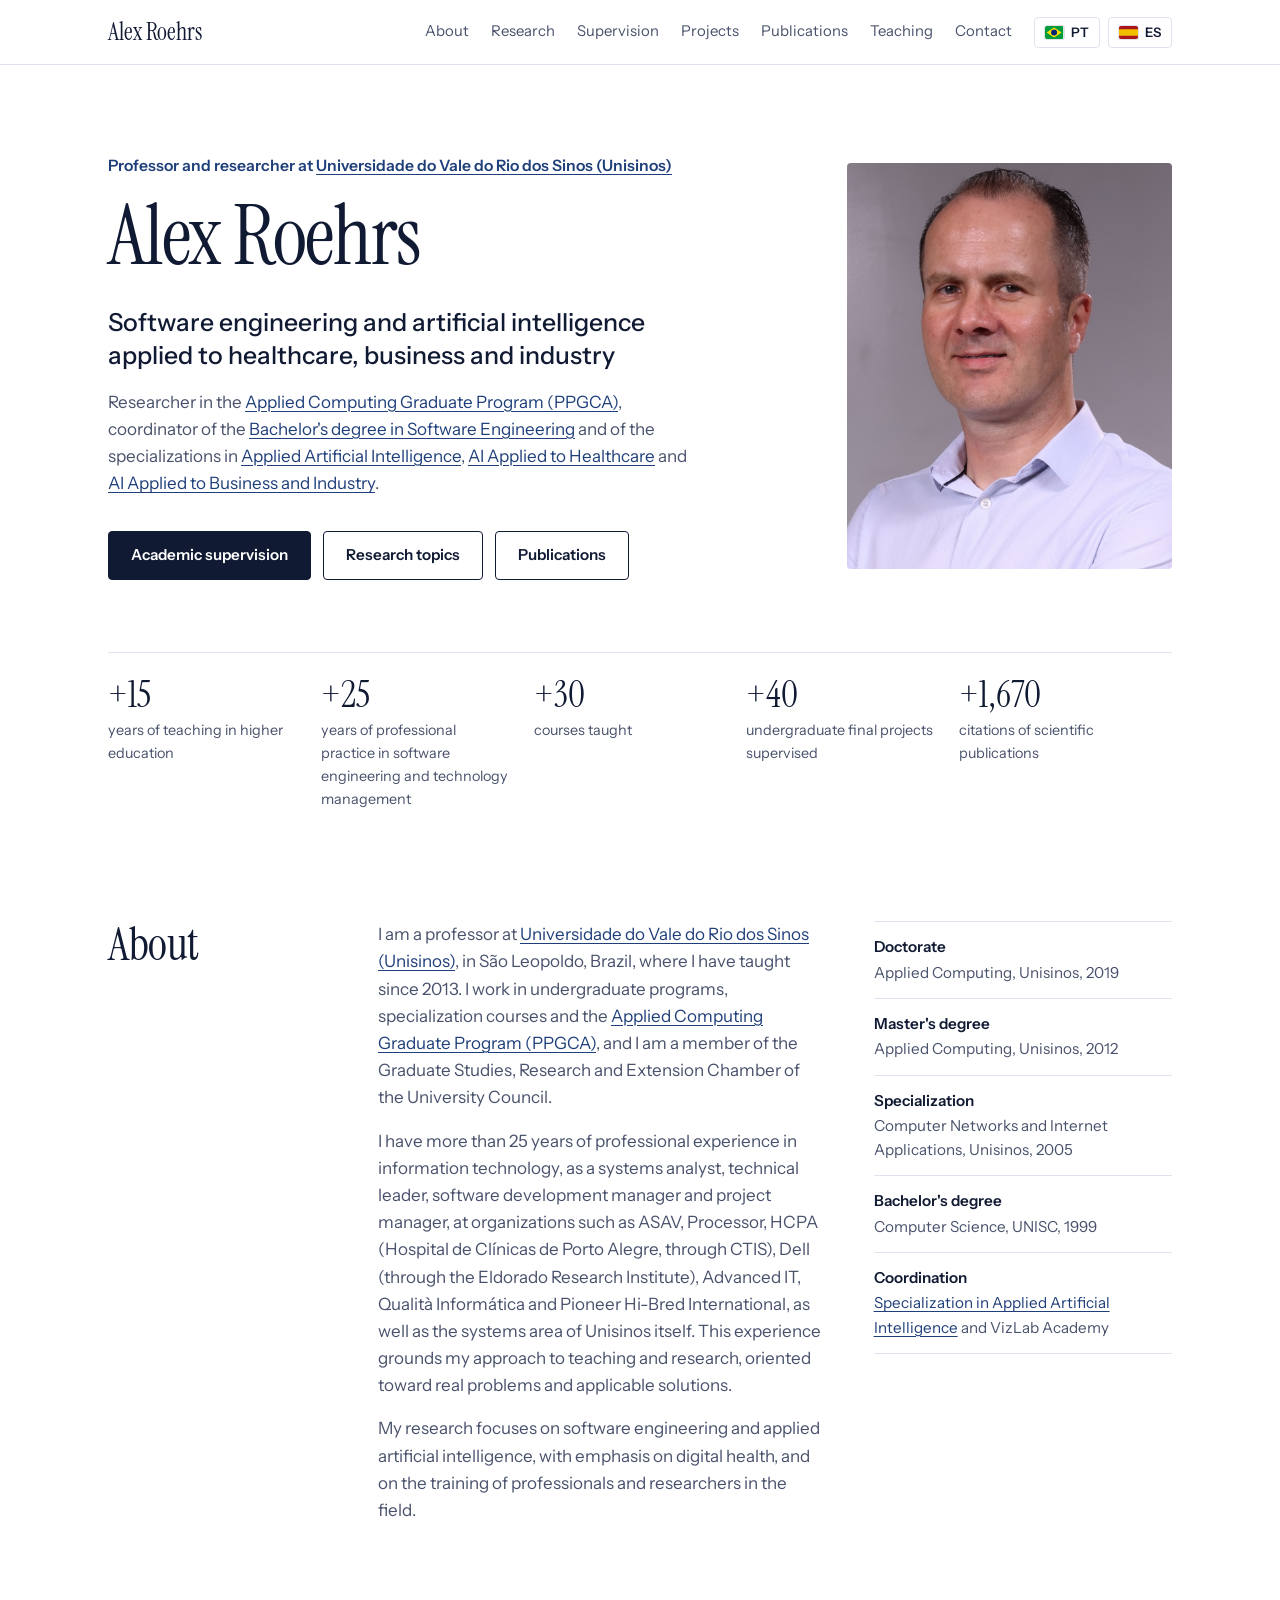
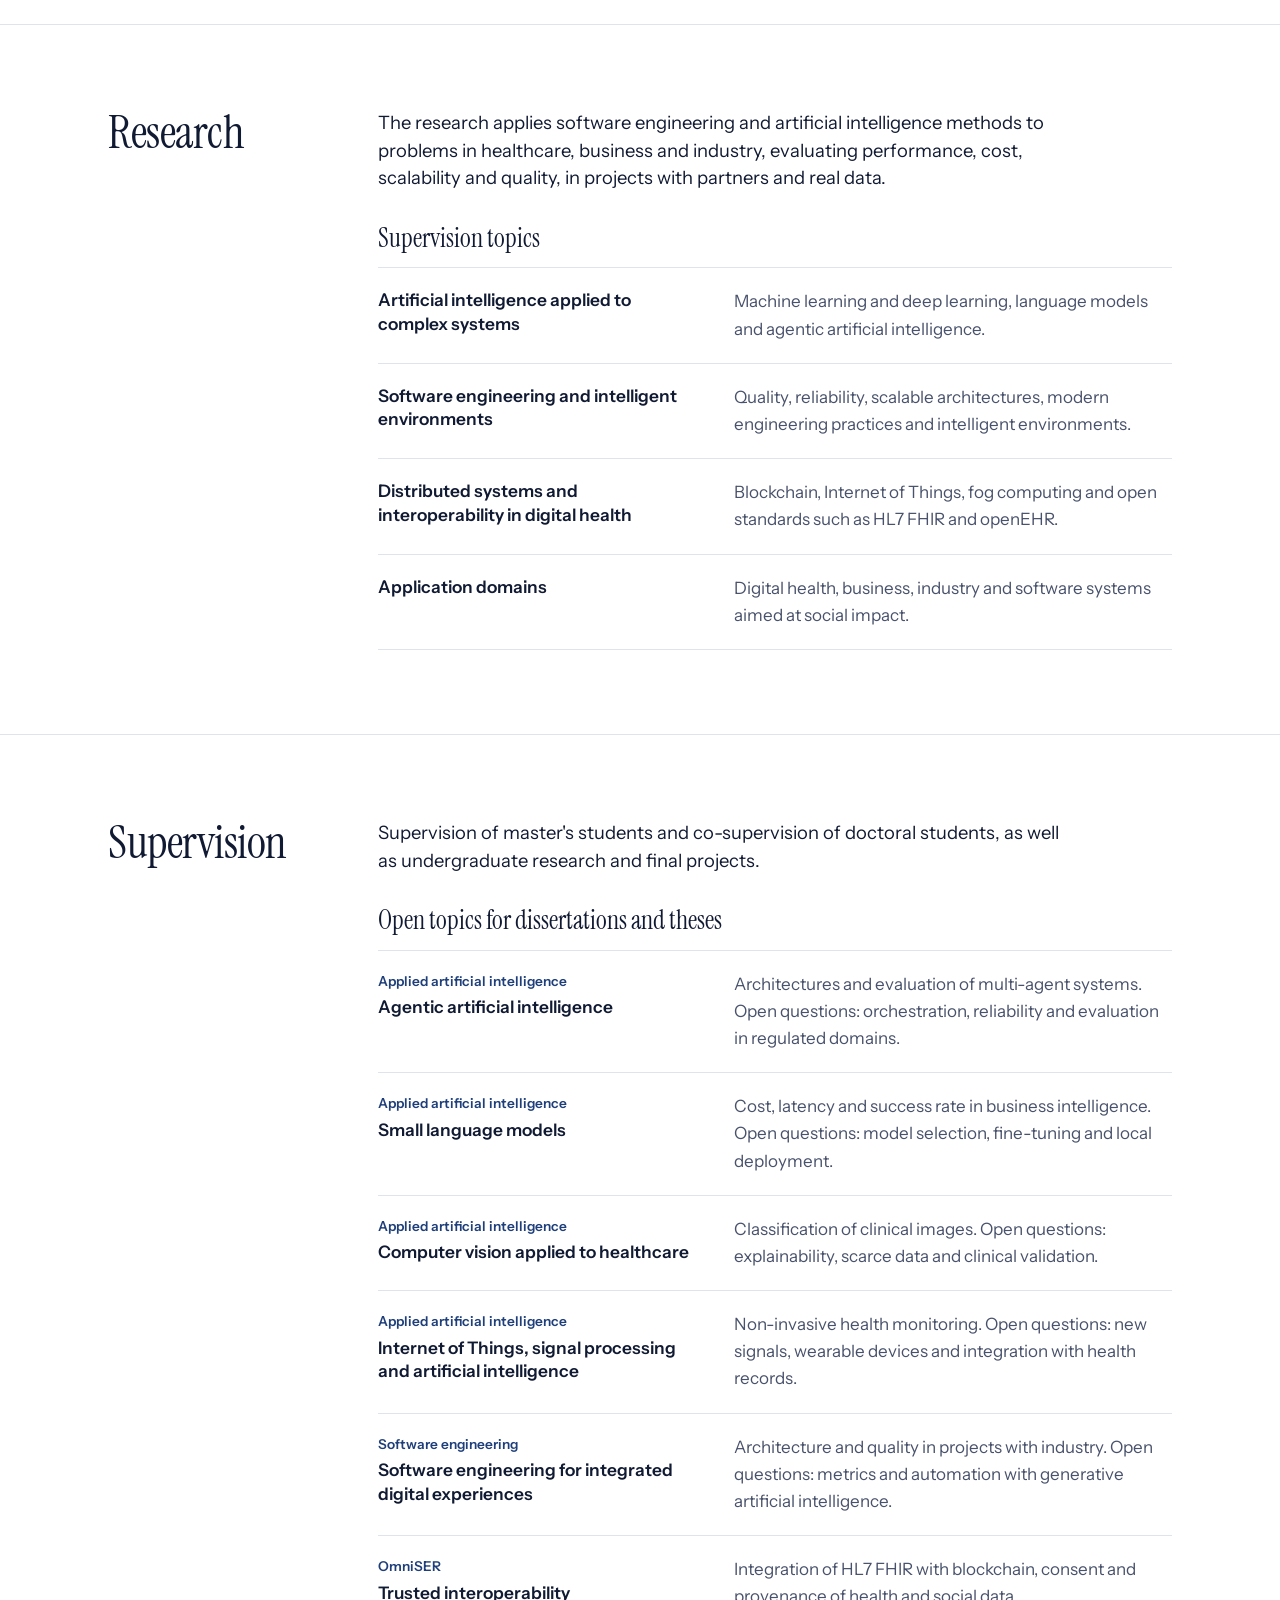
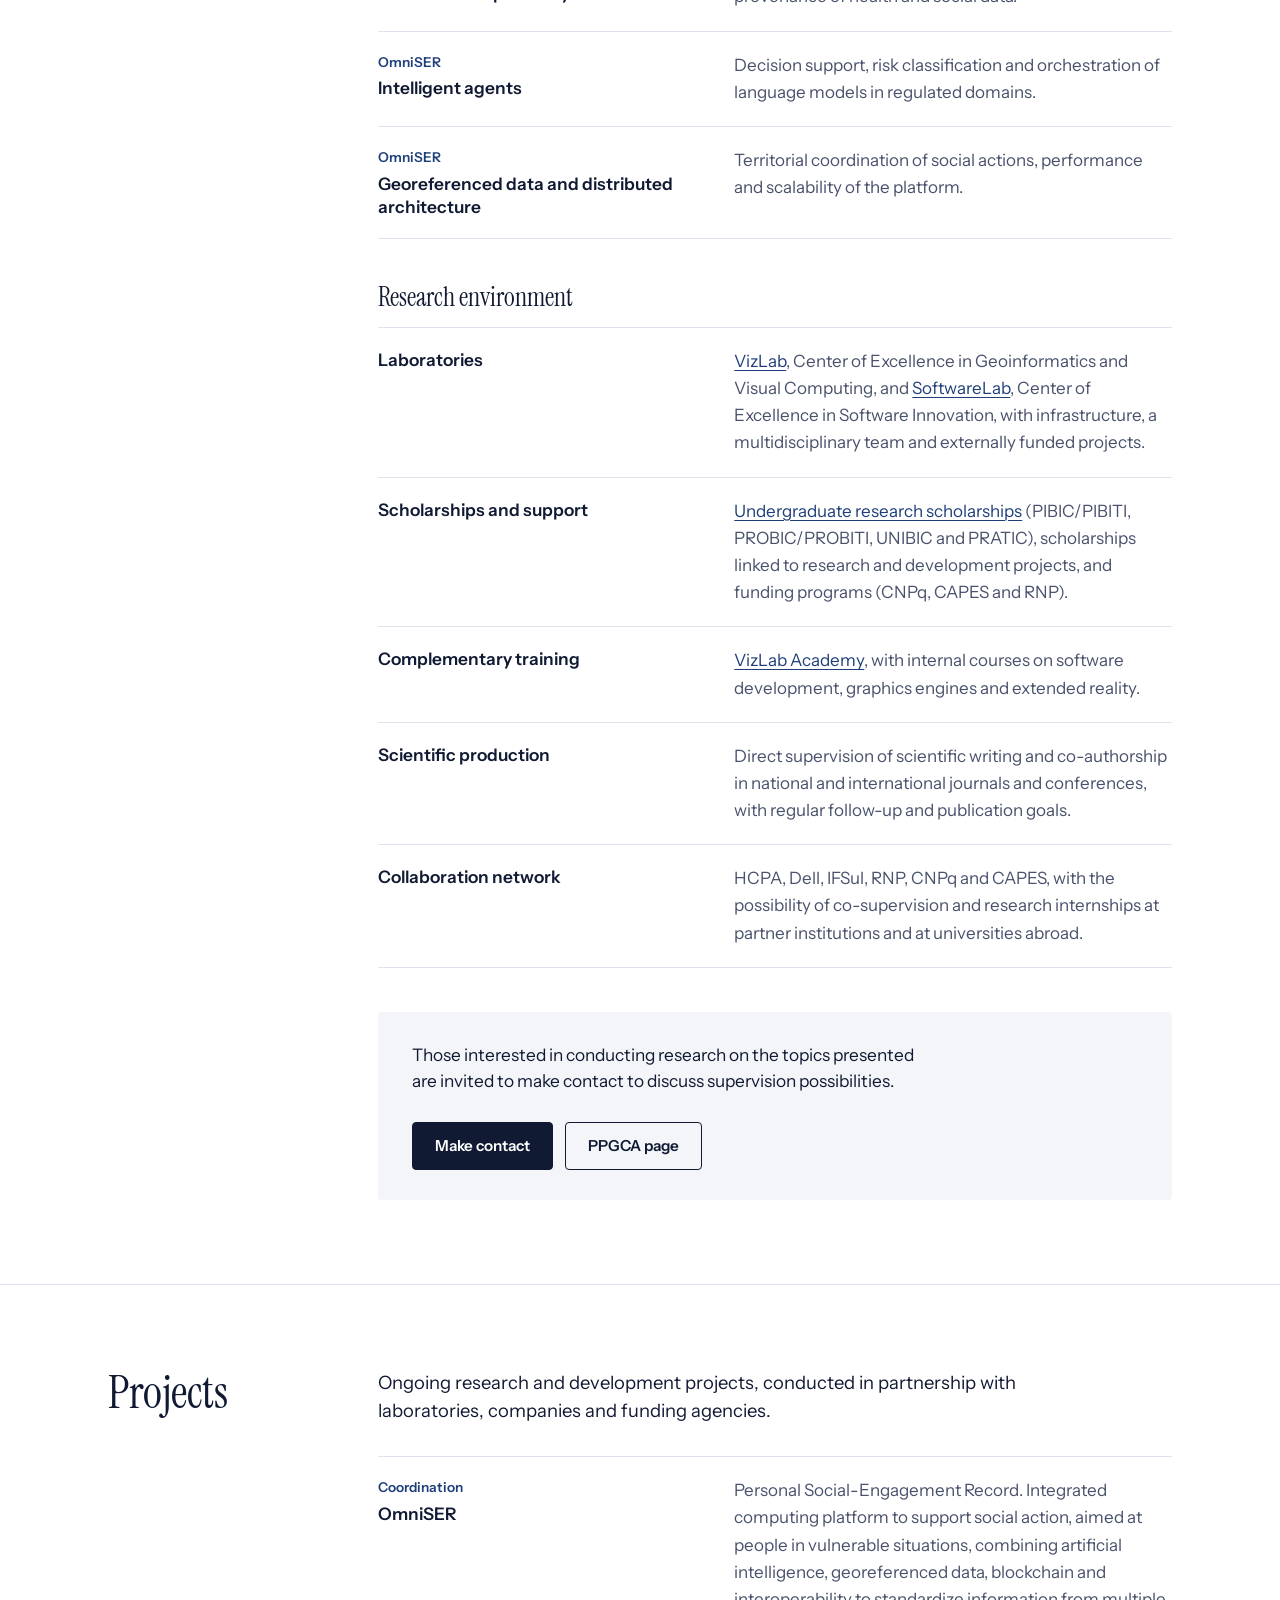
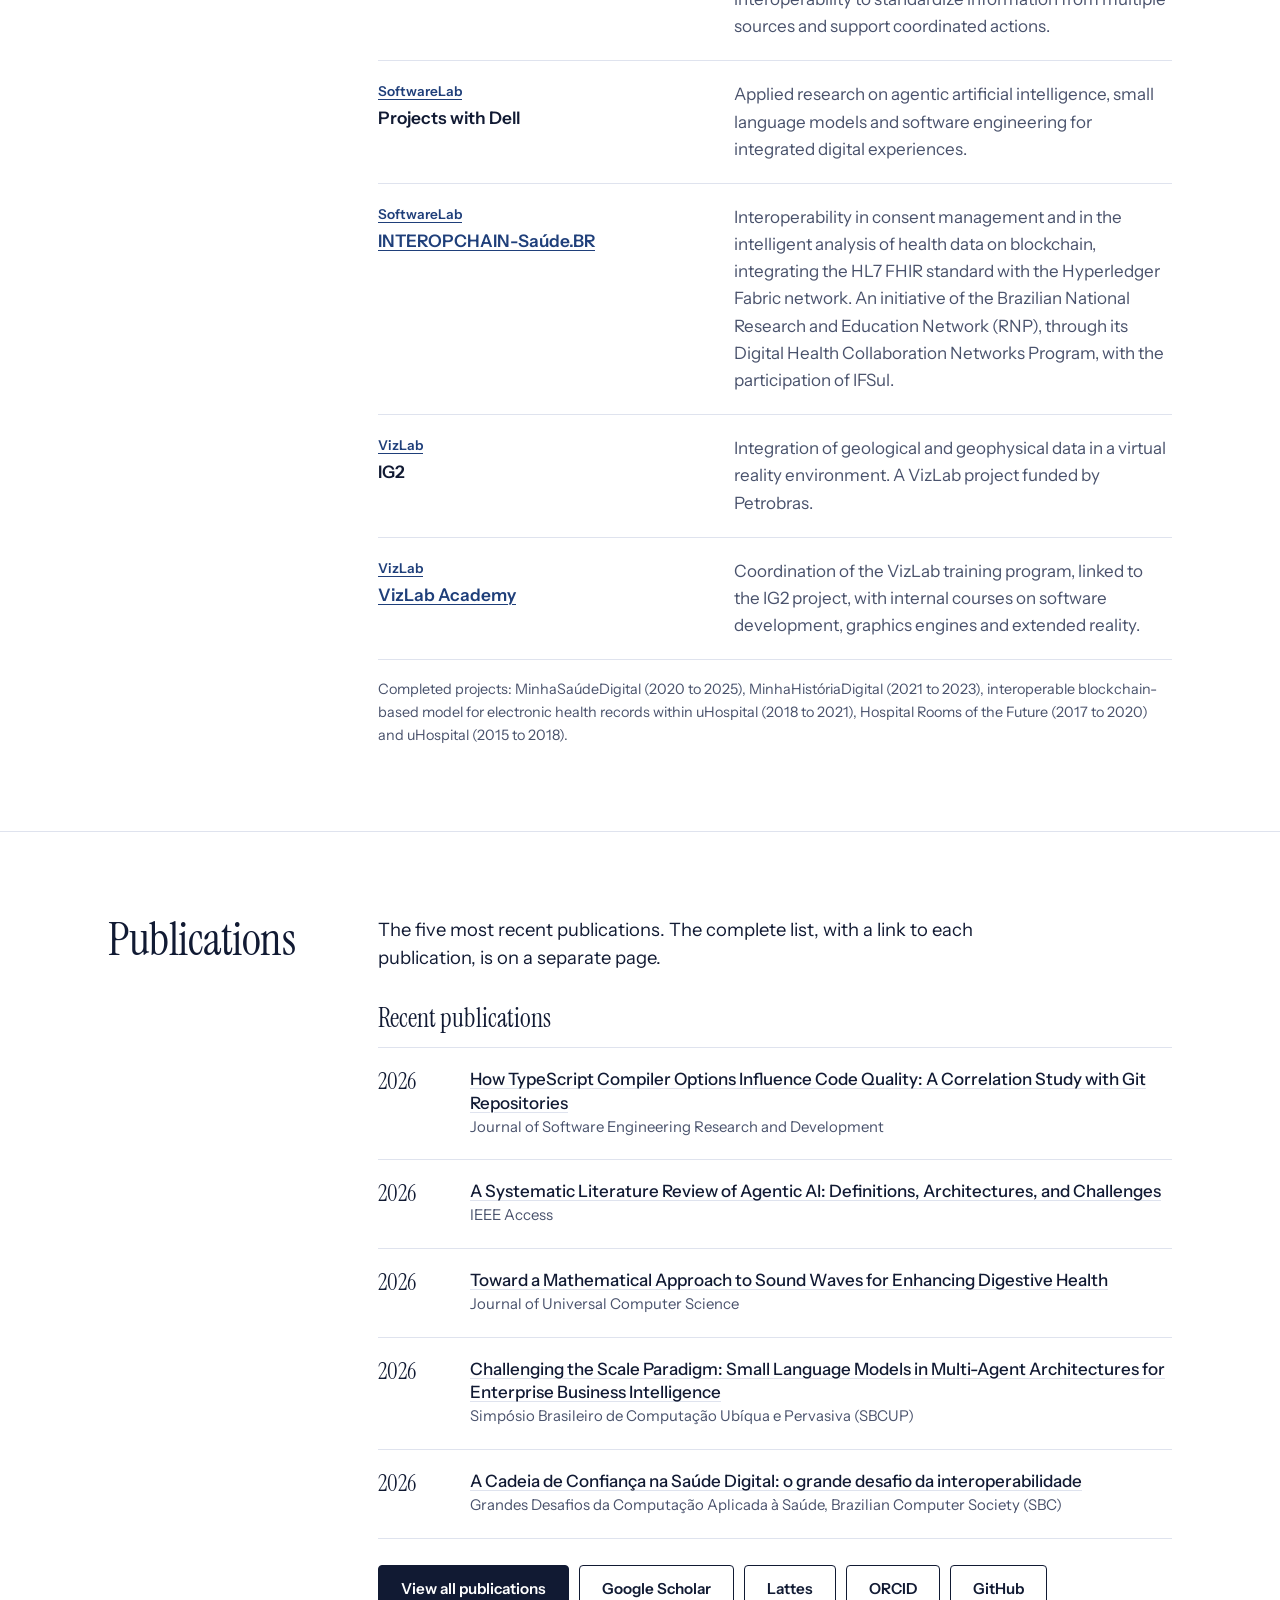
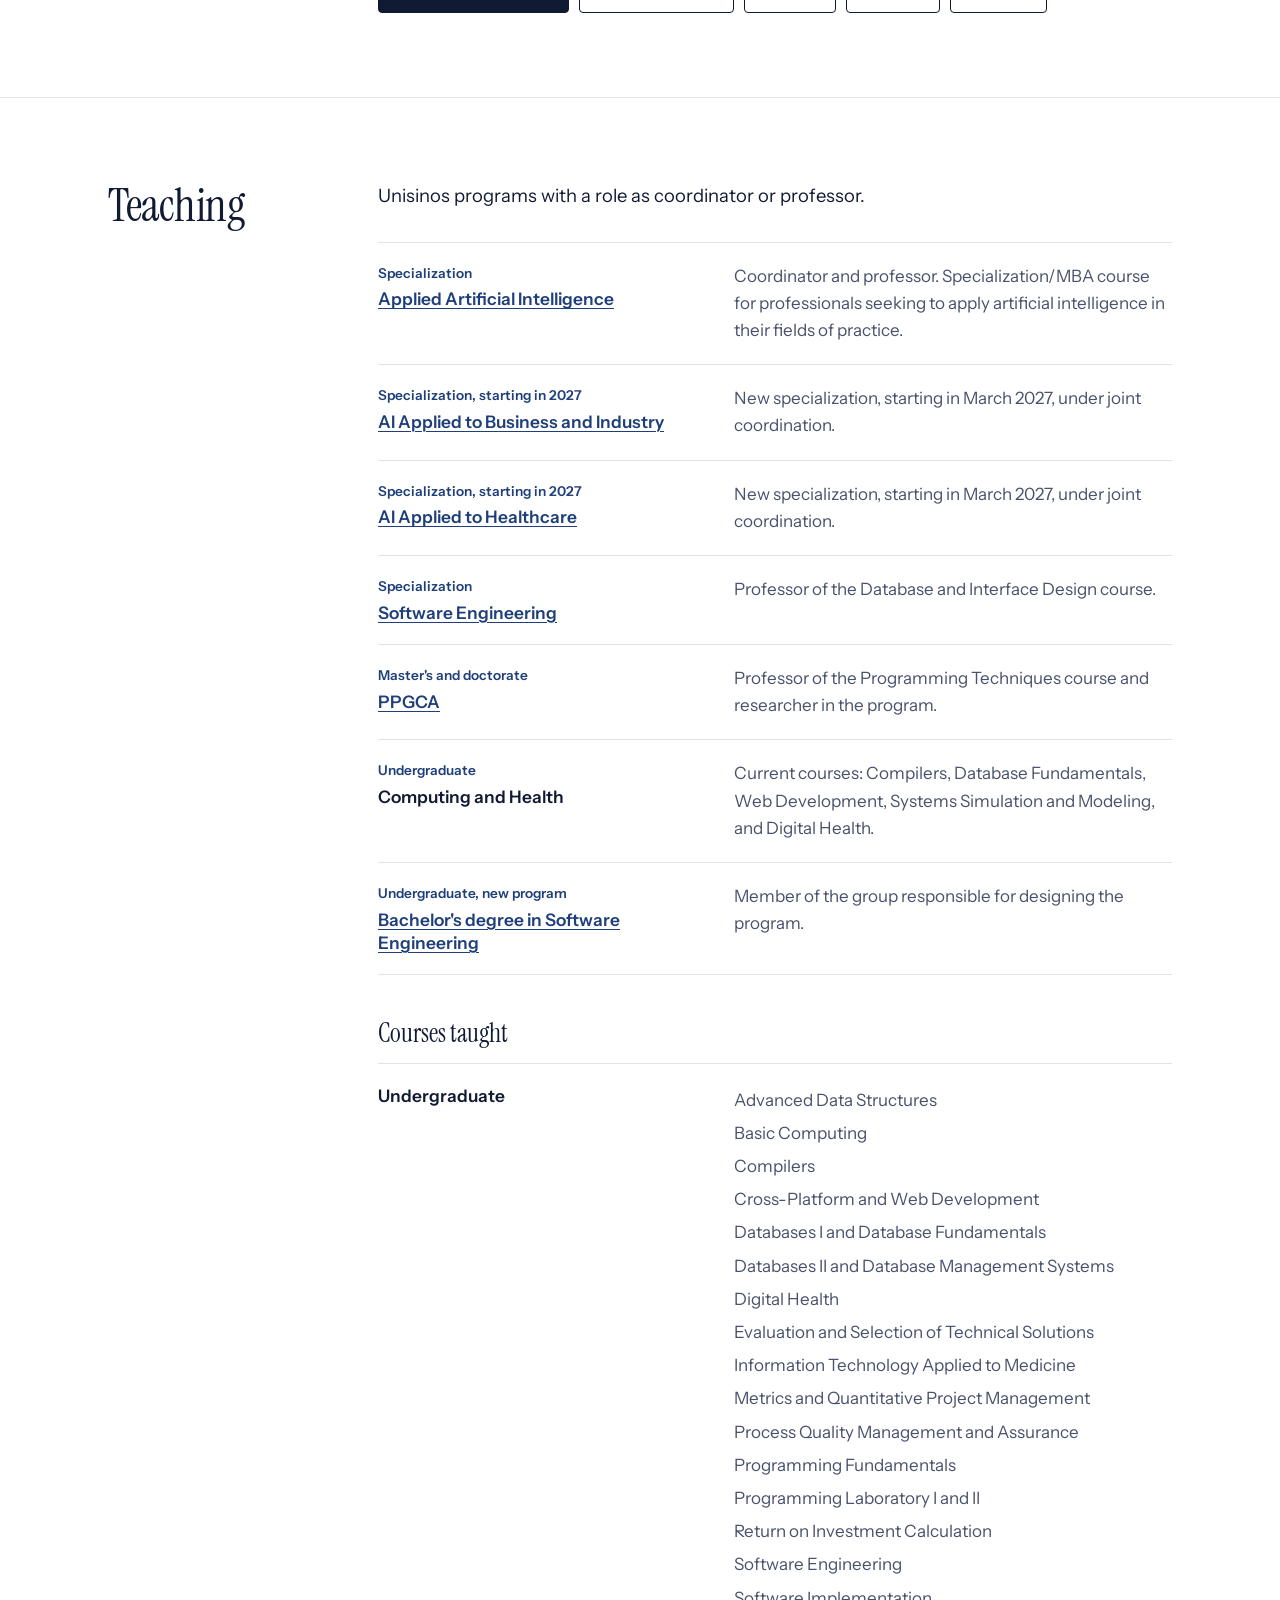
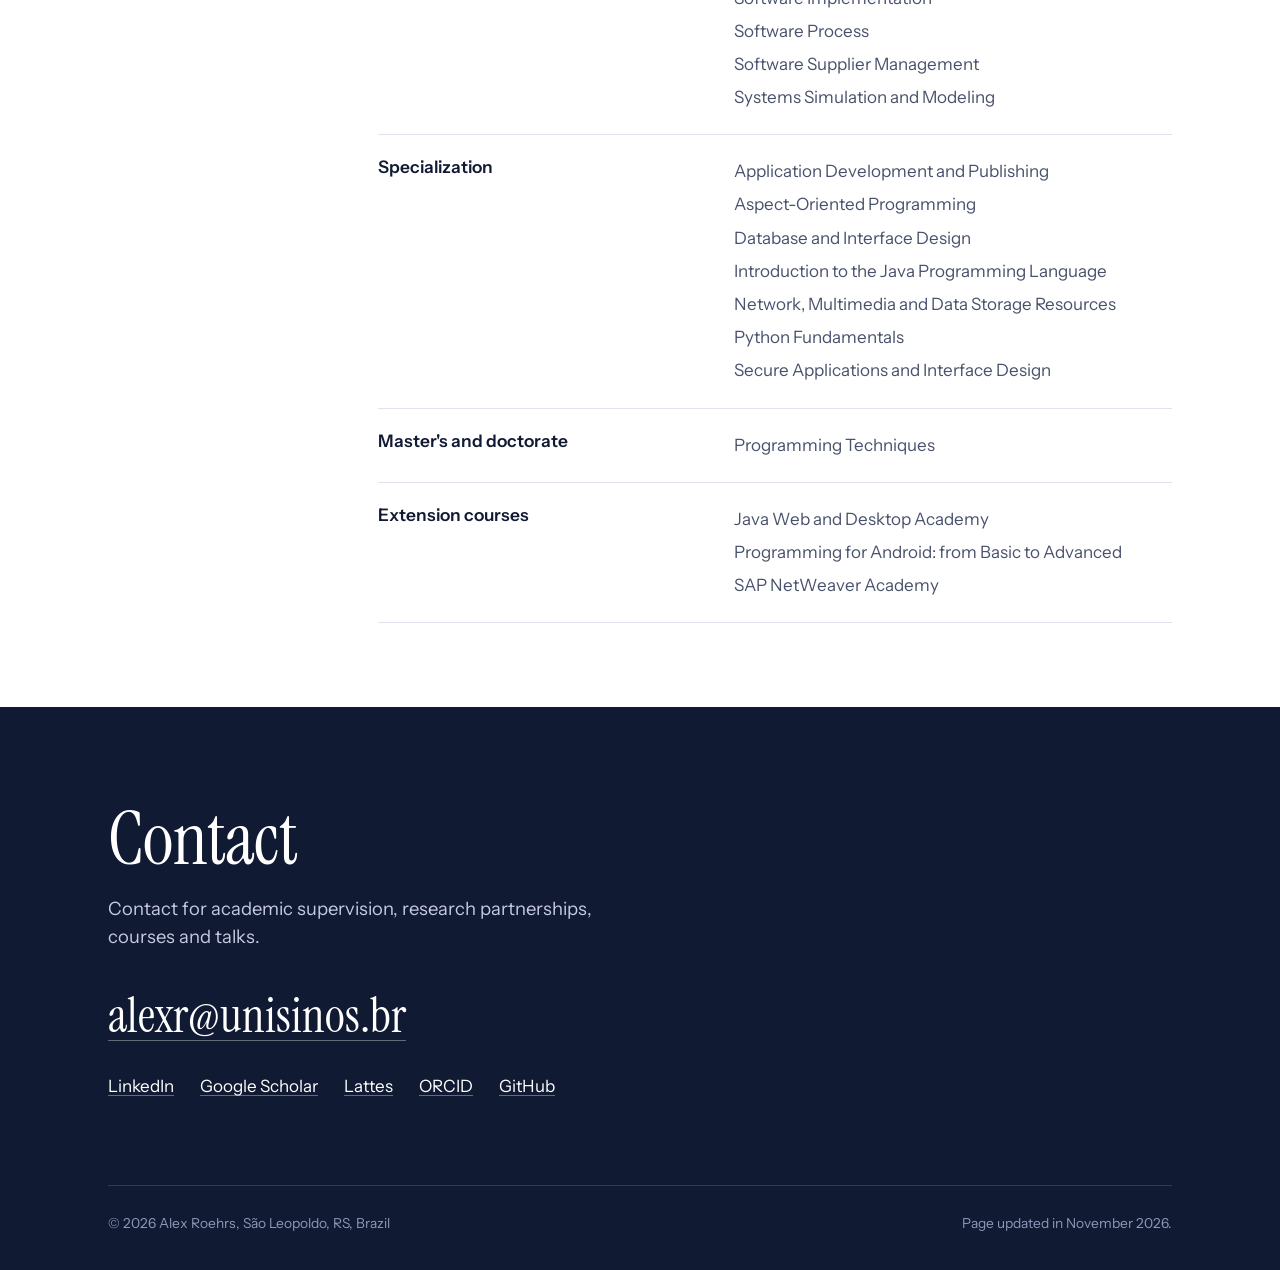
==== commit 40e3c417: "Disciplina na Especialização em Eng. de Software (inglês)" ====
--- a/en/index.html
+++ b/en/index.html
@@ -72,7 +72,7 @@
 
 <section class="sec" id="ensino"><div class="wrap sec-grid">
   <h2>Teaching</h2>
-  <div><p class="intro">Unisinos programs with a role as coordinator or professor.</p><ul class="rows"><li class="row"><div><span class="meta">Specialization</span><h3><a href="https://www.unisinos.br/pos/mba-e-especializacao/inteligencia-artificial-aplicada" rel="noopener">Applied Artificial Intelligence</a></h3></div><p>Coordinator and professor. Specialization/MBA course for professionals seeking to apply artificial intelligence in their fields of practice.</p></li><li class="row"><div><span class="meta">Specialization, starting in 2027</span><h3><a href="https://www.unisinos.br/pos/mba-e-especializacao/inteligencia-artificial-aplicada-a-negocios-e-industria" rel="noopener">AI Applied to Business and Industry</a></h3></div><p>New specialization, starting in March 2027, under joint coordination.</p></li><li class="row"><div><span class="meta">Specialization, starting in 2027</span><h3><a href="https://www.unisinos.br/pos/mba-e-especializacao/inteligencia-artificial-aplicada-a-saude" rel="noopener">AI Applied to Healthcare</a></h3></div><p>New specialization, starting in March 2027, under joint coordination.</p></li><li class="row"><div><span class="meta">Specialization</span><h3><a href="https://www.unisinos.br/pos/mba-e-especializacao/engenharia-de-software" rel="noopener">Software Engineering</a></h3></div><p>Professor.</p></li><li class="row"><div><span class="meta">Master&#x27;s and doctorate</span><h3><a href="https://www.unisinos.br/pos/mestrado-e-doutorado/computacao-aplicada" rel="noopener">PPGCA</a></h3></div><p>Professor of the Programming Techniques course and researcher in the program.</p></li><li class="row"><div><span class="meta">Undergraduate</span><h3>Computing and Health</h3></div><p>Current courses: Compilers, Database Fundamentals, Web Development, Systems Simulation and Modeling, and Digital Health.</p></li><li class="row"><div><span class="meta">Undergraduate, new program</span><h3><a href="https://www.unisinos.br/graduacao/cursos/engenharia-de-software/sao-leopoldo" rel="noopener">Bachelor&#x27;s degree in Software Engineering</a></h3></div><p>Member of the group responsible for designing the program.</p></li></ul><h3 class="sub">Courses taught</h3><ul class="rows"><li class="row"><h3>Undergraduate</h3><ul class="plain"><li>Advanced Data Structures</li><li>Basic Computing</li><li>Compilers</li><li>Cross-Platform and Web Development</li><li>Databases I and Database Fundamentals</li><li>Databases II and Database Management Systems</li><li>Digital Health</li><li>Evaluation and Selection of Technical Solutions</li><li>Information Technology Applied to Medicine</li><li>Metrics and Quantitative Project Management</li><li>Process Quality Management and Assurance</li><li>Programming Fundamentals</li><li>Programming Laboratory I and II</li><li>Return on Investment Calculation</li><li>Software Engineering</li><li>Software Implementation</li><li>Software Process</li><li>Software Supplier Management</li><li>Systems Simulation and Modeling</li></ul></li><li class="row"><h3>Specialization</h3><ul class="plain"><li>Application Development and Publishing</li><li>Aspect-Oriented Programming</li><li>Database and Interface Design</li><li>Introduction to the Java Programming Language</li><li>Network, Multimedia and Data Storage Resources</li><li>Python Fundamentals</li><li>Secure Applications and Interface Design</li></ul></li><li class="row"><h3>Master&#x27;s and doctorate</h3><ul class="plain"><li>Programming Techniques</li></ul></li><li class="row"><h3>Extension courses</h3><ul class="plain"><li>Java Web and Desktop Academy</li><li>Programming for Android: from Basic to Advanced</li><li>SAP NetWeaver Academy</li></ul></li></ul></div>
+  <div><p class="intro">Unisinos programs with a role as coordinator or professor.</p><ul class="rows"><li class="row"><div><span class="meta">Specialization</span><h3><a href="https://www.unisinos.br/pos/mba-e-especializacao/inteligencia-artificial-aplicada" rel="noopener">Applied Artificial Intelligence</a></h3></div><p>Coordinator and professor. Specialization/MBA course for professionals seeking to apply artificial intelligence in their fields of practice.</p></li><li class="row"><div><span class="meta">Specialization, starting in 2027</span><h3><a href="https://www.unisinos.br/pos/mba-e-especializacao/inteligencia-artificial-aplicada-a-negocios-e-industria" rel="noopener">AI Applied to Business and Industry</a></h3></div><p>New specialization, starting in March 2027, under joint coordination.</p></li><li class="row"><div><span class="meta">Specialization, starting in 2027</span><h3><a href="https://www.unisinos.br/pos/mba-e-especializacao/inteligencia-artificial-aplicada-a-saude" rel="noopener">AI Applied to Healthcare</a></h3></div><p>New specialization, starting in March 2027, under joint coordination.</p></li><li class="row"><div><span class="meta">Specialization</span><h3><a href="https://www.unisinos.br/pos/mba-e-especializacao/engenharia-de-software" rel="noopener">Software Engineering</a></h3></div><p>Professor of the Database and Interface Design course.</p></li><li class="row"><div><span class="meta">Master&#x27;s and doctorate</span><h3><a href="https://www.unisinos.br/pos/mestrado-e-doutorado/computacao-aplicada" rel="noopener">PPGCA</a></h3></div><p>Professor of the Programming Techniques course and researcher in the program.</p></li><li class="row"><div><span class="meta">Undergraduate</span><h3>Computing and Health</h3></div><p>Current courses: Compilers, Database Fundamentals, Web Development, Systems Simulation and Modeling, and Digital Health.</p></li><li class="row"><div><span class="meta">Undergraduate, new program</span><h3><a href="https://www.unisinos.br/graduacao/cursos/engenharia-de-software/sao-leopoldo" rel="noopener">Bachelor&#x27;s degree in Software Engineering</a></h3></div><p>Member of the group responsible for designing the program.</p></li></ul><h3 class="sub">Courses taught</h3><ul class="rows"><li class="row"><h3>Undergraduate</h3><ul class="plain"><li>Advanced Data Structures</li><li>Basic Computing</li><li>Compilers</li><li>Cross-Platform and Web Development</li><li>Databases I and Database Fundamentals</li><li>Databases II and Database Management Systems</li><li>Digital Health</li><li>Evaluation and Selection of Technical Solutions</li><li>Information Technology Applied to Medicine</li><li>Metrics and Quantitative Project Management</li><li>Process Quality Management and Assurance</li><li>Programming Fundamentals</li><li>Programming Laboratory I and II</li><li>Return on Investment Calculation</li><li>Software Engineering</li><li>Software Implementation</li><li>Software Process</li><li>Software Supplier Management</li><li>Systems Simulation and Modeling</li></ul></li><li class="row"><h3>Specialization</h3><ul class="plain"><li>Application Development and Publishing</li><li>Aspect-Oriented Programming</li><li>Database and Interface Design</li><li>Introduction to the Java Programming Language</li><li>Network, Multimedia and Data Storage Resources</li><li>Python Fundamentals</li><li>Secure Applications and Interface Design</li></ul></li><li class="row"><h3>Master&#x27;s and doctorate</h3><ul class="plain"><li>Programming Techniques</li></ul></li><li class="row"><h3>Extension courses</h3><ul class="plain"><li>Java Web and Desktop Academy</li><li>Programming for Android: from Basic to Advanced</li><li>SAP NetWeaver Academy</li></ul></li></ul></div>
 </div></section>
 
 <section class="contact" id="contato"><div class="wrap">
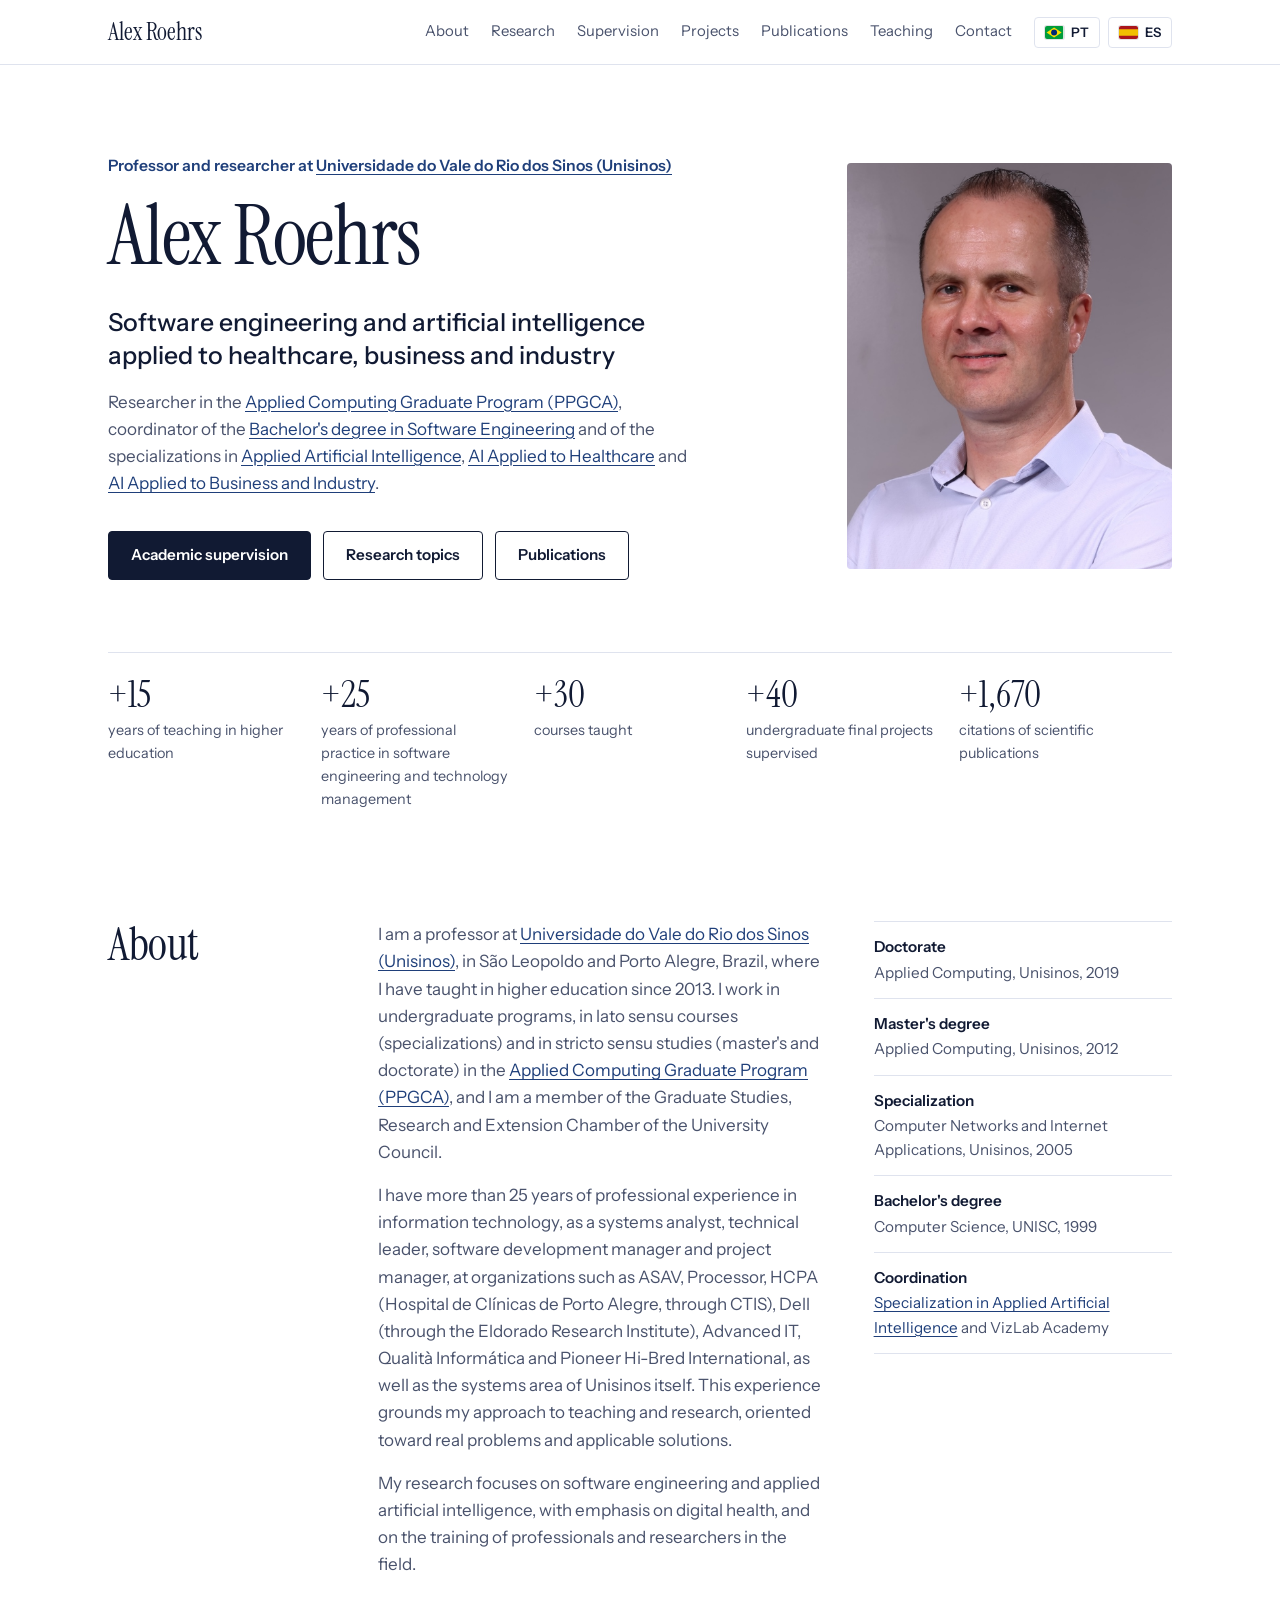
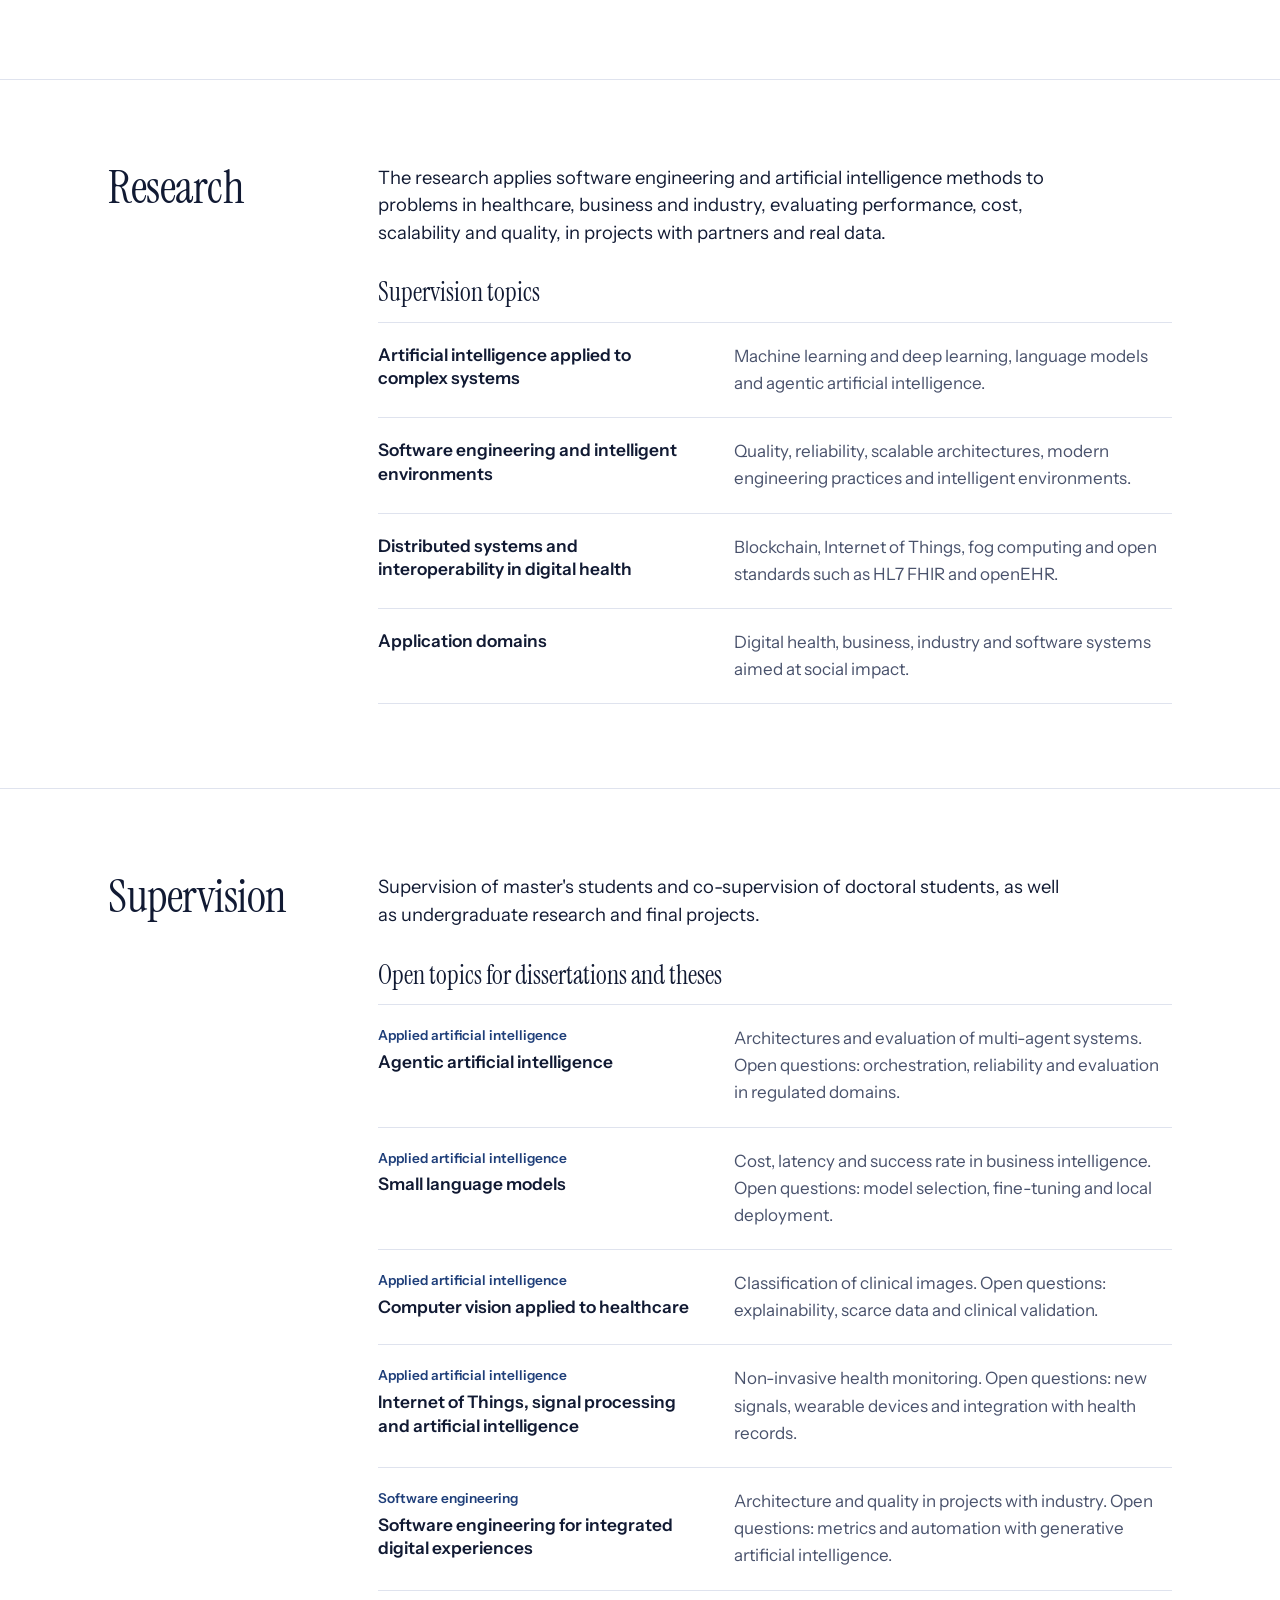
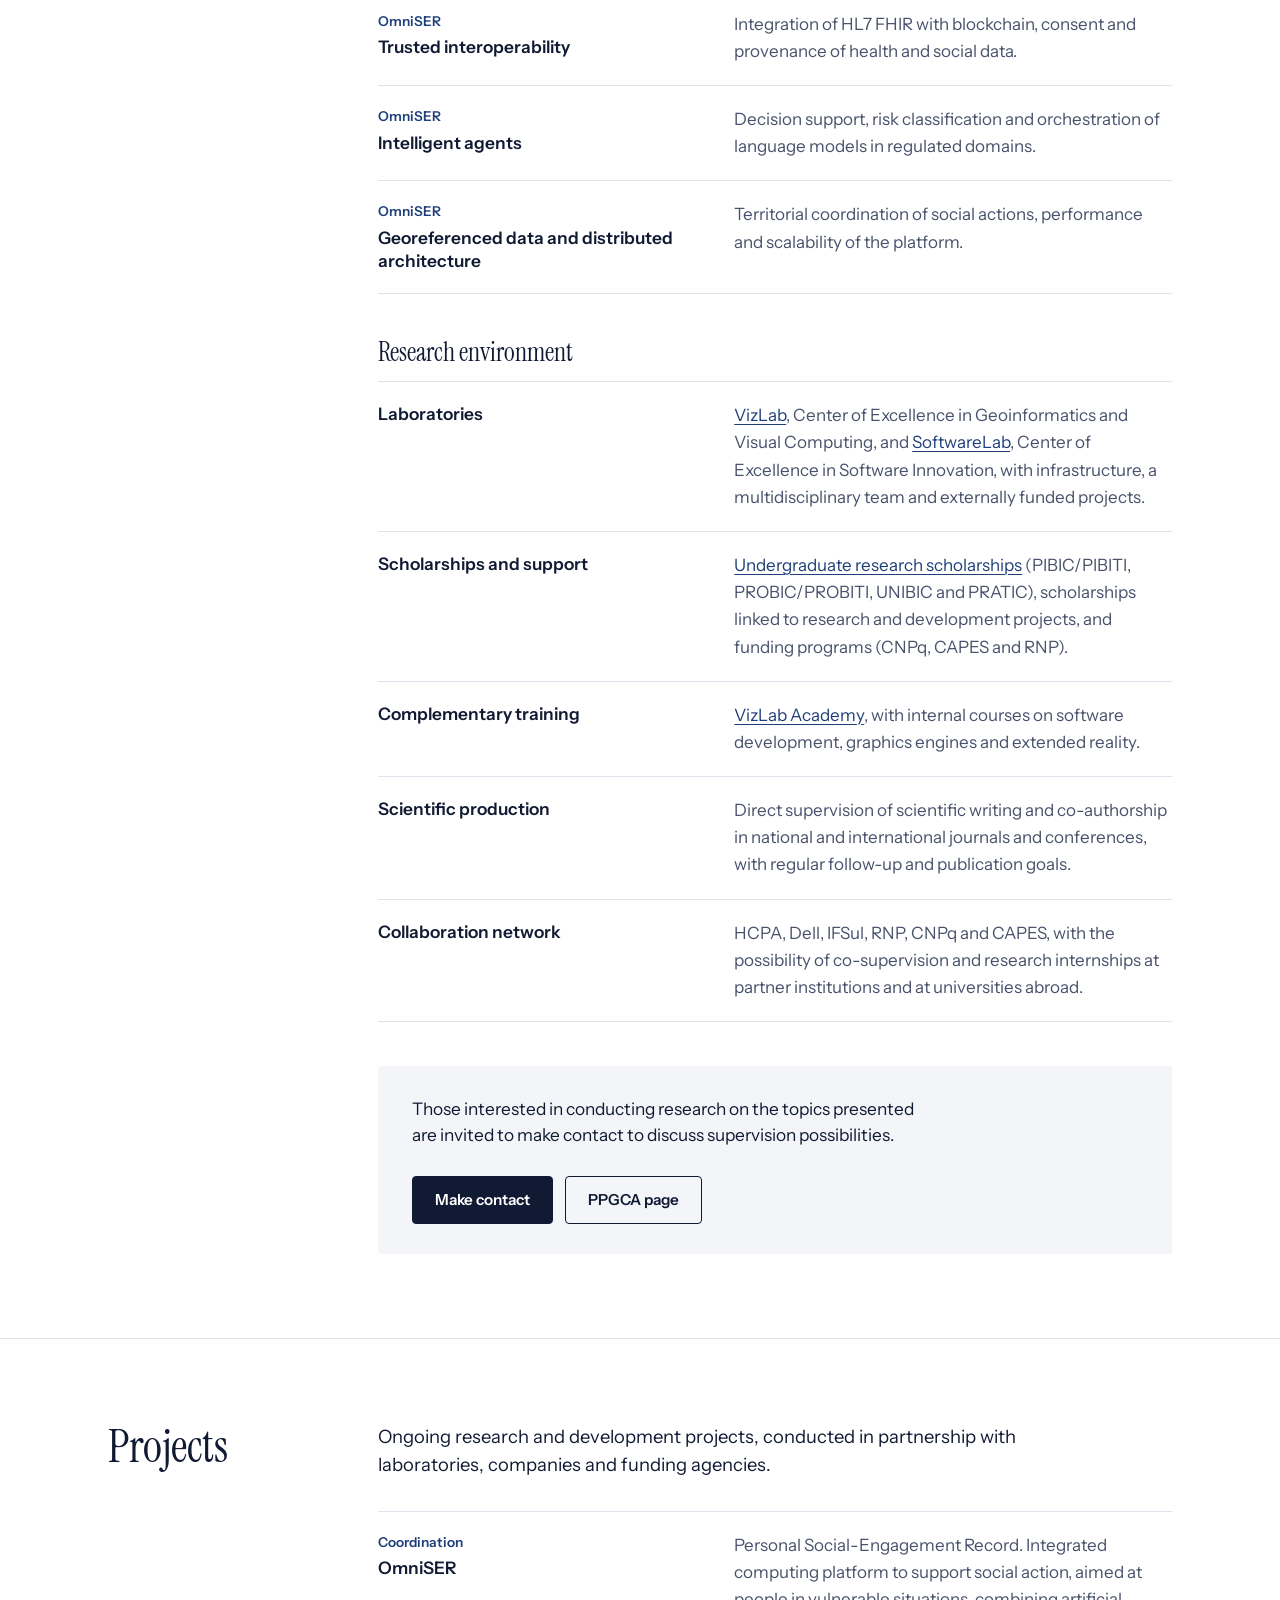
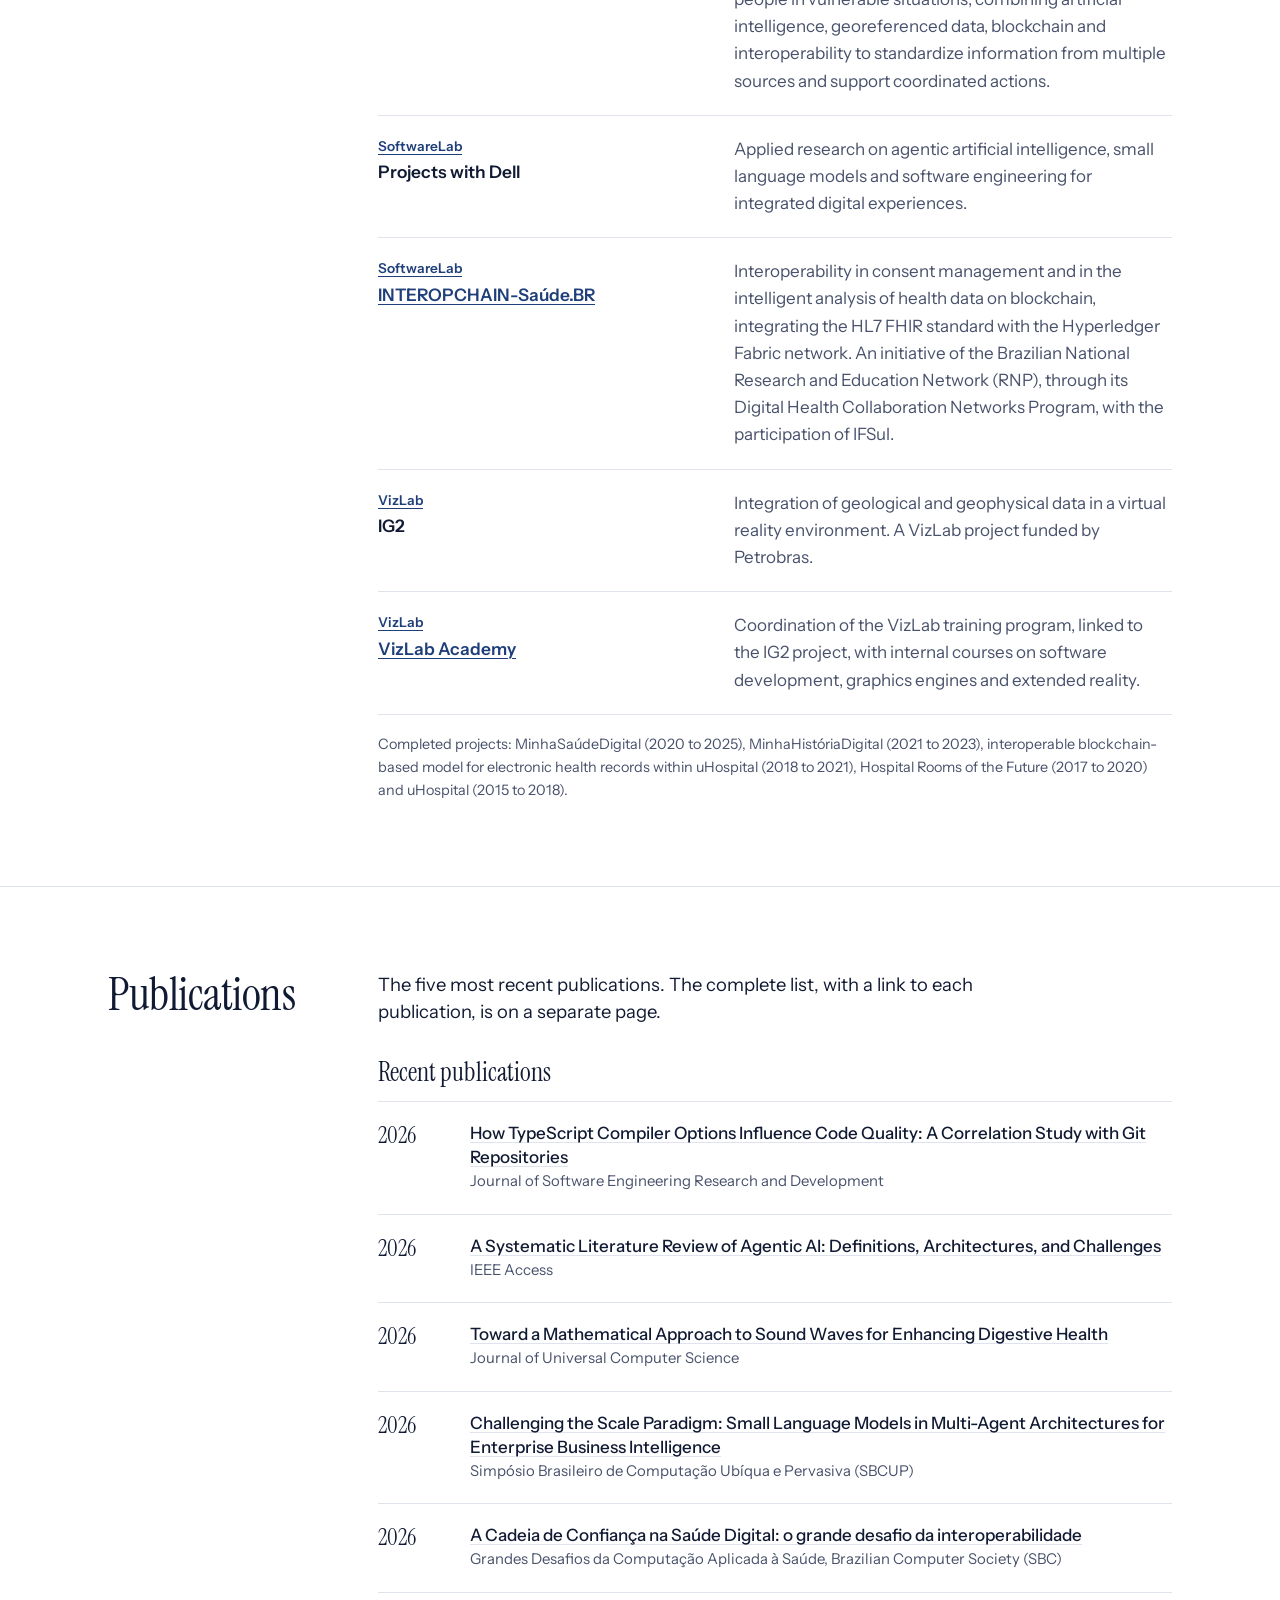
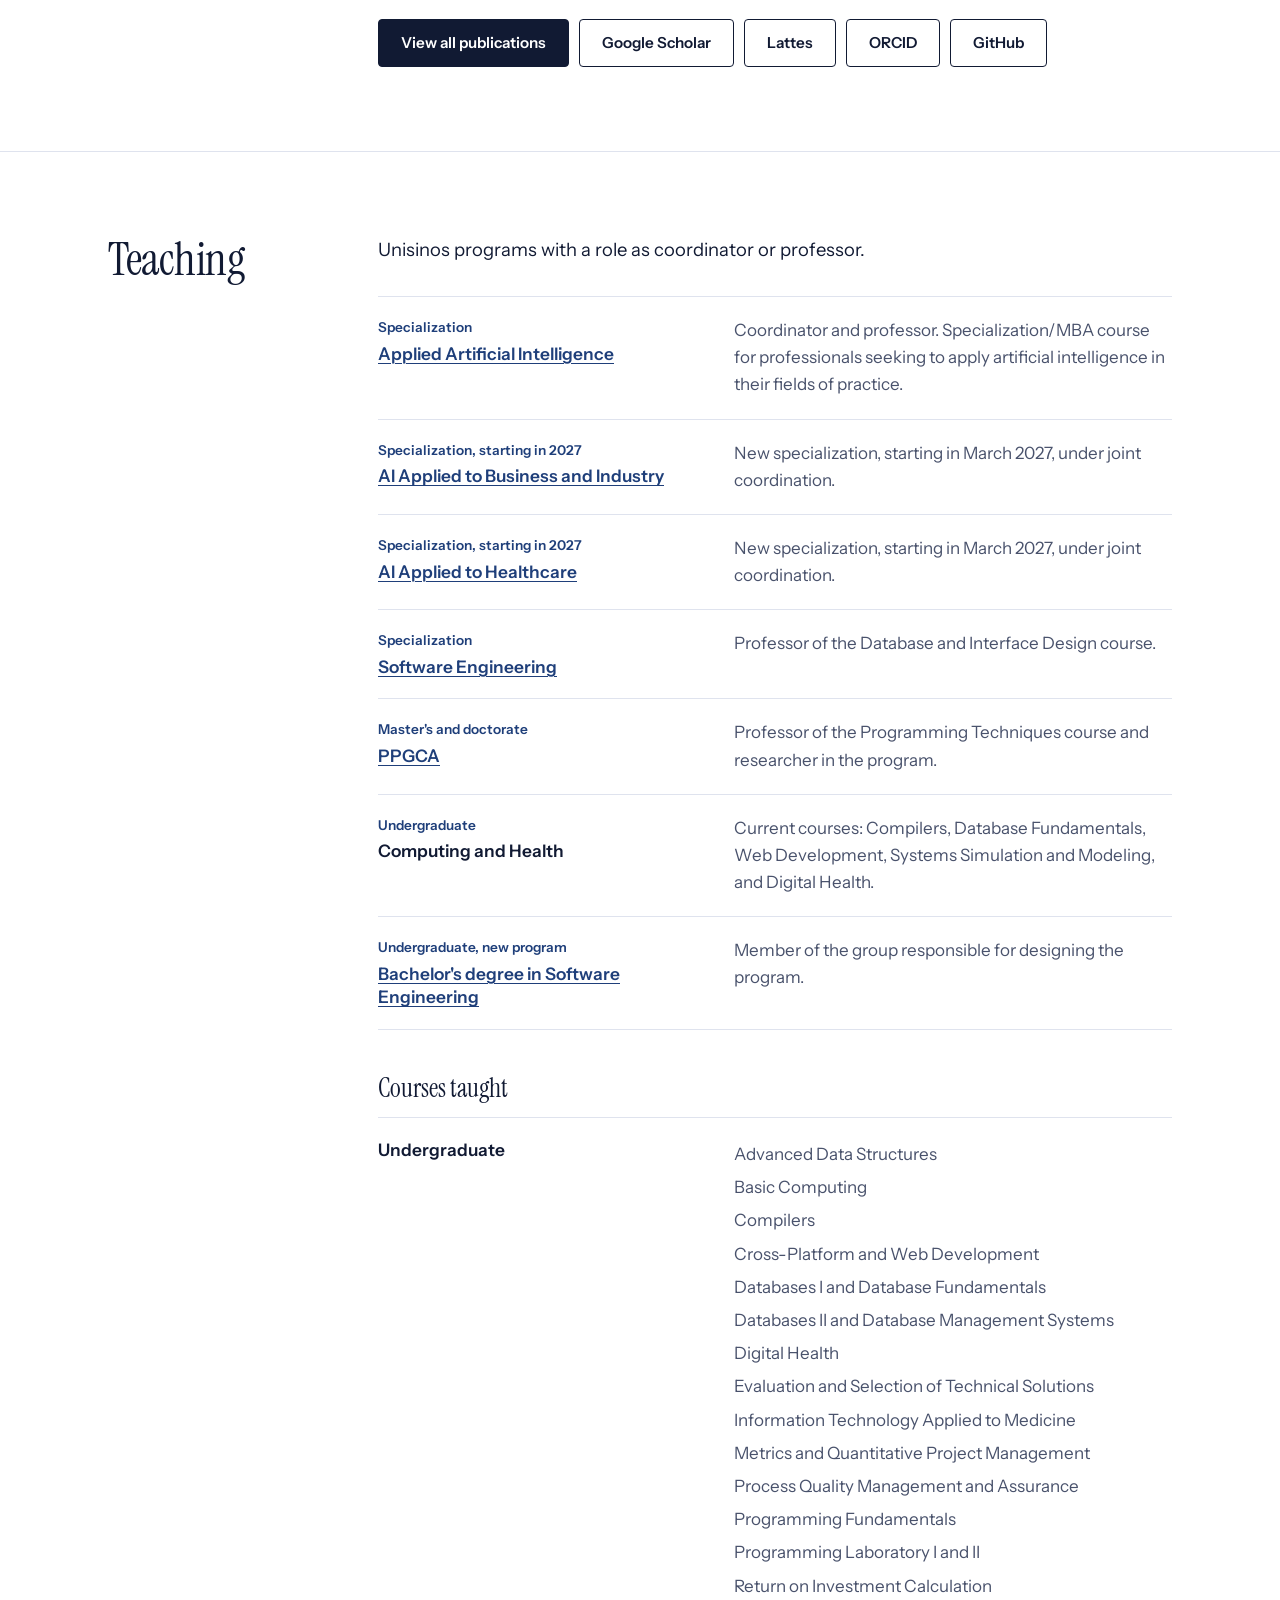
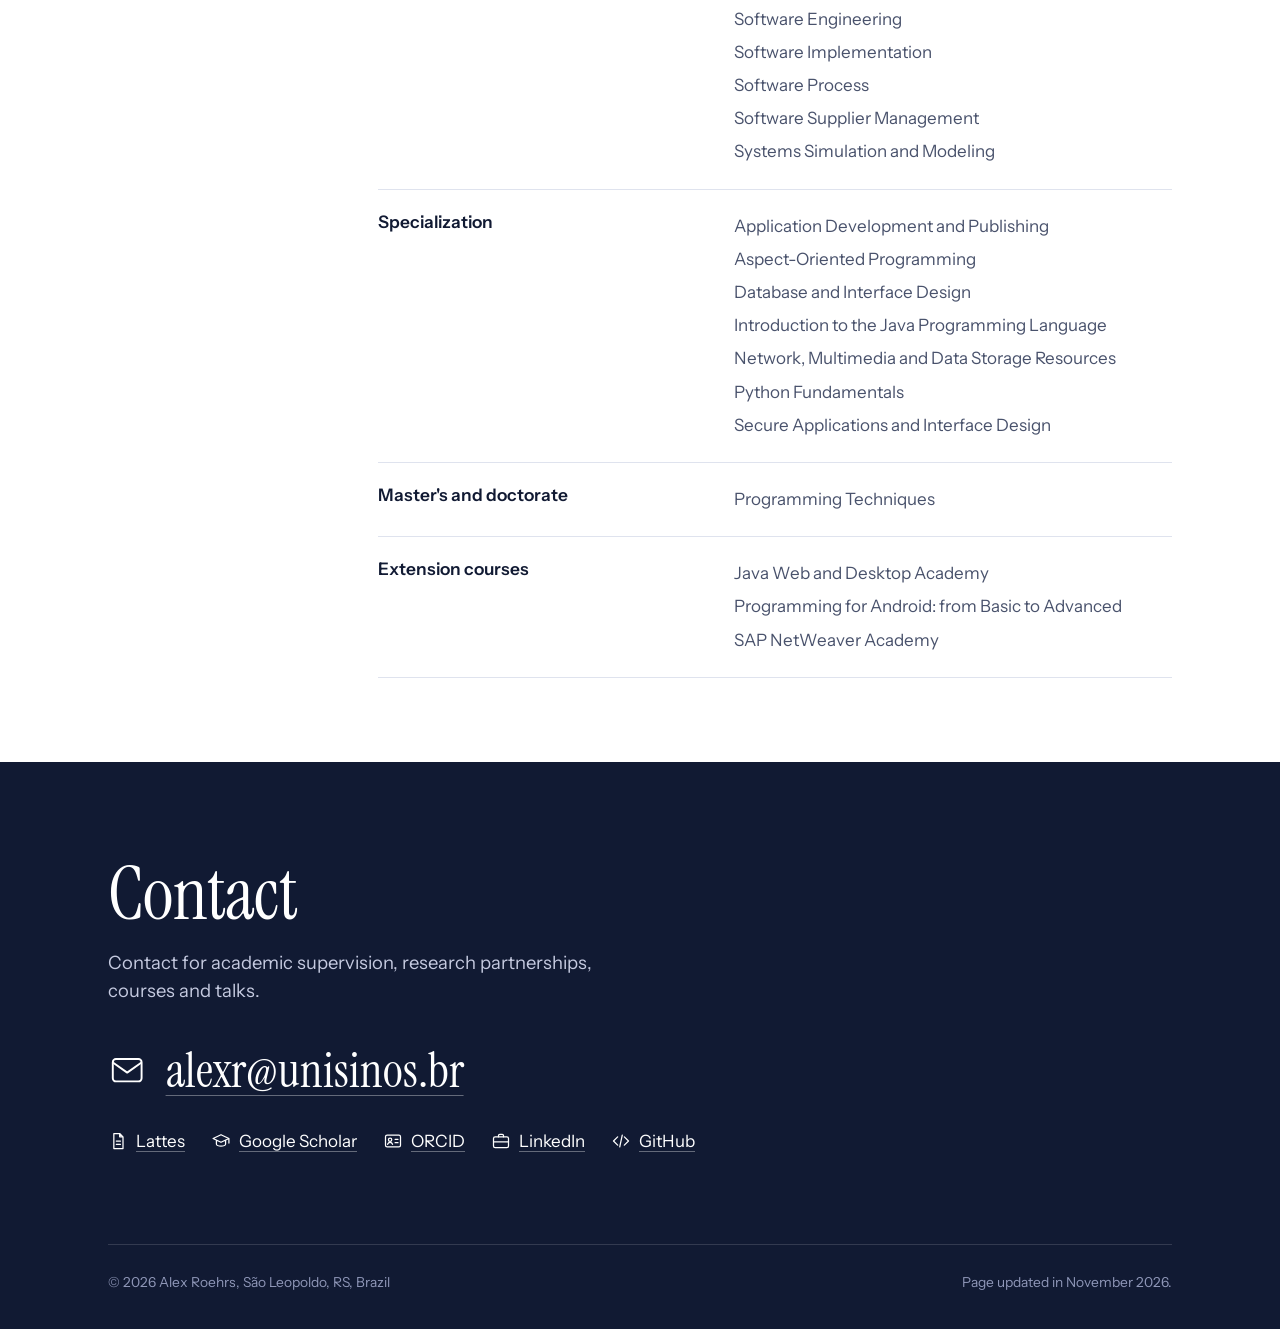
==== commit 72bab254: "Rodapé com ícones e About atualizado (inglês)" ====
--- a/en/index.html
+++ b/en/index.html
@@ -47,7 +47,7 @@
 
 <section class="sec" id="sobre"><div class="wrap sec-grid">
   <h2>About</h2>
-  <div><div class="about"><div class="prose"><p>I am a professor at <a href="https://www.unisinos.br" rel="noopener">Universidade do Vale do Rio dos Sinos (Unisinos)</a>, in São Leopoldo, Brazil, where I have taught since 2013. I work in undergraduate programs, specialization courses and the <a href="https://www.unisinos.br/pos/mestrado-e-doutorado/computacao-aplicada" rel="noopener">Applied Computing Graduate Program (PPGCA)</a>, and I am a member of the Graduate Studies, Research and Extension Chamber of the University Council.</p><p>I have more than 25 years of professional experience in information technology, as a systems analyst, technical leader, software development manager and project manager, at organizations such as ASAV, Processor, HCPA (Hospital de Clínicas de Porto Alegre, through CTIS), Dell (through the Eldorado Research Institute), Advanced IT, Qualità Informática and Pioneer Hi-Bred International, as well as the systems area of Unisinos itself. This experience grounds my approach to teaching and research, oriented toward real problems and applicable solutions.</p><p>My research focuses on software engineering and applied artificial intelligence, with emphasis on digital health, and on the training of professionals and researchers in the field.</p></div><ul class="quick"><li><b>Doctorate</b>Applied Computing, Unisinos, 2019</li><li><b>Master's degree</b>Applied Computing, Unisinos, 2012</li><li><b>Specialization</b>Computer Networks and Internet Applications, Unisinos, 2005</li><li><b>Bachelor's degree</b>Computer Science, UNISC, 1999</li><li><b>Coordination</b><a href="https://www.unisinos.br/pos/mba-e-especializacao/inteligencia-artificial-aplicada" rel="noopener">Specialization in Applied Artificial Intelligence</a> and VizLab Academy</li></ul></div></div>
+  <div><div class="about"><div class="prose"><p>I am a professor at <a href="https://www.unisinos.br" rel="noopener">Universidade do Vale do Rio dos Sinos (Unisinos)</a>, in São Leopoldo and Porto Alegre, Brazil, where I have taught in higher education since 2013. I work in undergraduate programs, in lato sensu courses (specializations) and in stricto sensu studies (master&#x27;s and doctorate) in the <a href="https://www.unisinos.br/pos/mestrado-e-doutorado/computacao-aplicada" rel="noopener">Applied Computing Graduate Program (PPGCA)</a>, and I am a member of the Graduate Studies, Research and Extension Chamber of the University Council.</p><p>I have more than 25 years of professional experience in information technology, as a systems analyst, technical leader, software development manager and project manager, at organizations such as ASAV, Processor, HCPA (Hospital de Clínicas de Porto Alegre, through CTIS), Dell (through the Eldorado Research Institute), Advanced IT, Qualità Informática and Pioneer Hi-Bred International, as well as the systems area of Unisinos itself. This experience grounds my approach to teaching and research, oriented toward real problems and applicable solutions.</p><p>My research focuses on software engineering and applied artificial intelligence, with emphasis on digital health, and on the training of professionals and researchers in the field.</p></div><ul class="quick"><li><b>Doctorate</b>Applied Computing, Unisinos, 2019</li><li><b>Master's degree</b>Applied Computing, Unisinos, 2012</li><li><b>Specialization</b>Computer Networks and Internet Applications, Unisinos, 2005</li><li><b>Bachelor's degree</b>Computer Science, UNISC, 1999</li><li><b>Coordination</b><a href="https://www.unisinos.br/pos/mba-e-especializacao/inteligencia-artificial-aplicada" rel="noopener">Specialization in Applied Artificial Intelligence</a> and VizLab Academy</li></ul></div></div>
 </div></section>
 
 <section class="sec" id="pesquisa"><div class="wrap sec-grid">
@@ -78,8 +78,8 @@
 <section class="contact" id="contato"><div class="wrap">
   <h2>Contact</h2>
   <p class="intro">Contact for academic supervision, research partnerships, courses and talks.</p>
-  <a class="mail" href="mailto:alexr@unisinos.br"><span>alexr@unisinos.br</span></a>
-  <ul class="profiles"><li><a href="https://www.linkedin.com/in/alexroehrs/" rel="me noopener">LinkedIn</a></li><li><a href="https://scholar.google.com.br/citations?user=oyqxVYIAAAAJ&amp;hl=en" rel="me noopener">Google Scholar</a></li><li><a href="https://busca-cv-lattes.cnpq.br/curriculo/7563231619126505" rel="me noopener">Lattes</a></li><li><a href="https://orcid.org/0000-0003-0312-1310" rel="me noopener">ORCID</a></li><li><a href="https://github.com/alexroehrs" rel="me noopener">GitHub</a></li></ul>
+  <a class="mail" href="mailto:alexr@unisinos.br"><svg class="ico" viewBox="0 0 24 24" fill="none" stroke="currentColor" stroke-width="1.5" stroke-linecap="round" stroke-linejoin="round" aria-hidden="true"><rect x="3" y="5" width="18" height="14" rx="2"/><path d="M3.5 7.5l8.5 6 8.5-6"/></svg><span>alexr@unisinos.br</span></a>
+  <ul class="profiles"><li><a href="https://busca-cv-lattes.cnpq.br/curriculo/7563231619126505" rel="me noopener"><svg class="ico" viewBox="0 0 24 24" fill="none" stroke="currentColor" stroke-width="1.5" stroke-linecap="round" stroke-linejoin="round" aria-hidden="true"><path d="M7 3h7l4 4v14H7zM14 3v4h4M10 12h5M10 16h5"/></svg><span>Lattes</span></a></li><li><a href="https://scholar.google.com.br/citations?user=oyqxVYIAAAAJ&amp;hl=en" rel="me noopener"><svg class="ico" viewBox="0 0 24 24" fill="none" stroke="currentColor" stroke-width="1.5" stroke-linecap="round" stroke-linejoin="round" aria-hidden="true"><path d="M2.5 9L12 4.5 21.5 9 12 13.5zM6.5 11v4.5c0 1.4 2.5 2.8 5.5 2.8s5.5-1.4 5.5-2.8V11M21.5 9v5.5"/></svg><span>Google Scholar</span></a></li><li><a href="https://orcid.org/0000-0003-0312-1310" rel="me noopener"><svg class="ico" viewBox="0 0 24 24" fill="none" stroke="currentColor" stroke-width="1.5" stroke-linecap="round" stroke-linejoin="round" aria-hidden="true"><rect x="3" y="5" width="18" height="14" rx="2"/><circle cx="8.5" cy="10.5" r="2"/><path d="M5.5 16c.6-1.6 1.7-2.4 3-2.4s2.4.8 3 2.4M14.5 10h3.5M14.5 14h3.5"/></svg><span>ORCID</span></a></li><li><a href="https://www.linkedin.com/in/alexroehrs/" rel="me noopener"><svg class="ico" viewBox="0 0 24 24" fill="none" stroke="currentColor" stroke-width="1.5" stroke-linecap="round" stroke-linejoin="round" aria-hidden="true"><rect x="3" y="7" width="18" height="13" rx="2"/><path d="M9 7V5.5a1.5 1.5 0 0 1 1.5-1.5h3A1.5 1.5 0 0 1 15 5.5V7M3 13h18"/></svg><span>LinkedIn</span></a></li><li><a href="https://github.com/alexroehrs" rel="me noopener"><svg class="ico" viewBox="0 0 24 24" fill="none" stroke="currentColor" stroke-width="1.5" stroke-linecap="round" stroke-linejoin="round" aria-hidden="true"><path d="M8 7l-5 5 5 5M16 7l5 5-5 5M13.5 5l-3 14"/></svg><span>GitHub</span></a></li></ul>
   <div class="foot"><span>&copy; 2026 Alex Roehrs, São Leopoldo, RS, Brazil</span><span>Page updated in November 2026.</span></div>
 </div></section>
 </main>
--- a/assets/site.css
+++ b/assets/site.css
@@ -128,6 +128,9 @@
 .profiles{display:flex;flex-wrap:wrap;gap:10px 26px;margin:0;padding:0;list-style:none}
 .profiles a{color:#fff;text-decoration-color:rgba(255,255,255,.35)}
 .profiles a:hover{text-decoration-color:#fff}
+.profiles a:has(.ico){display:inline-flex;align-items:center;gap:8px;text-decoration:none}
+.profiles a:has(.ico) span{text-decoration:underline;text-decoration-color:rgba(255,255,255,.35);text-underline-offset:4px}
+.profiles .ico{color:inherit;width:20px;height:20px}
 .foot{margin-top:84px;border-top:1px solid rgba(255,255,255,.14);padding:26px 0 36px;font-size:.86rem;display:flex;justify-content:space-between;gap:16px;flex-wrap:wrap;color:#8f97b8}
 
 @media (max-width:900px){
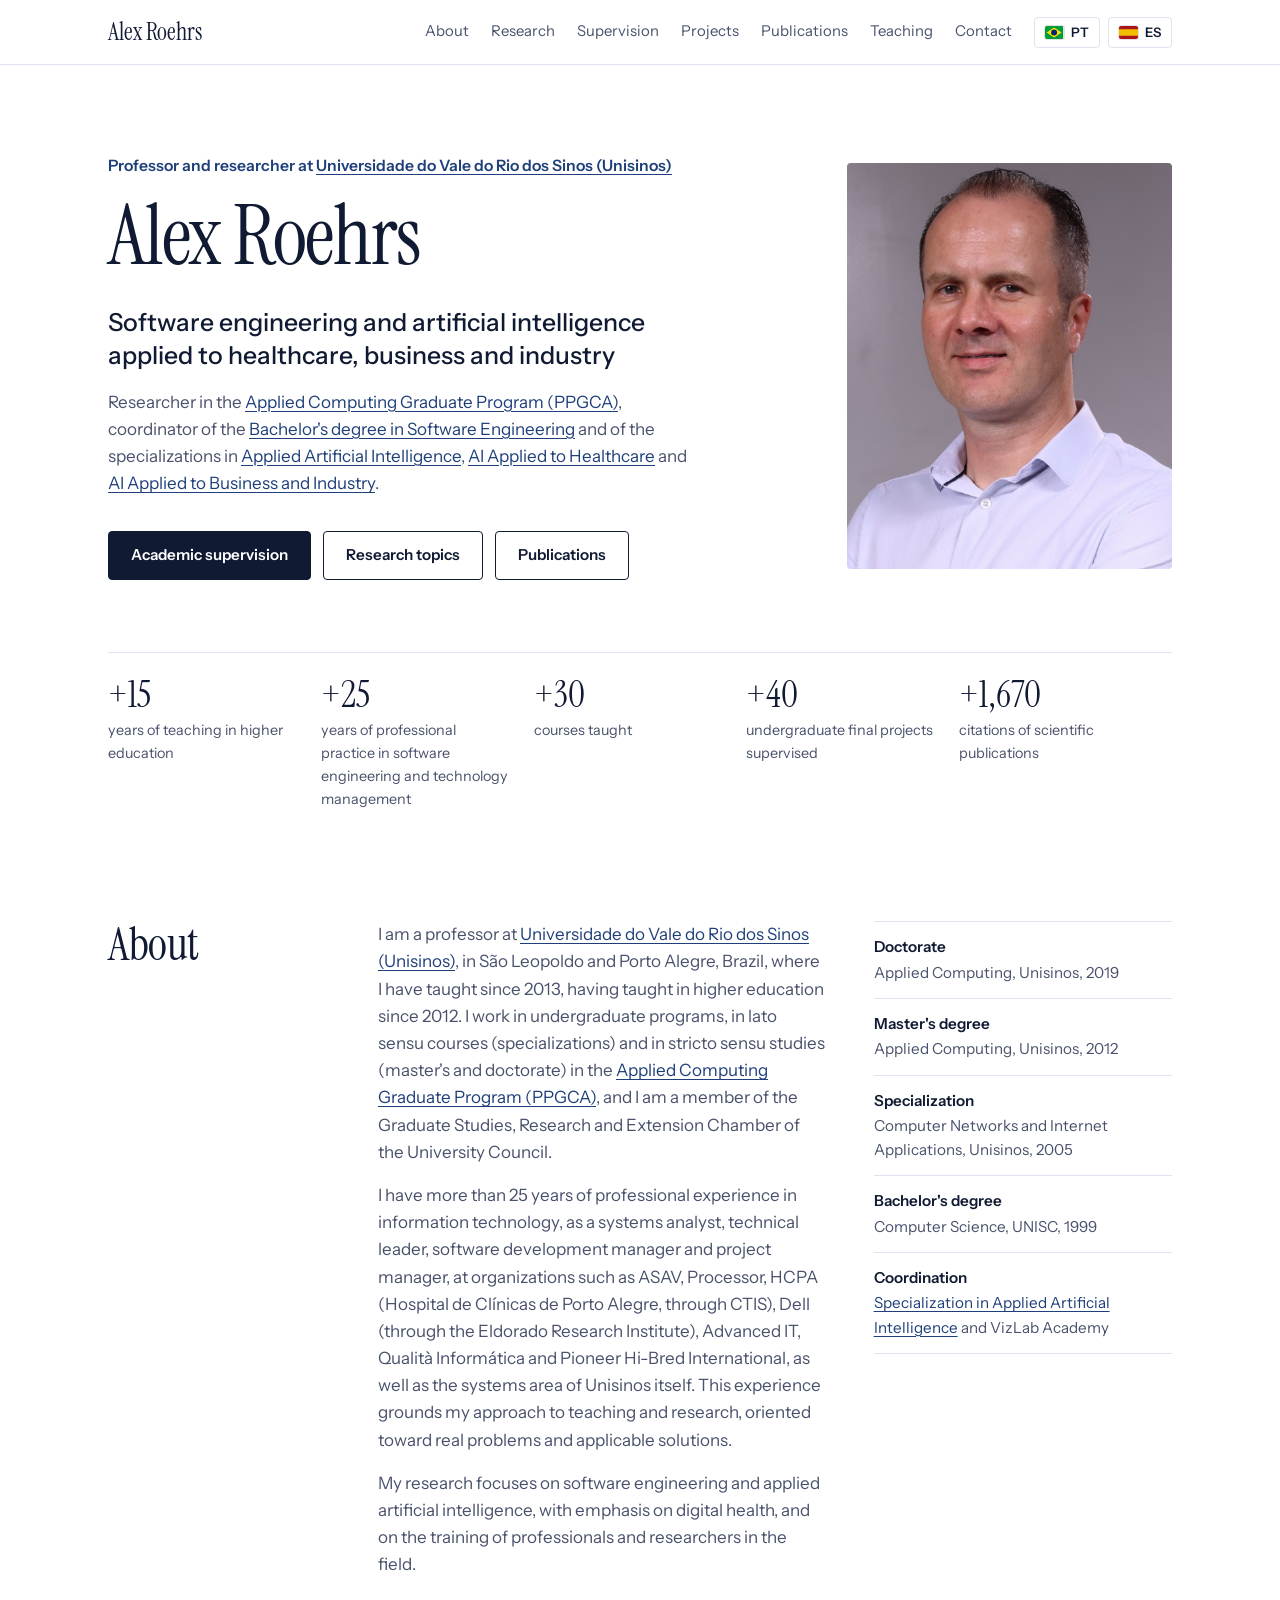
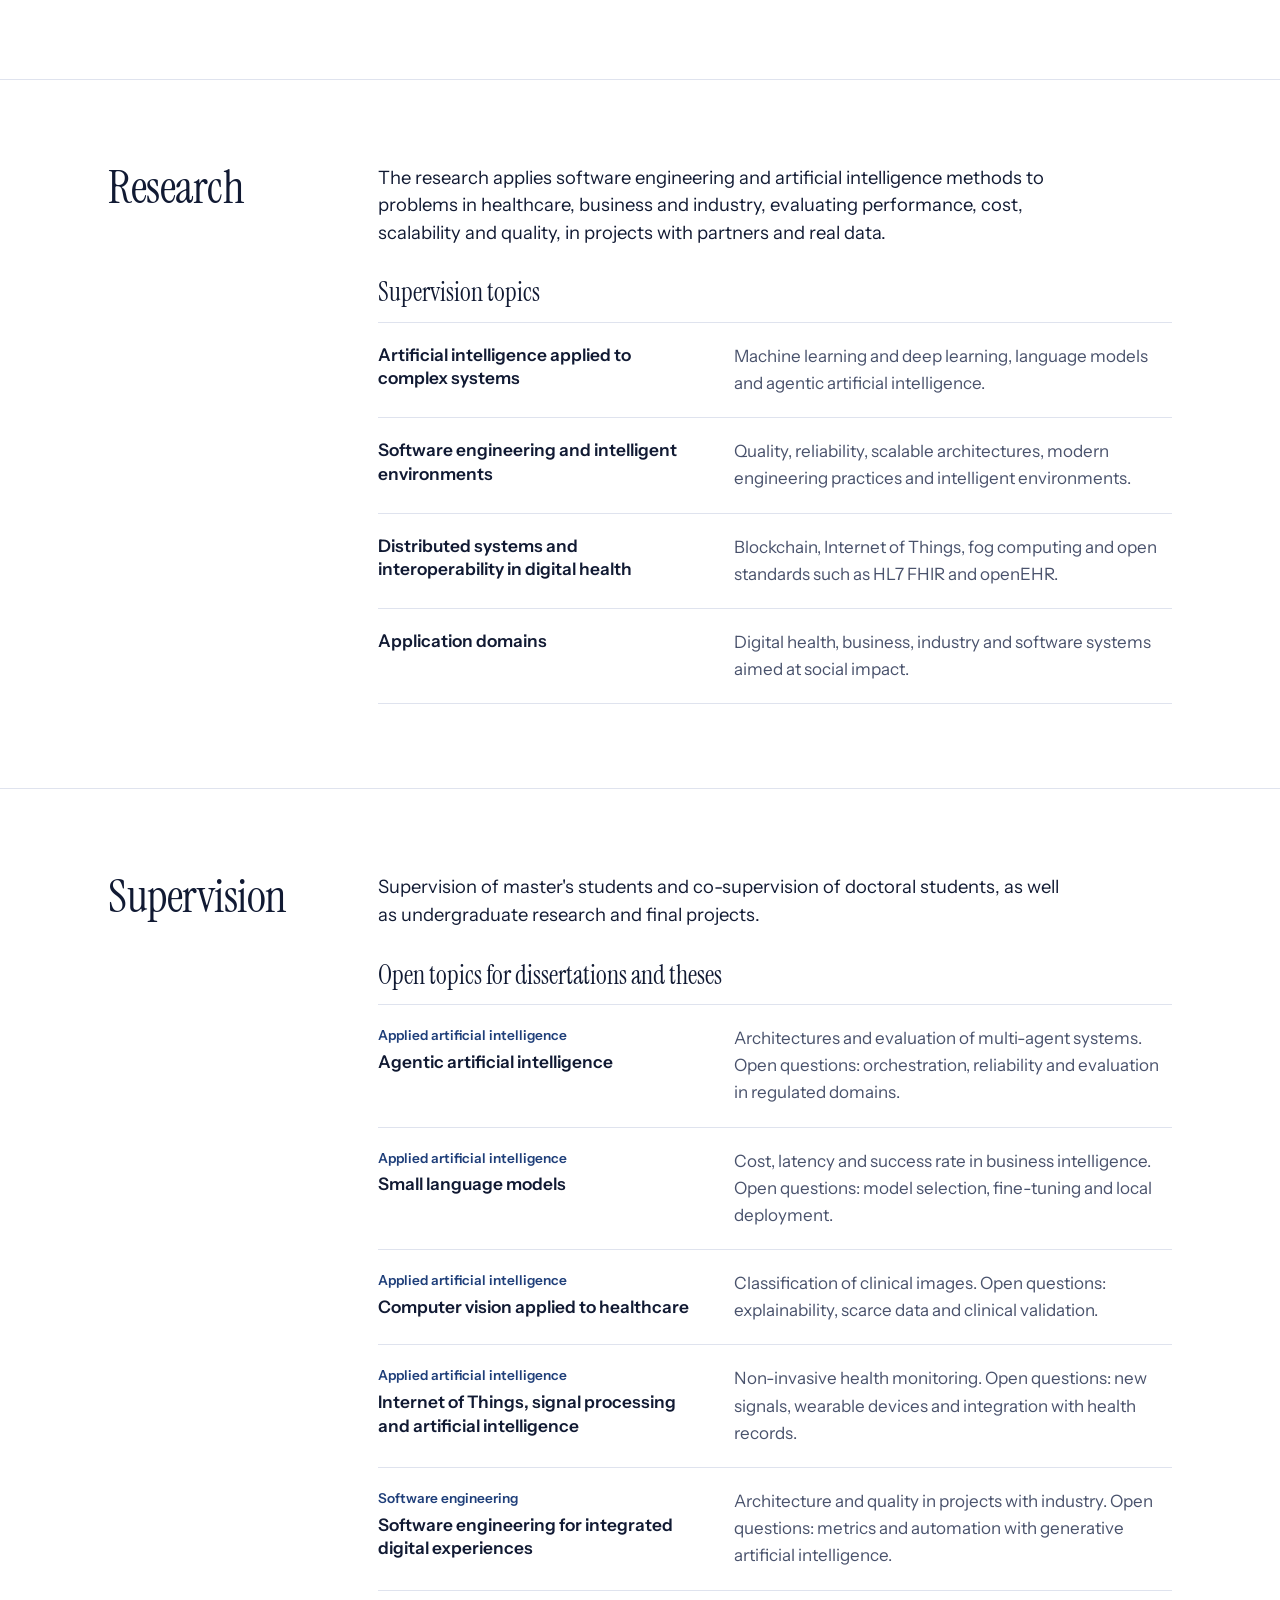
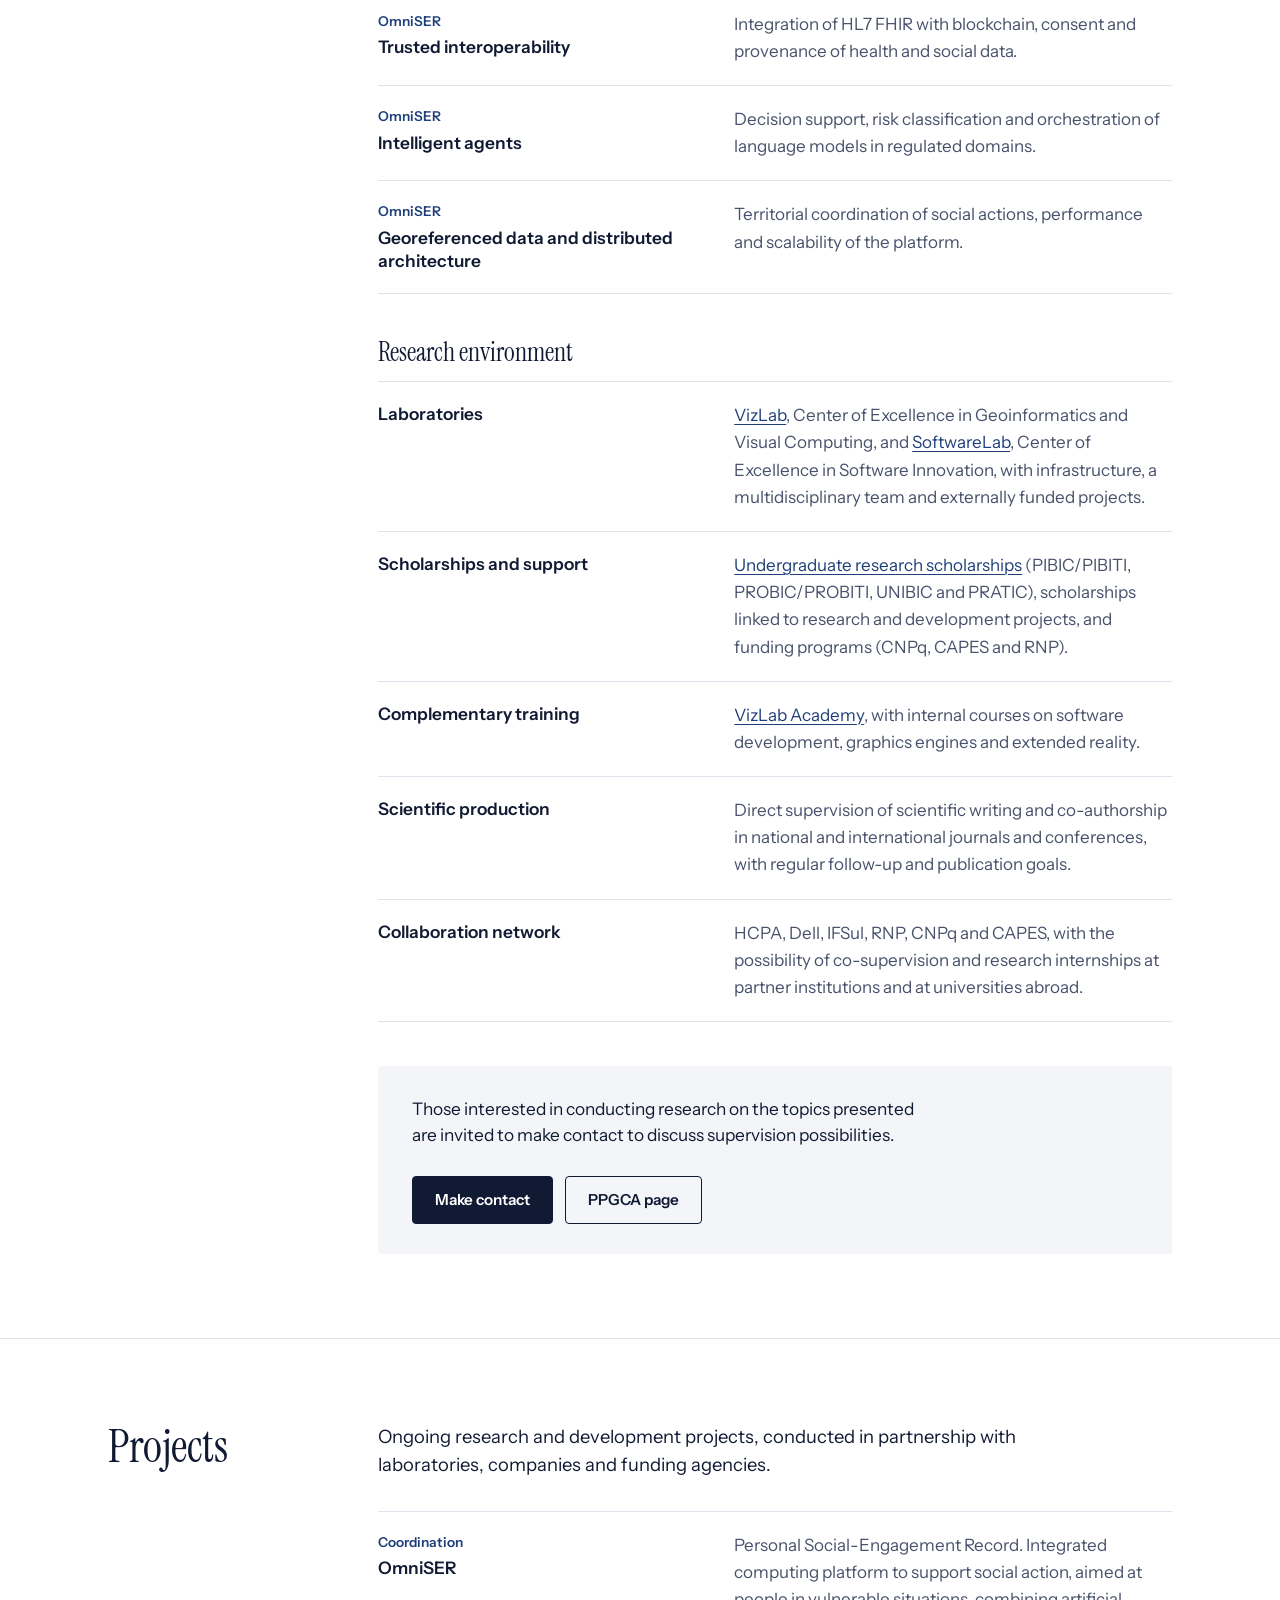
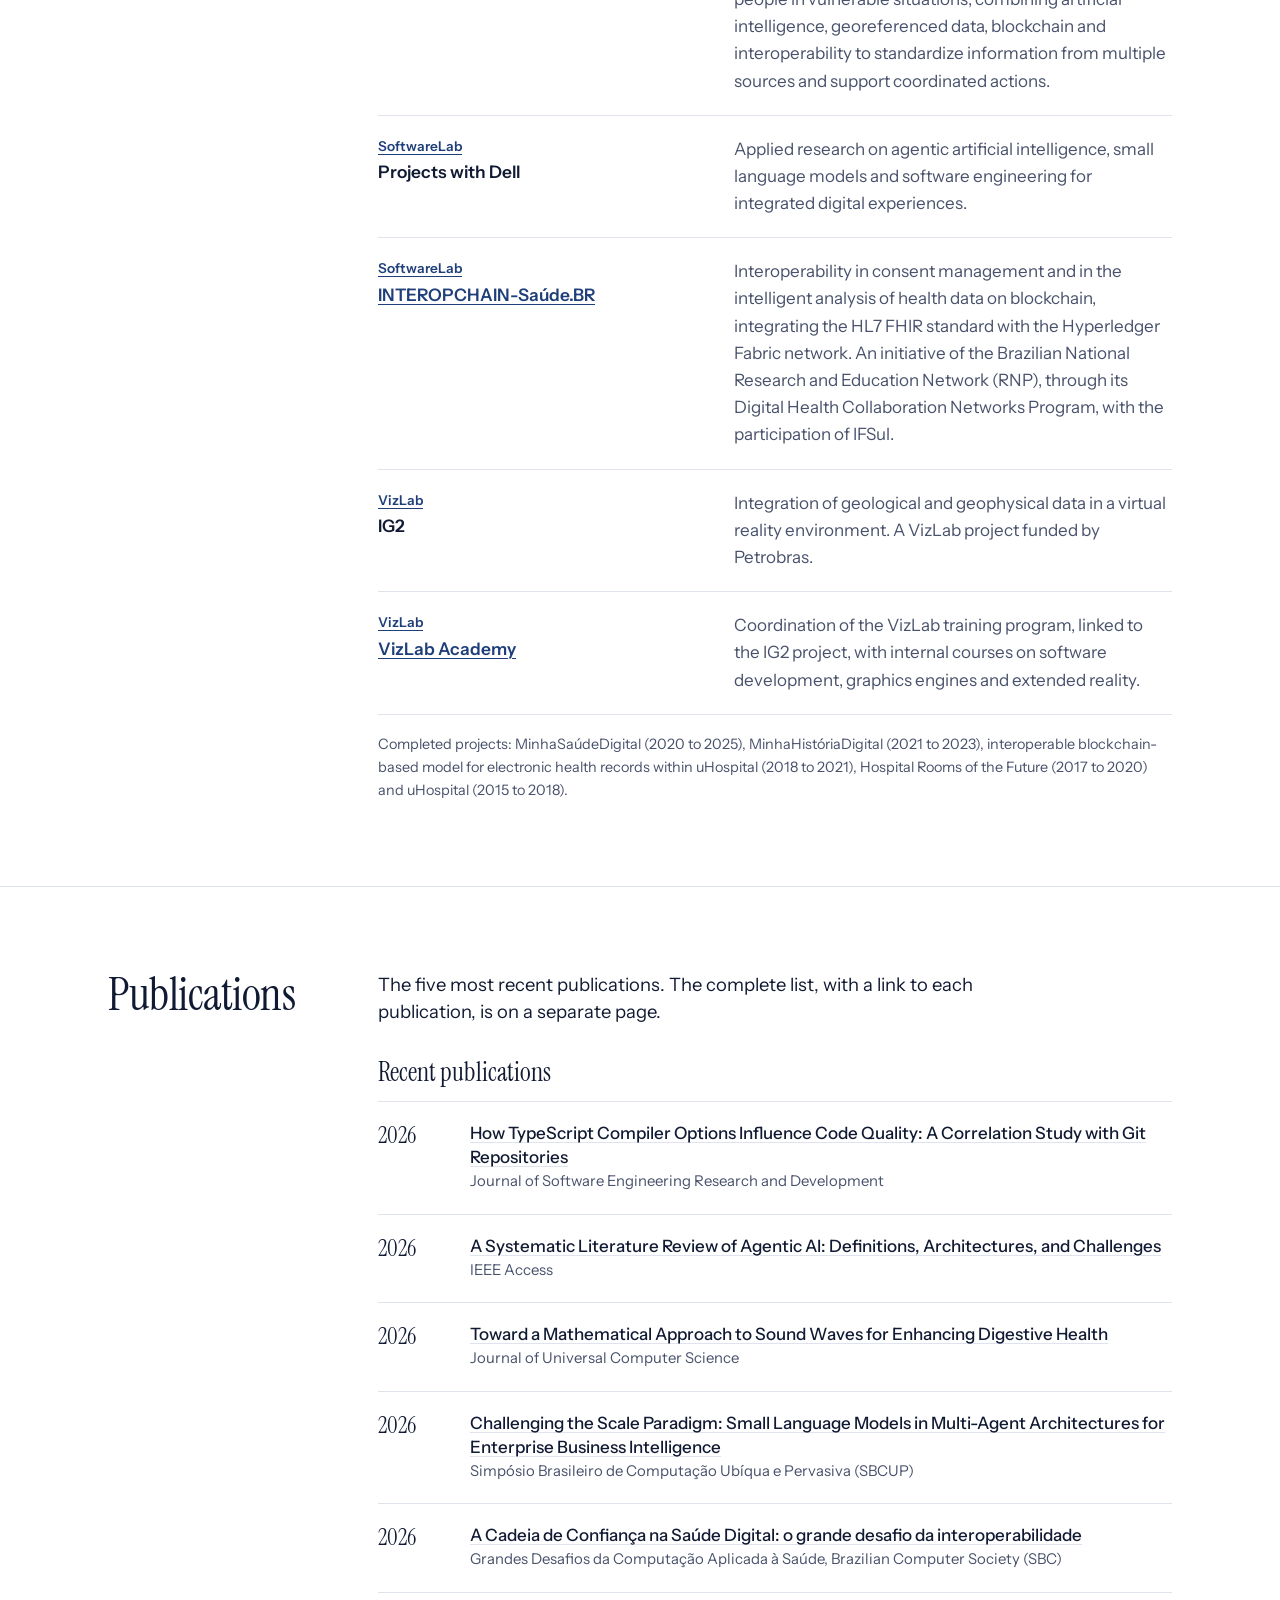
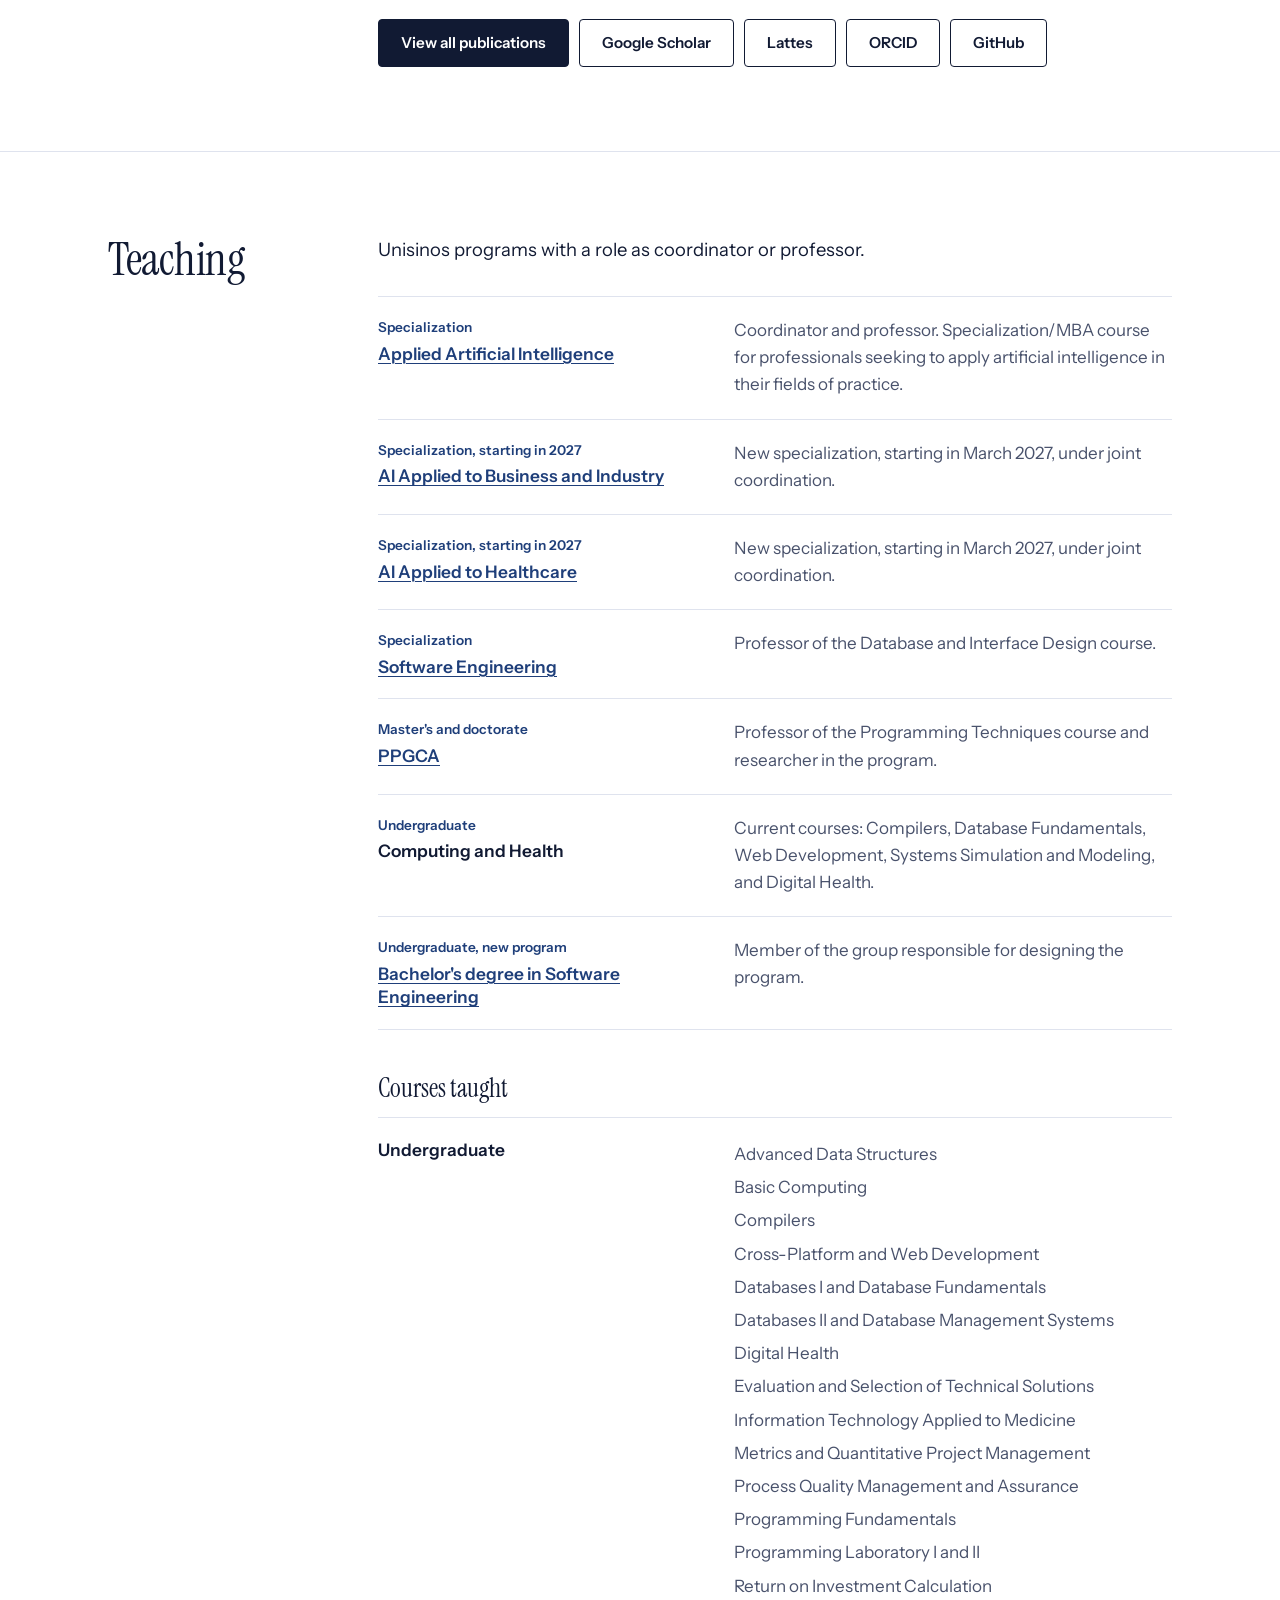
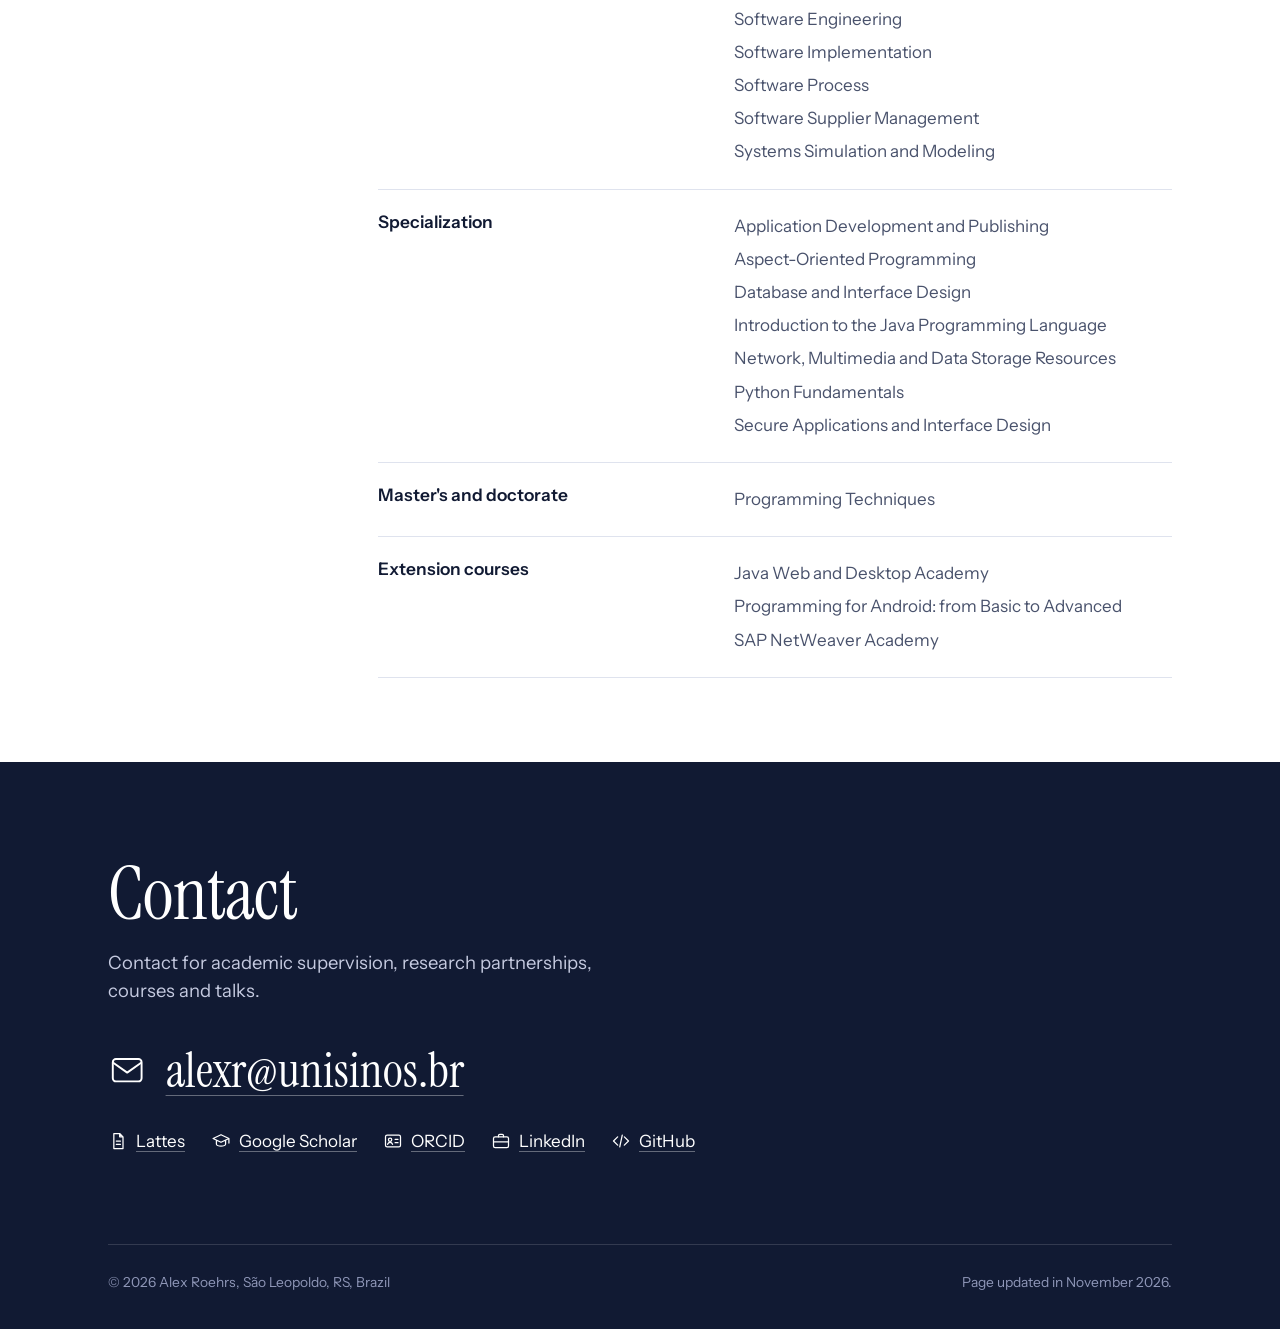
==== commit ed7b7a18: "About: teaching since 2012, Unisinos since 2013" ====
--- a/en/index.html
+++ b/en/index.html
@@ -47,7 +47,7 @@
 
 <section class="sec" id="sobre"><div class="wrap sec-grid">
   <h2>About</h2>
-  <div><div class="about"><div class="prose"><p>I am a professor at <a href="https://www.unisinos.br" rel="noopener">Universidade do Vale do Rio dos Sinos (Unisinos)</a>, in São Leopoldo and Porto Alegre, Brazil, where I have taught in higher education since 2013. I work in undergraduate programs, in lato sensu courses (specializations) and in stricto sensu studies (master&#x27;s and doctorate) in the <a href="https://www.unisinos.br/pos/mestrado-e-doutorado/computacao-aplicada" rel="noopener">Applied Computing Graduate Program (PPGCA)</a>, and I am a member of the Graduate Studies, Research and Extension Chamber of the University Council.</p><p>I have more than 25 years of professional experience in information technology, as a systems analyst, technical leader, software development manager and project manager, at organizations such as ASAV, Processor, HCPA (Hospital de Clínicas de Porto Alegre, through CTIS), Dell (through the Eldorado Research Institute), Advanced IT, Qualità Informática and Pioneer Hi-Bred International, as well as the systems area of Unisinos itself. This experience grounds my approach to teaching and research, oriented toward real problems and applicable solutions.</p><p>My research focuses on software engineering and applied artificial intelligence, with emphasis on digital health, and on the training of professionals and researchers in the field.</p></div><ul class="quick"><li><b>Doctorate</b>Applied Computing, Unisinos, 2019</li><li><b>Master's degree</b>Applied Computing, Unisinos, 2012</li><li><b>Specialization</b>Computer Networks and Internet Applications, Unisinos, 2005</li><li><b>Bachelor's degree</b>Computer Science, UNISC, 1999</li><li><b>Coordination</b><a href="https://www.unisinos.br/pos/mba-e-especializacao/inteligencia-artificial-aplicada" rel="noopener">Specialization in Applied Artificial Intelligence</a> and VizLab Academy</li></ul></div></div>
+  <div><div class="about"><div class="prose"><p>I am a professor at <a href="https://www.unisinos.br" rel="noopener">Universidade do Vale do Rio dos Sinos (Unisinos)</a>, in São Leopoldo and Porto Alegre, Brazil, where I have taught since 2013, having taught in higher education since 2012. I work in undergraduate programs, in lato sensu courses (specializations) and in stricto sensu studies (master&#x27;s and doctorate) in the <a href="https://www.unisinos.br/pos/mestrado-e-doutorado/computacao-aplicada" rel="noopener">Applied Computing Graduate Program (PPGCA)</a>, and I am a member of the Graduate Studies, Research and Extension Chamber of the University Council.</p><p>I have more than 25 years of professional experience in information technology, as a systems analyst, technical leader, software development manager and project manager, at organizations such as ASAV, Processor, HCPA (Hospital de Clínicas de Porto Alegre, through CTIS), Dell (through the Eldorado Research Institute), Advanced IT, Qualità Informática and Pioneer Hi-Bred International, as well as the systems area of Unisinos itself. This experience grounds my approach to teaching and research, oriented toward real problems and applicable solutions.</p><p>My research focuses on software engineering and applied artificial intelligence, with emphasis on digital health, and on the training of professionals and researchers in the field.</p></div><ul class="quick"><li><b>Doctorate</b>Applied Computing, Unisinos, 2019</li><li><b>Master's degree</b>Applied Computing, Unisinos, 2012</li><li><b>Specialization</b>Computer Networks and Internet Applications, Unisinos, 2005</li><li><b>Bachelor's degree</b>Computer Science, UNISC, 1999</li><li><b>Coordination</b><a href="https://www.unisinos.br/pos/mba-e-especializacao/inteligencia-artificial-aplicada" rel="noopener">Specialization in Applied Artificial Intelligence</a> and VizLab Academy</li></ul></div></div>
 </div></section>
 
 <section class="sec" id="pesquisa"><div class="wrap sec-grid">
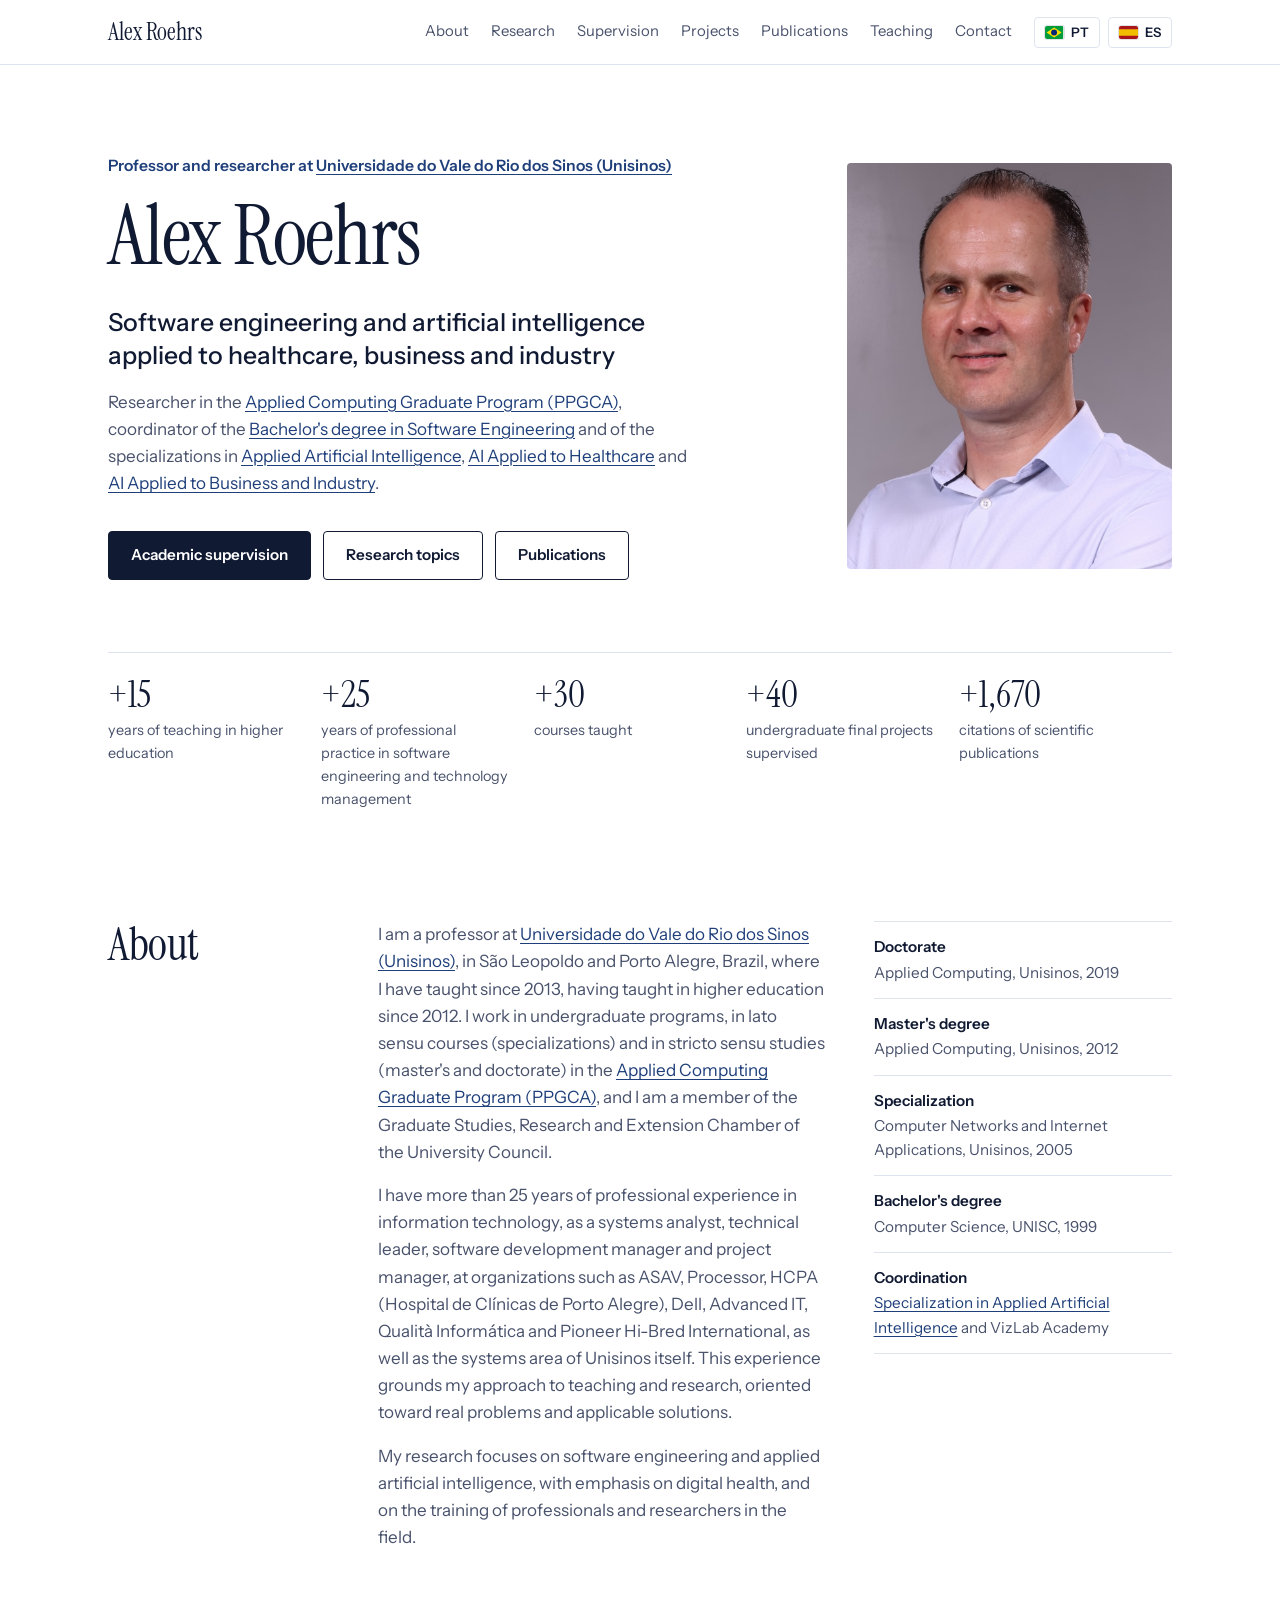
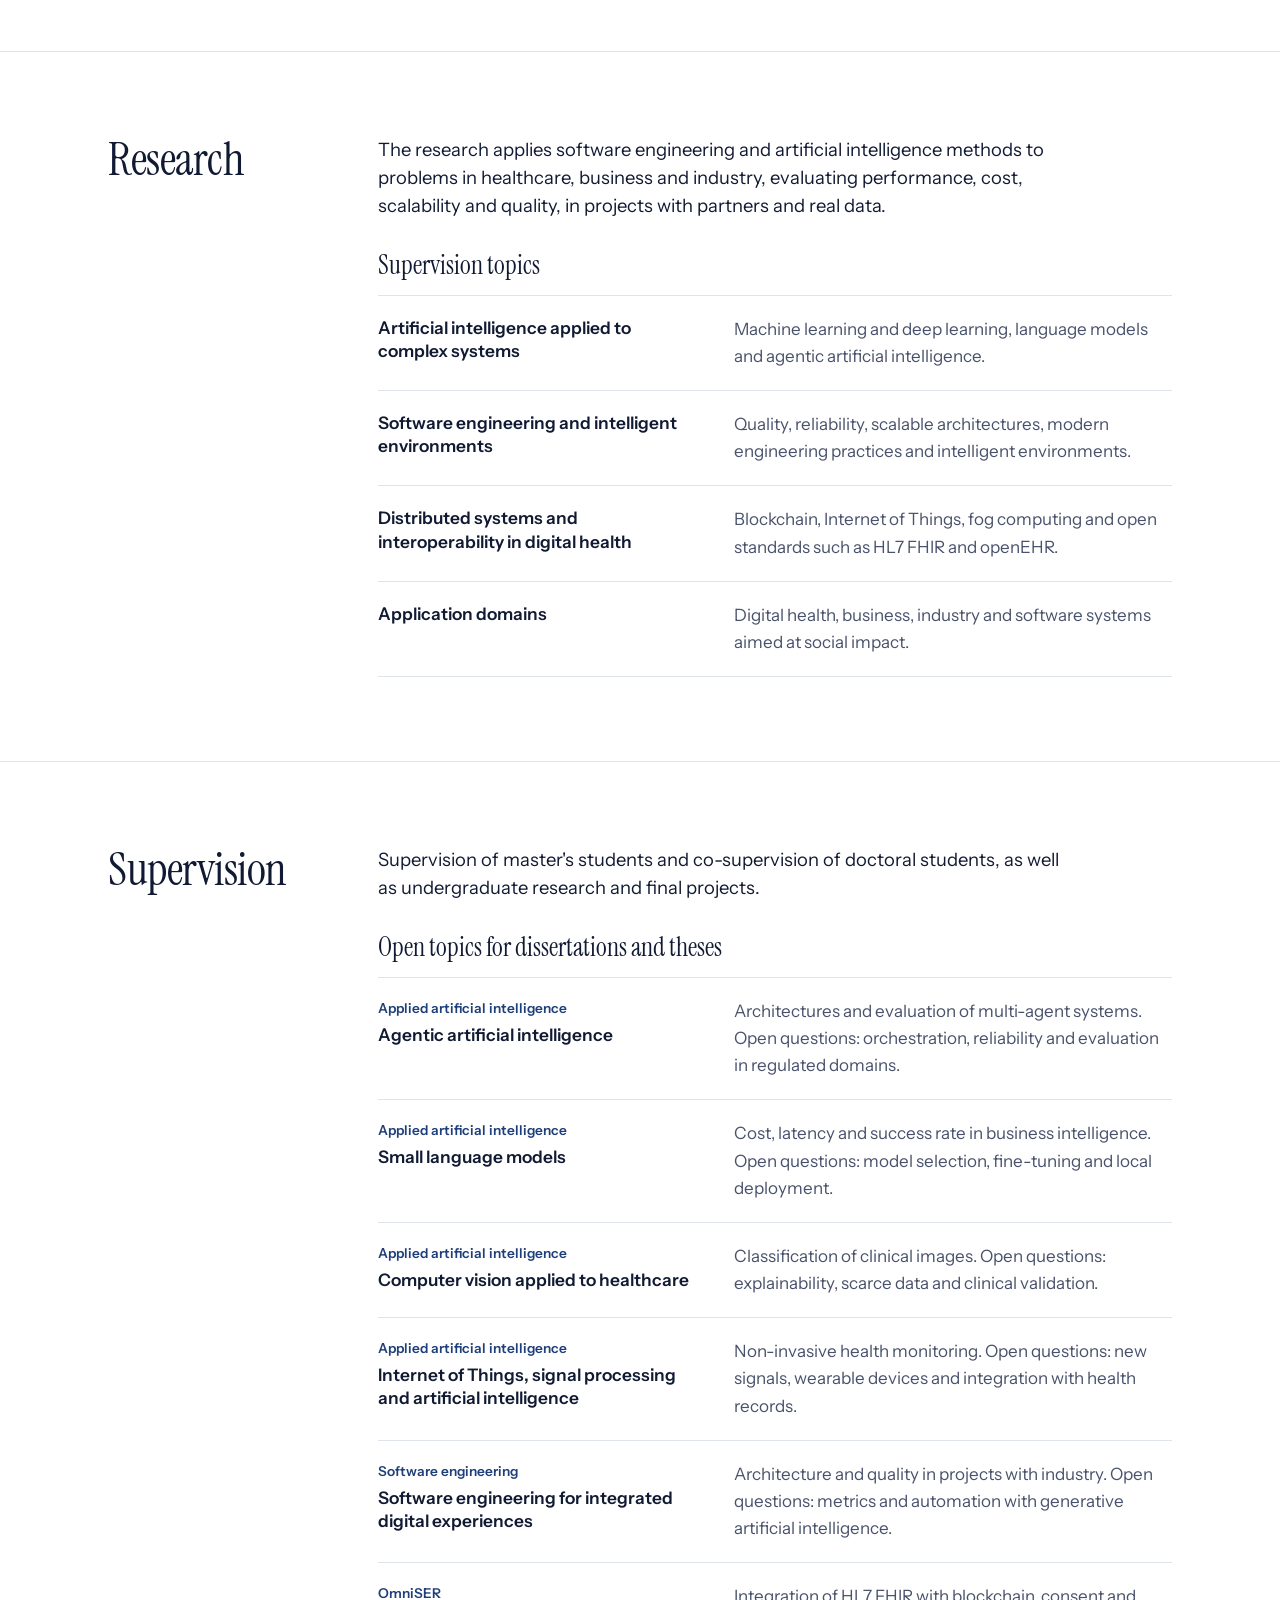
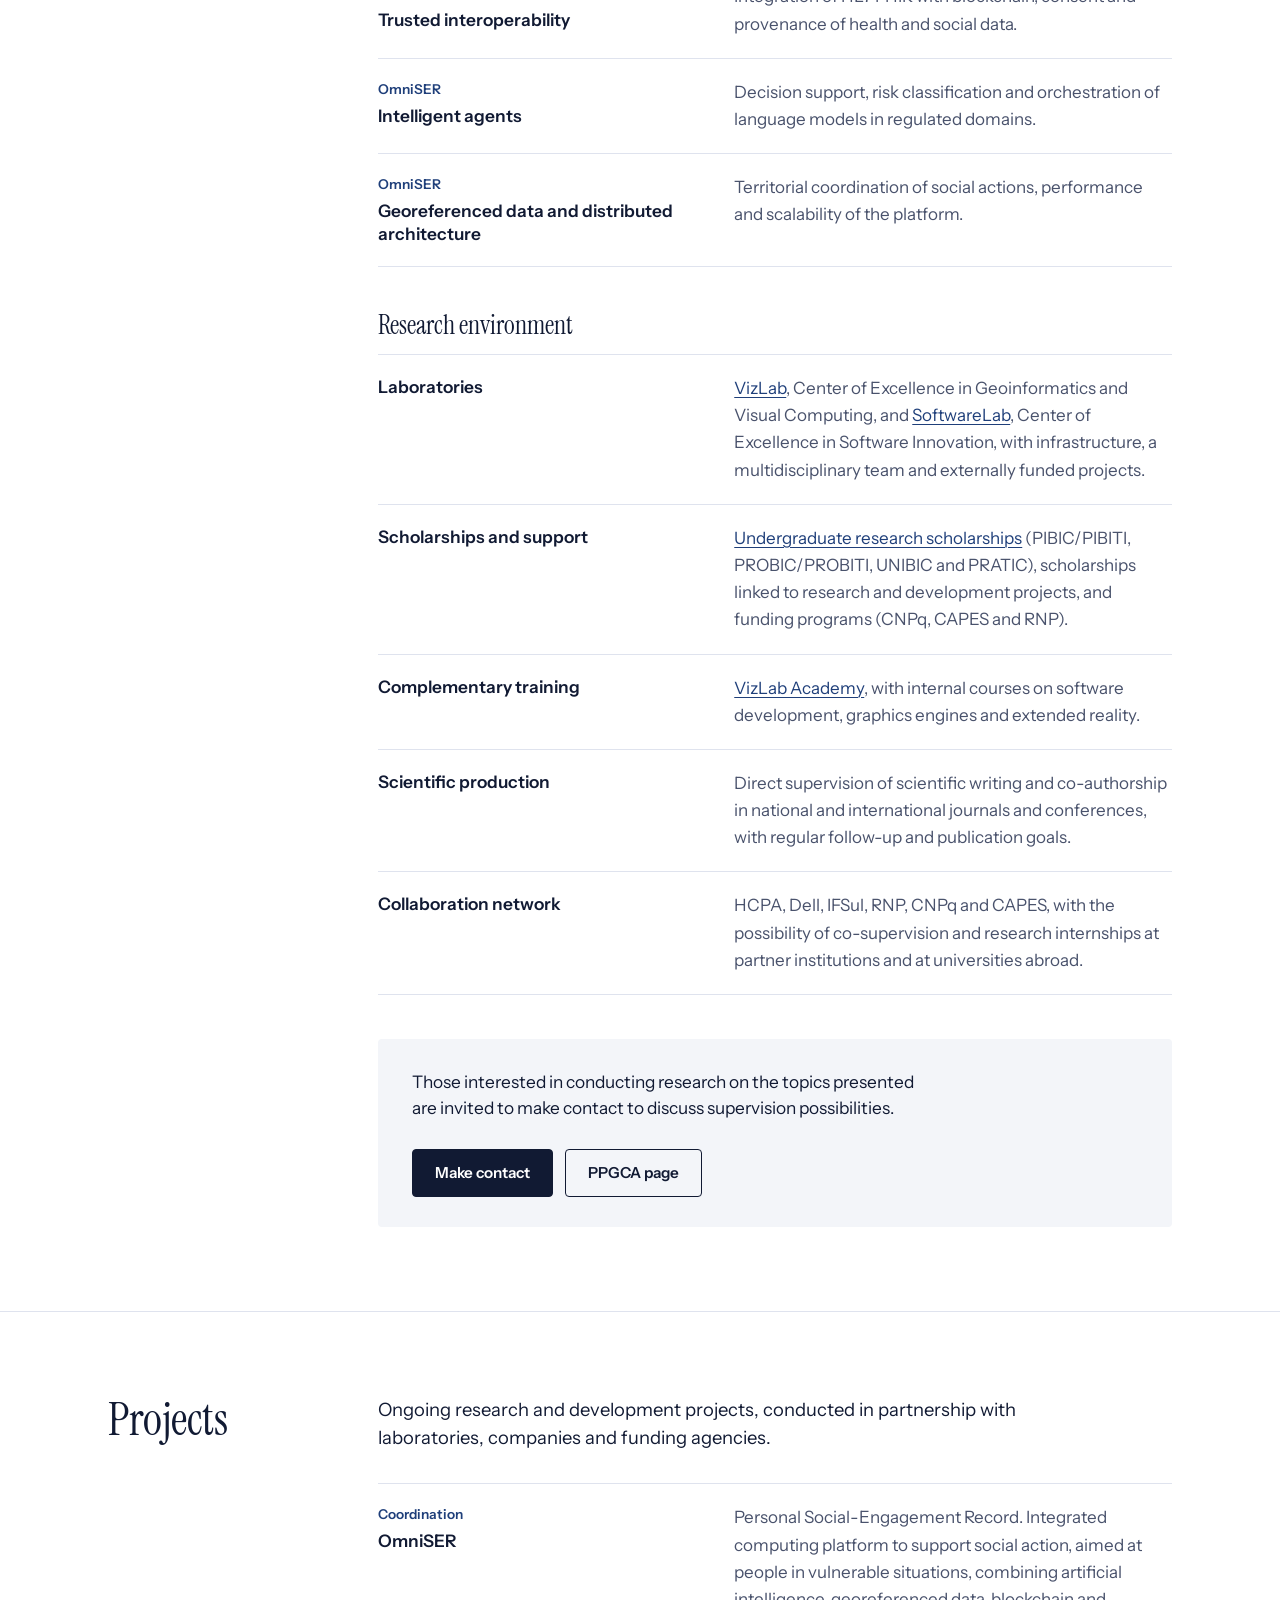
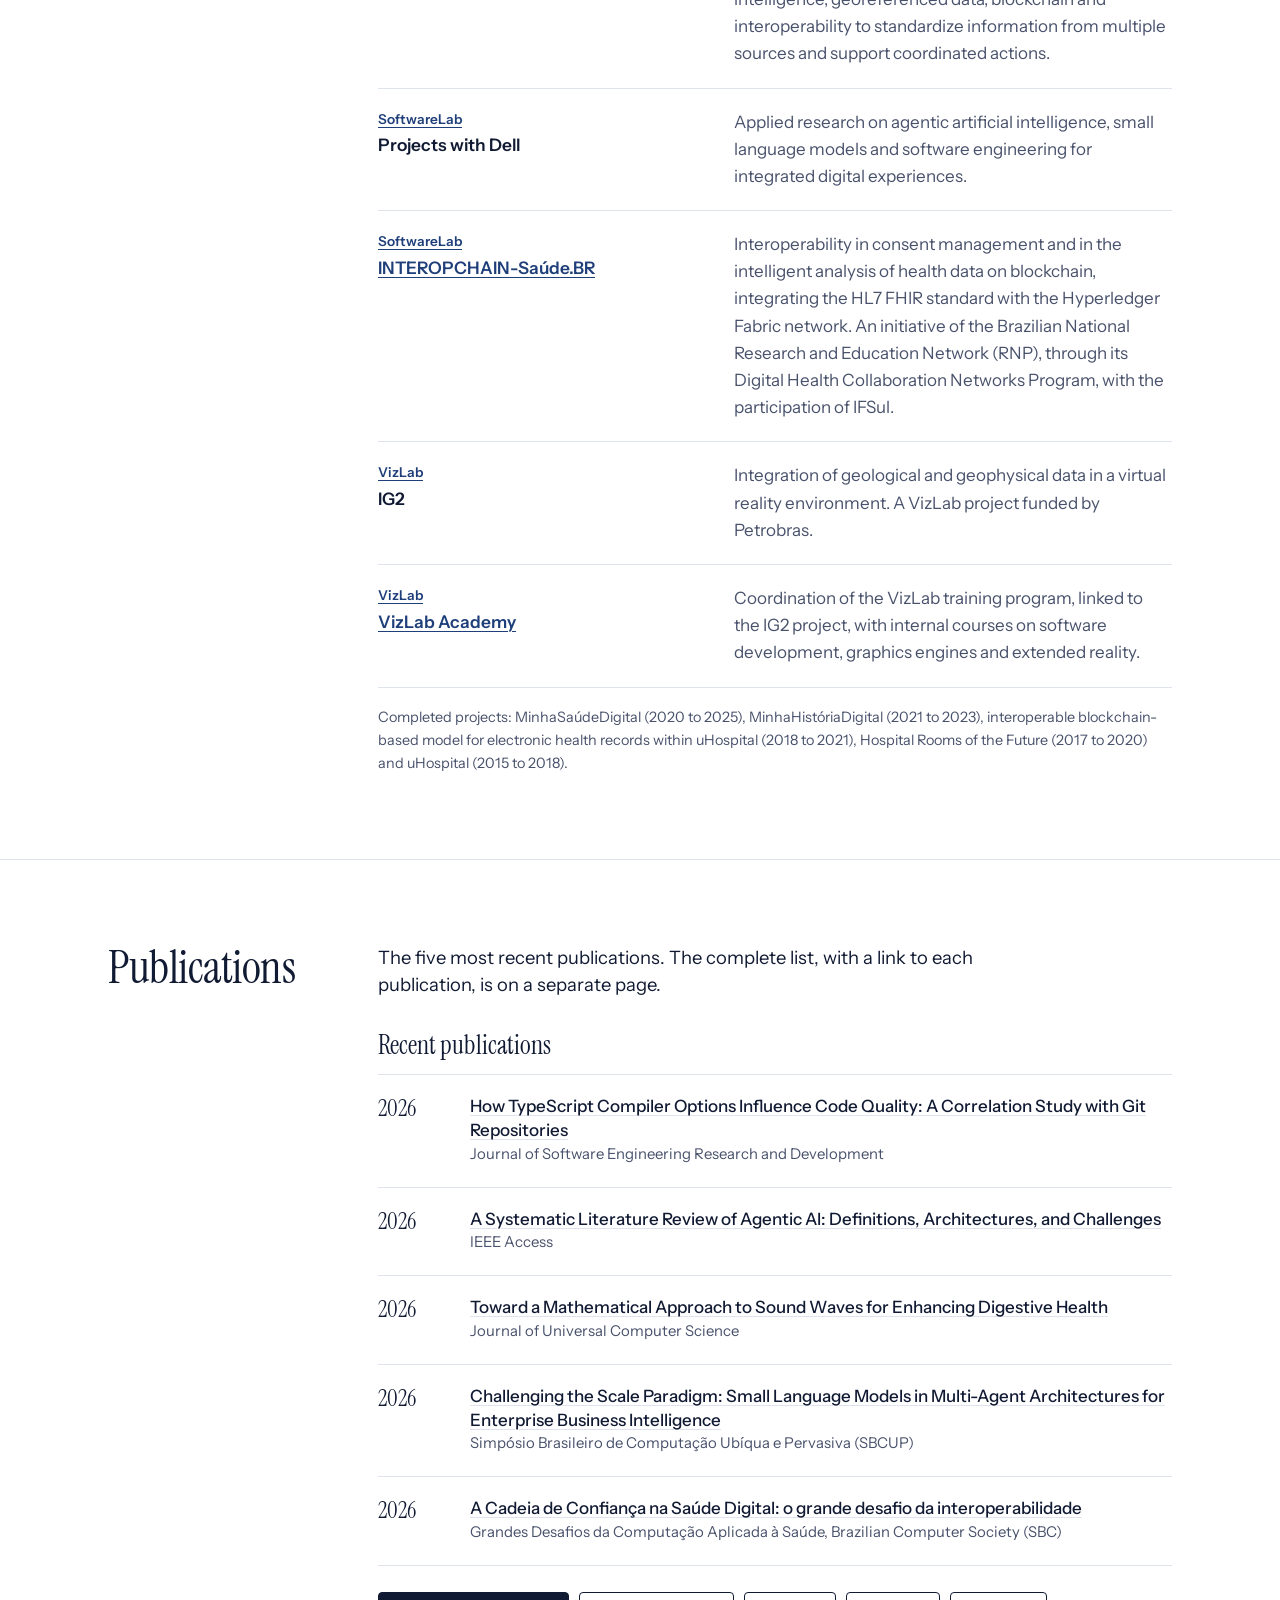
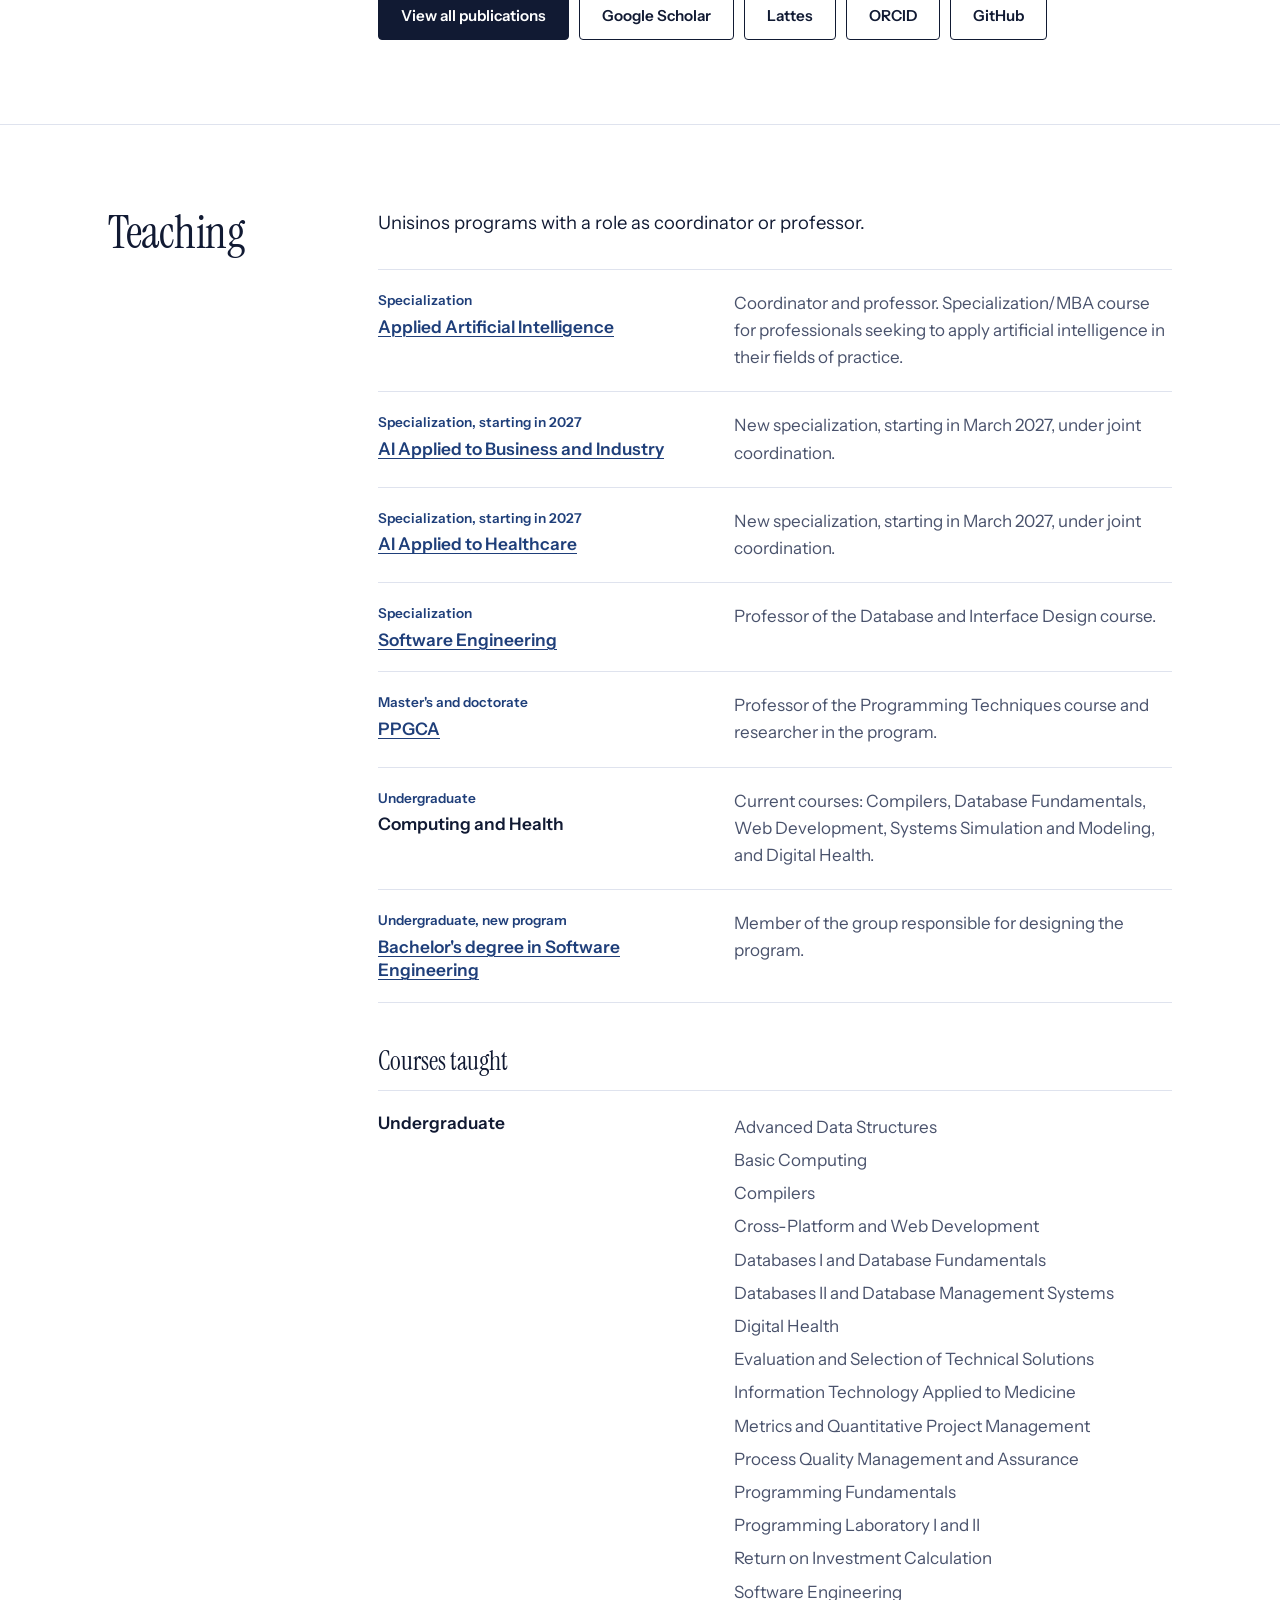
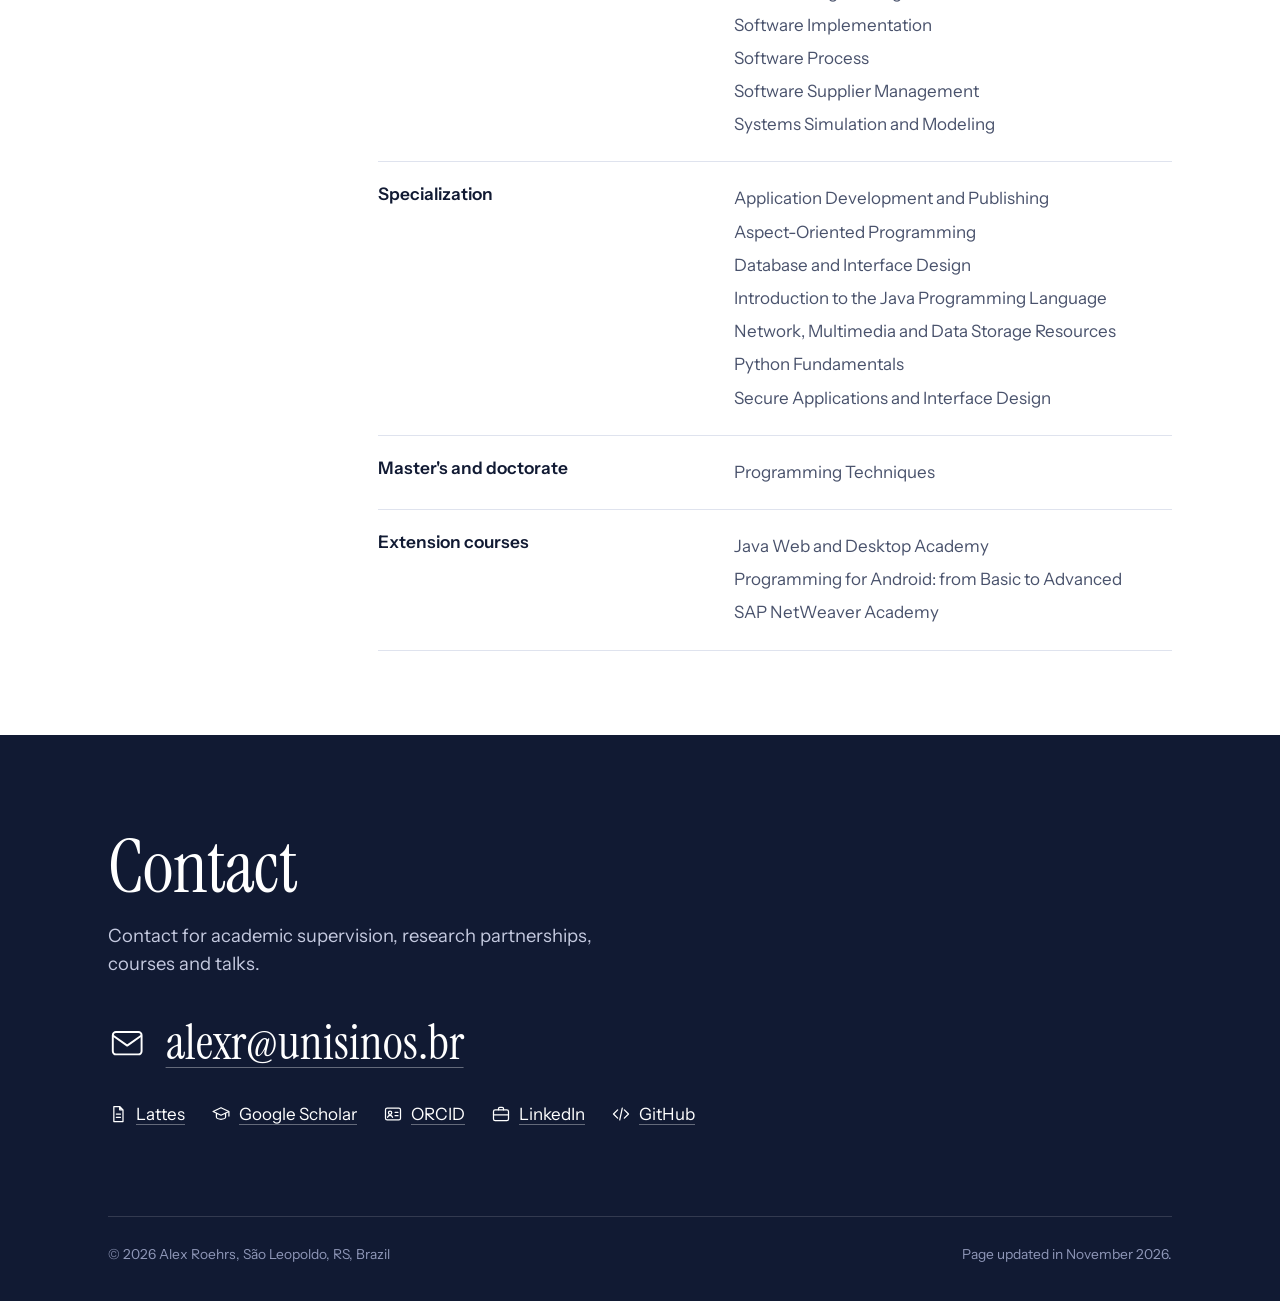
==== commit 37a01882: "Ajusta trajetória: HCPA e Dell (inglês)" ====
--- a/en/index.html
+++ b/en/index.html
@@ -47,7 +47,7 @@
 
 <section class="sec" id="sobre"><div class="wrap sec-grid">
   <h2>About</h2>
-  <div><div class="about"><div class="prose"><p>I am a professor at <a href="https://www.unisinos.br" rel="noopener">Universidade do Vale do Rio dos Sinos (Unisinos)</a>, in São Leopoldo and Porto Alegre, Brazil, where I have taught since 2013, having taught in higher education since 2012. I work in undergraduate programs, in lato sensu courses (specializations) and in stricto sensu studies (master&#x27;s and doctorate) in the <a href="https://www.unisinos.br/pos/mestrado-e-doutorado/computacao-aplicada" rel="noopener">Applied Computing Graduate Program (PPGCA)</a>, and I am a member of the Graduate Studies, Research and Extension Chamber of the University Council.</p><p>I have more than 25 years of professional experience in information technology, as a systems analyst, technical leader, software development manager and project manager, at organizations such as ASAV, Processor, HCPA (Hospital de Clínicas de Porto Alegre, through CTIS), Dell (through the Eldorado Research Institute), Advanced IT, Qualità Informática and Pioneer Hi-Bred International, as well as the systems area of Unisinos itself. This experience grounds my approach to teaching and research, oriented toward real problems and applicable solutions.</p><p>My research focuses on software engineering and applied artificial intelligence, with emphasis on digital health, and on the training of professionals and researchers in the field.</p></div><ul class="quick"><li><b>Doctorate</b>Applied Computing, Unisinos, 2019</li><li><b>Master's degree</b>Applied Computing, Unisinos, 2012</li><li><b>Specialization</b>Computer Networks and Internet Applications, Unisinos, 2005</li><li><b>Bachelor's degree</b>Computer Science, UNISC, 1999</li><li><b>Coordination</b><a href="https://www.unisinos.br/pos/mba-e-especializacao/inteligencia-artificial-aplicada" rel="noopener">Specialization in Applied Artificial Intelligence</a> and VizLab Academy</li></ul></div></div>
+  <div><div class="about"><div class="prose"><p>I am a professor at <a href="https://www.unisinos.br" rel="noopener">Universidade do Vale do Rio dos Sinos (Unisinos)</a>, in São Leopoldo and Porto Alegre, Brazil, where I have taught since 2013, having taught in higher education since 2012. I work in undergraduate programs, in lato sensu courses (specializations) and in stricto sensu studies (master&#x27;s and doctorate) in the <a href="https://www.unisinos.br/pos/mestrado-e-doutorado/computacao-aplicada" rel="noopener">Applied Computing Graduate Program (PPGCA)</a>, and I am a member of the Graduate Studies, Research and Extension Chamber of the University Council.</p><p>I have more than 25 years of professional experience in information technology, as a systems analyst, technical leader, software development manager and project manager, at organizations such as ASAV, Processor, HCPA (Hospital de Clínicas de Porto Alegre), Dell, Advanced IT, Qualità Informática and Pioneer Hi-Bred International, as well as the systems area of Unisinos itself. This experience grounds my approach to teaching and research, oriented toward real problems and applicable solutions.</p><p>My research focuses on software engineering and applied artificial intelligence, with emphasis on digital health, and on the training of professionals and researchers in the field.</p></div><ul class="quick"><li><b>Doctorate</b>Applied Computing, Unisinos, 2019</li><li><b>Master's degree</b>Applied Computing, Unisinos, 2012</li><li><b>Specialization</b>Computer Networks and Internet Applications, Unisinos, 2005</li><li><b>Bachelor's degree</b>Computer Science, UNISC, 1999</li><li><b>Coordination</b><a href="https://www.unisinos.br/pos/mba-e-especializacao/inteligencia-artificial-aplicada" rel="noopener">Specialization in Applied Artificial Intelligence</a> and VizLab Academy</li></ul></div></div>
 </div></section>
 
 <section class="sec" id="pesquisa"><div class="wrap sec-grid">
